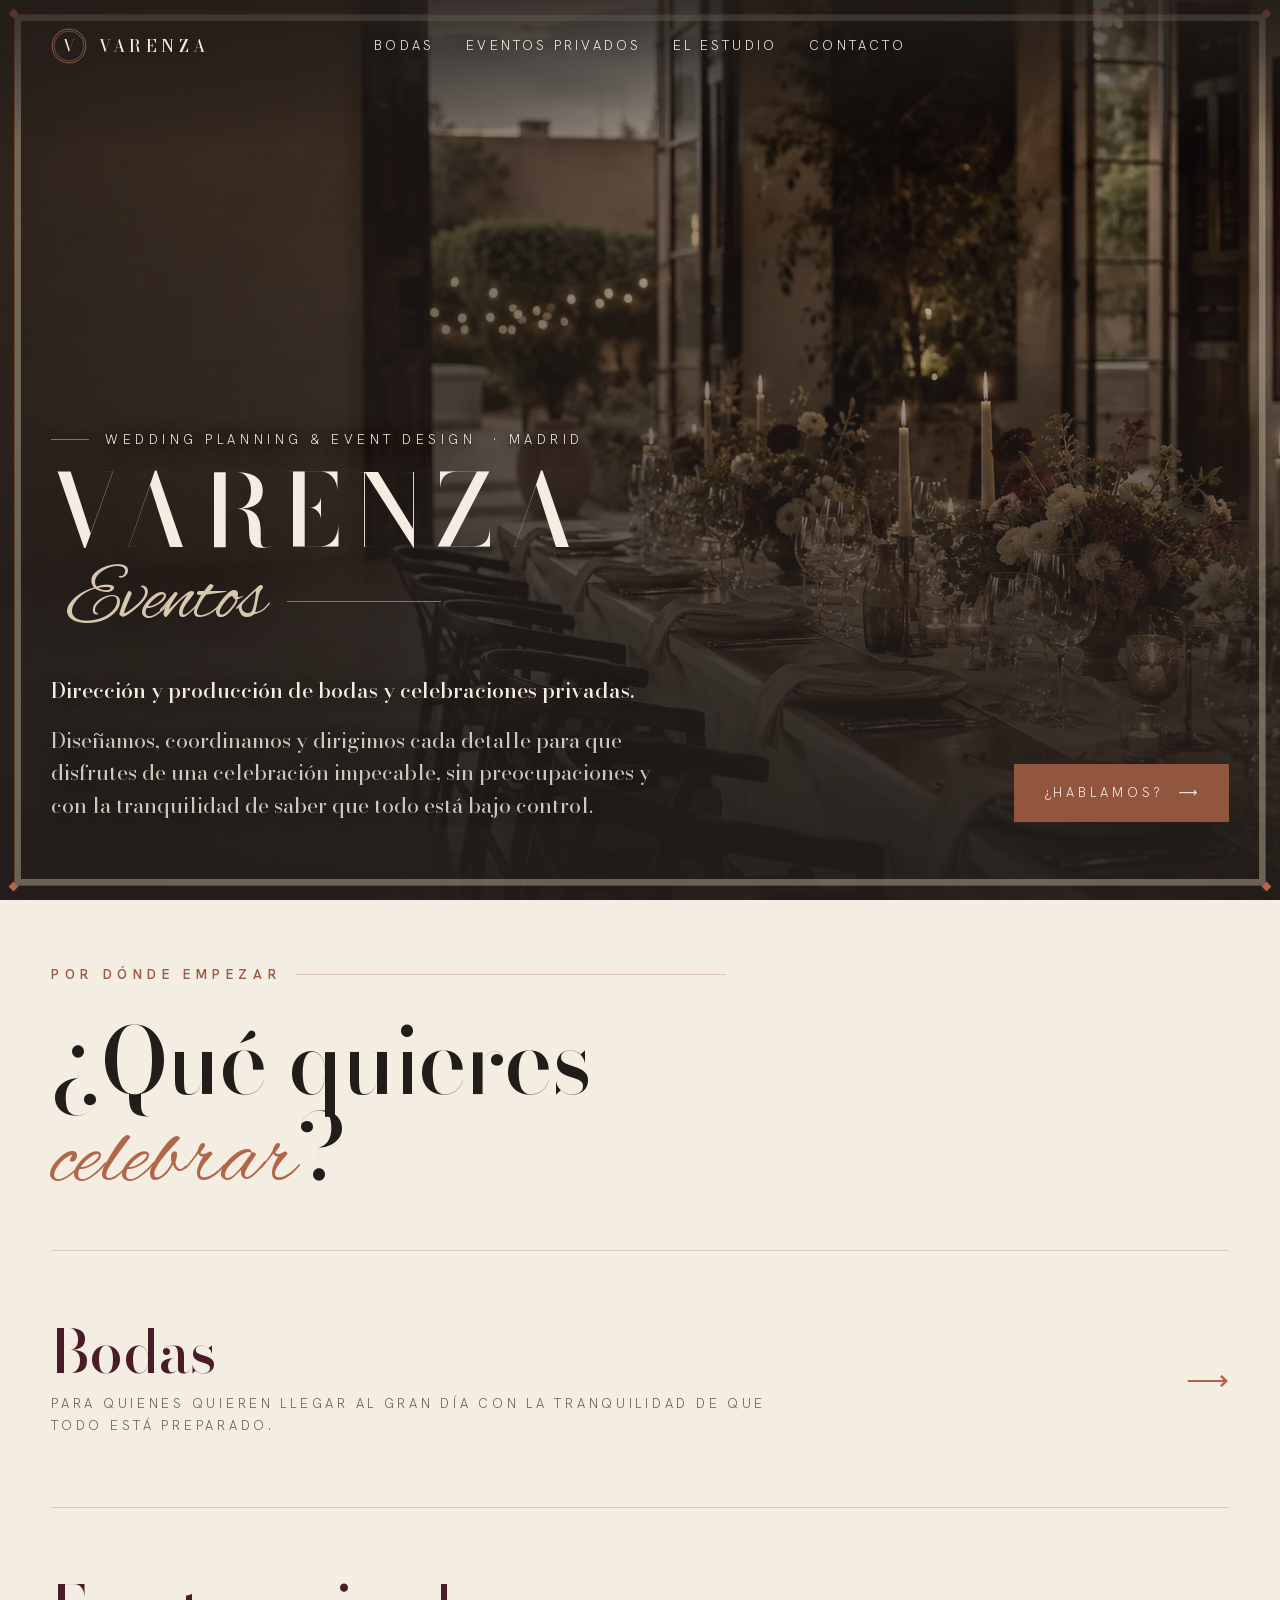
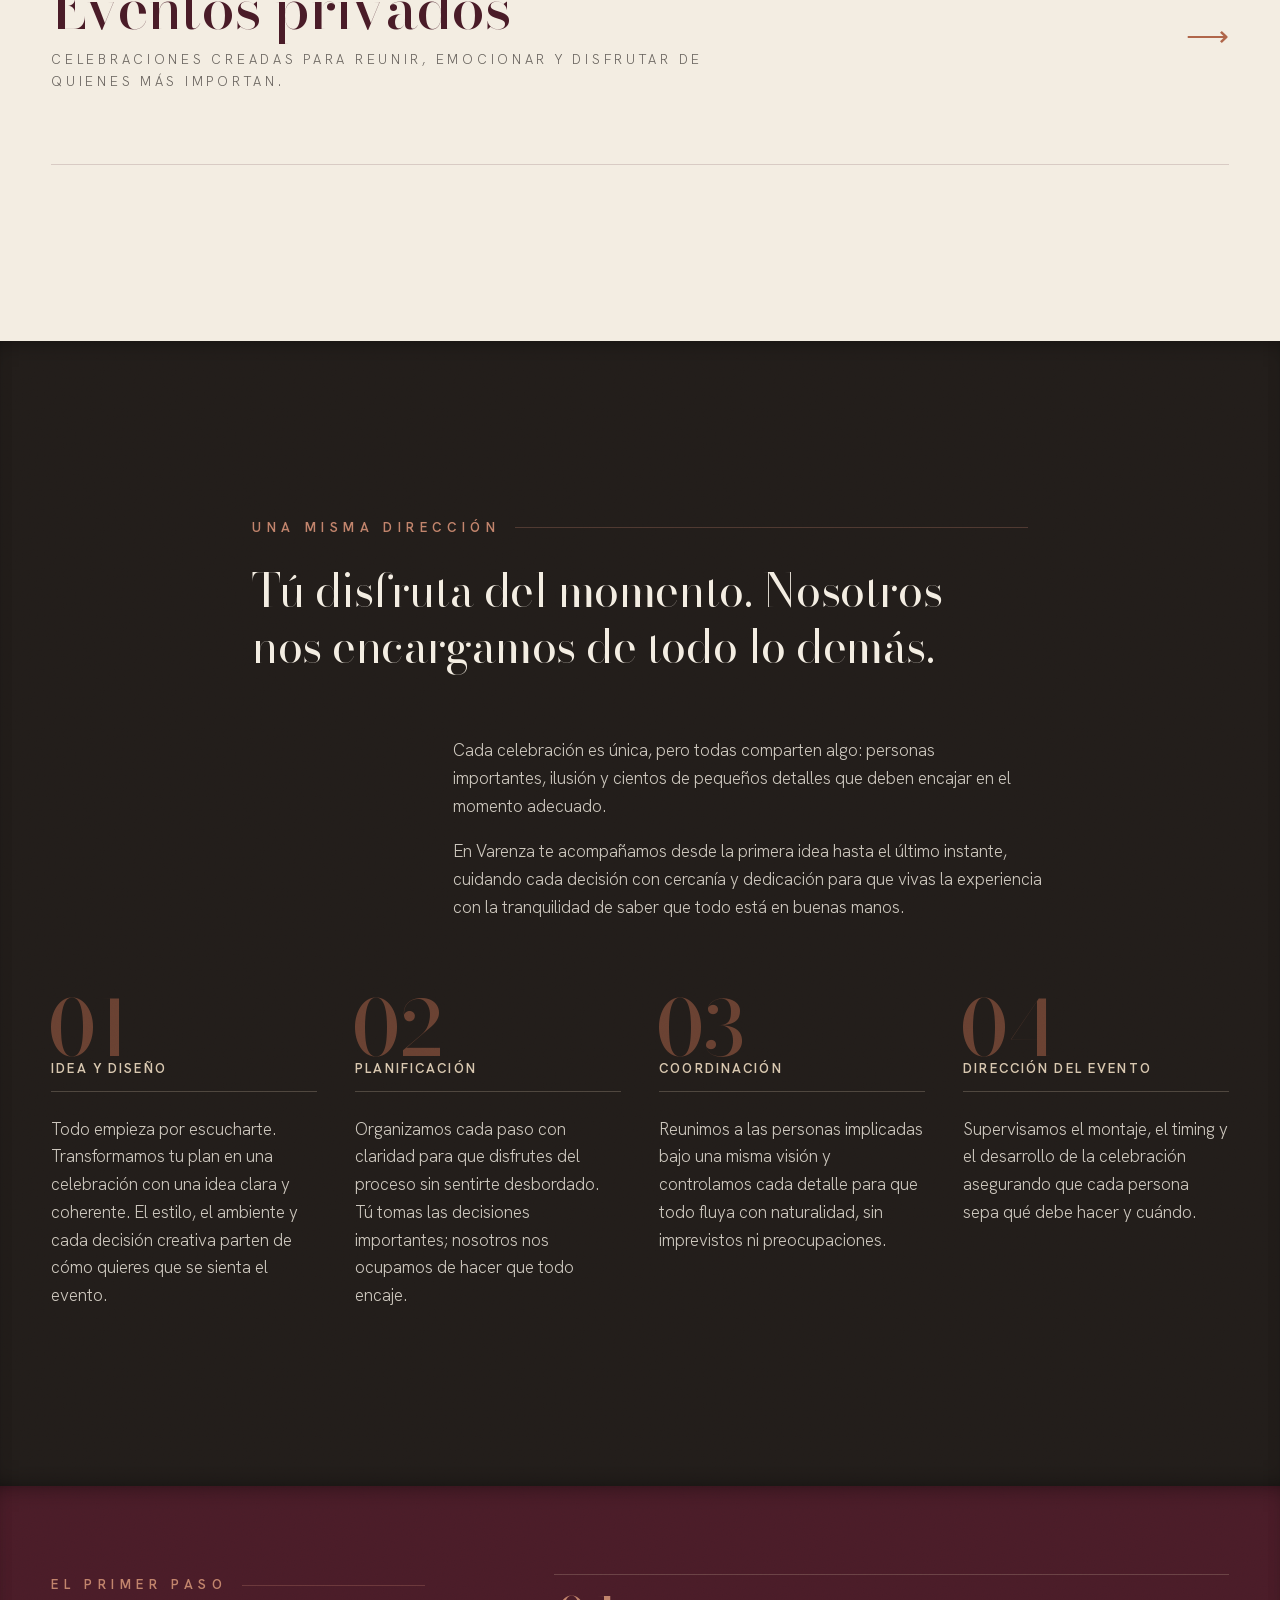
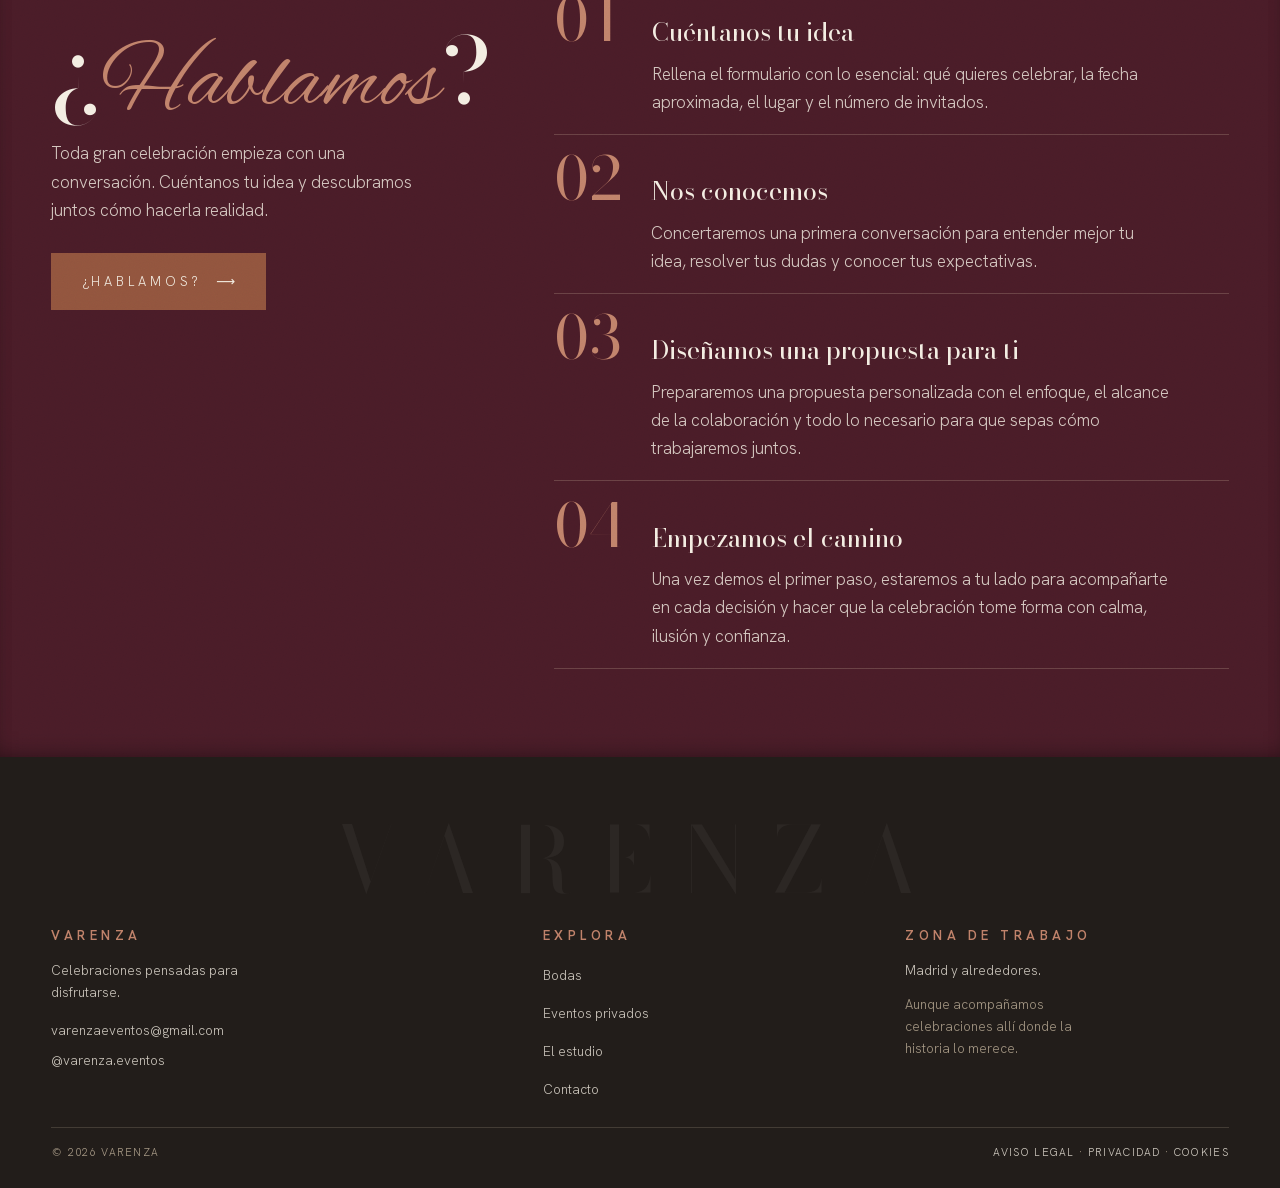
==== index.html @ 54f5b695 "Dominio varenzaeventos.es" ====
<!DOCTYPE html>
<html lang="es" class="no-js">
<head>
<meta charset="UTF-8">
<meta name="viewport" content="width=device-width, initial-scale=1">
<title>Wedding planner en Madrid | Bodas y eventos privados | Varenza</title>
<meta name="description" content="Dirección y producción de bodas y eventos privados en Madrid. Varenza coordina decisiones, proveedores y tiempos para que puedas vivir tu celebración sin estar pendiente de organizarla.">
<link rel="canonical" href="https://varenzaeventos.es/">
<meta name="theme-color" content="#4A1C28">
<meta property="og:type" content="website">
<meta property="og:locale" content="es_ES">
<meta property="og:site_name" content="Varenza">
<meta property="og:url" content="https://varenzaeventos.es/">
<meta property="og:title" content="Wedding planner en Madrid | Bodas y eventos privados | Varenza">
<meta property="og:description" content="Dirección y producción de bodas y eventos privados en Madrid. Varenza coordina decisiones, proveedores y tiempos para que puedas vivir tu celebración sin estar pendiente de organizarla.">
<meta property="og:image" content="https://varenzaeventos.es/og-image.jpg">
<meta property="og:image:width" content="1200">
<meta property="og:image:height" content="630">
<meta property="og:image:alt" content="Varenza — dirección y producción de bodas y eventos privados en Madrid">
<meta name="twitter:card" content="summary_large_image">
<meta name="twitter:title" content="Wedding planner en Madrid | Bodas y eventos privados | Varenza">
<meta name="twitter:description" content="Dirección y producción de bodas y eventos privados en Madrid. Varenza coordina decisiones, proveedores y tiempos para que puedas vivir tu celebración sin estar pendiente de organizarla.">
<meta name="twitter:image" content="https://varenzaeventos.es/og-image.jpg">
<link rel="icon" type="image/svg+xml" href="data:image/svg+xml,%3Csvg xmlns='http://www.w3.org/2000/svg' viewBox='0 0 64 64'%3E%3Ccircle cx='32' cy='32' r='30' fill='%234A1C28'/%3E%3Ctext x='32' y='44' font-family='Bodoni Moda,serif' font-size='34' fill='%23F3EDE2' text-anchor='middle'%3EV%3C/text%3E%3C/svg%3E">
<link rel="apple-touch-icon" href="assets/apple-touch-icon.png">
<!-- Tipografías alojadas aquí mismo: ni preconnect ni peticiones a Google.
     Se precargan las dos que pintan el primer pantallazo; Alex Brush no, que
     solo aparece en palabras sueltas y puede esperar. -->
<link rel="preload" as="font" type="font/woff2" href="assets/fuentes/bodoni-moda.woff2" crossorigin>
<link rel="preload" as="font" type="font/woff2" href="assets/fuentes/hanken-grotesk.woff2" crossorigin>
<link rel="preload" as="image" type="image/webp" imagesrcset="assets/img/hero-home-800.webp 800w, assets/img/hero-home-1200.webp 1200w, assets/img/hero-home-1600.webp 1600w, assets/img/hero-home-1672.webp 1672w" imagesizes="100vw" fetchpriority="high">
<link rel="stylesheet" href="assets/fuentes.css">
<link rel="stylesheet" href="assets/varenza.css">
<script type="application/ld+json">
{"@context":"https://schema.org","@type":"ProfessionalService","@id":"https://varenzaeventos.es/#varenza",
"name":"Varenza","url":"https://varenzaeventos.es/","email":"varenzaeventos@gmail.com","image":"https://varenzaeventos.es/og-image.jpg",
"description":"Estudio independiente de dirección y producción de bodas y eventos privados en Madrid.",
"address":{"@type":"PostalAddress","addressLocality":"Madrid","addressRegion":"Madrid","addressCountry":"ES"},
"areaServed":[{"@type":"City","name":"Madrid"},{"@type":"AdministrativeArea","name":"Comunidad de Madrid"}],
"sameAs":["https://instagram.com/varenza.eventos"],
"hasOfferCatalog":{"@type":"OfferCatalog","name":"Servicios","itemListElement":[
 {"@type":"Offer","itemOffered":{"@type":"Service","name":"Organización y coordinación de bodas","url":"https://varenzaeventos.es/bodas-madrid.html"}},
 {"@type":"Offer","itemOffered":{"@type":"Service","name":"Organización de eventos privados","url":"https://varenzaeventos.es/eventos-privados-madrid.html"}}]}}
</script>
</head>
<body>
<div id="velo" class="grano" aria-hidden="true">
  <div class="caja">
    <svg viewBox="0 0 110 110" aria-hidden="true">
      <circle cx="55" cy="55" r="52"/>
      <circle cx="55" cy="55" r="46" style="animation-delay:.25s"/>
      <text x="55" y="70" text-anchor="middle">V</text>
    </svg>
    <p>Varenza &middot; Eventos &middot; Madrid</p>
  </div>
</div>
<a class="skip" href="#principal">Saltar al contenido</a>

<header class="topbar sin-cta">
  <a class="marca" href="index.html" aria-label="Varenza — inicio">
    <svg viewBox="0 0 64 64" aria-hidden="true"><circle cx="32" cy="32" r="30" fill="none" stroke="#B0664A" stroke-width="1.5"/><circle cx="32" cy="32" r="26.5" fill="none" stroke="#D8C7AF" stroke-width=".6"/><text x="32" y="43" font-family="Bodoni Moda,serif" font-size="29" fill="currentColor" text-anchor="middle">V</text></svg>
    <b>VARENZA</b>
  </a>
  <nav class="nav" id="nav-principal" aria-label="Principal">
    <a href="bodas-madrid.html">Bodas</a>
    <a href="eventos-privados-madrid.html">Eventos privados</a>
    <a href="el-estudio.html">El estudio</a>
    <a href="contacto.html">Contacto</a>
  </nav>
  <button class="menu-btn" type="button" aria-expanded="false" aria-controls="nav-principal">
    <span class="barras" aria-hidden="true"></span><span class="rot">Menú</span>
  </button>
  <span class="relleno" aria-hidden="true"></span>
</header>

<main id="principal">

  <section class="portada" aria-labelledby="t-h1">
    <div class="esquinas" aria-hidden="true"><i></i><i></i><i></i><i></i></div>
    <div class="fondo">
      <picture>
        <source type="image/webp" sizes="100vw" srcset="assets/img/hero-home-800.webp 800w,
                  assets/img/hero-home-1200.webp 1200w,
                  assets/img/hero-home-1600.webp 1600w,
                  assets/img/hero-home-1672.webp 1672w">
        <img src="assets/img/hero-home-1672.jpg" sizes="100vw" srcset="assets/img/hero-home-800.jpg 800w,
                  assets/img/hero-home-1200.jpg 1200w,
                  assets/img/hero-home-1600.jpg 1600w,
                  assets/img/hero-home-1672.jpg 1672w"
             width="1672" height="941"
             alt="Mesa larga de banquete vestida con velas encendidas, flores y cristalería, en una sala abierta a un jardín al atardecer" fetchpriority="high" decoding="async">
      </picture>
    </div>
    <div>
      <p class="kicker"><span lang="en">Wedding Planning &amp; Event Design</span> &middot; Madrid</p>
      <h1 class="hero-marca" id="t-h1">
        <span class="wm" aria-hidden="true">VARENZA</span>
        <span class="ev" aria-hidden="true"><span>Eventos</span></span>
        <span class="sr-only">Varenza — dirección y producción de bodas y eventos privados en Madrid</span>
      </h1>

      <div class="pie">
        <div>
          <p class="lema"><b>Dirección y producción de bodas y celebraciones privadas.</b></p>
          <p class="lema">Diseñamos, coordinamos y dirigimos cada detalle para que disfrutes de una celebración impecable, sin preocupaciones y con la tranquilidad de saber que todo está bajo control.</p>
        </div>
        <div class="acciones">
          <a class="boton solido" href="contacto.html" data-ev="cta-hero">¿Hablamos? <span aria-hidden="true">&#10230;</span></a>
        </div>
      </div>
    </div>
  </section>

  <section class="seccion" aria-labelledby="t-tipos">
    <div class="env"><div class="rej"><div class="c-izq">
      <p class="folio rv">Por dónde empezar</p>
      <h2 class="display-s rv" id="t-tipos">¿Qué quieres <span class="script">celebrar</span>?</h2>
    </div></div></div>
    <div class="env mt-bloque">
      <div class="indice">
        <a class="fila" href="bodas-madrid.html" data-ev="cta-bodas">
          <div class="lamina" aria-hidden="true"><picture>
            <source type="image/webp" sizes="(max-width:900px) 100vw, 42vw" srcset="assets/img/ceremonia-boda-800.webp 800w, assets/img/ceremonia-boda-1200.webp 1200w, assets/img/ceremonia-boda-1536.webp 1536w">
            <img loading="lazy" decoding="async" width="1536" height="1024" alt=""
                 sizes="(max-width:900px) 100vw, 42vw"
                 src="assets/img/ceremonia-boda-1200.jpg"
                 srcset="assets/img/ceremonia-boda-800.jpg 800w, assets/img/ceremonia-boda-1200.jpg 1200w, assets/img/ceremonia-boda-1536.jpg 1536w">
          </picture></div>
          <div class="env" style="padding:0"><div class="interior">
            <div class="txt-fila"><span class="nombre">Bodas</span>
            <span class="sub">Para quienes quieren llegar al gran día con la tranquilidad de que todo está preparado.</span></div>
            <span class="flecha" aria-hidden="true">&#10230;</span>
          </div></div>
        </a>
        <a class="fila" href="eventos-privados-madrid.html" data-ev="cta-eventos">
          <div class="lamina" aria-hidden="true"><picture>
            <source type="image/webp" sizes="(max-width:900px) 100vw, 42vw" srcset="assets/img/barra-eventos-560.webp 560w, assets/img/barra-eventos-800.webp 800w, assets/img/barra-eventos-1200.webp 1200w, assets/img/barra-eventos-1586.webp 1586w">
            <img loading="lazy" decoding="async" width="1586" height="992" alt=""
                 sizes="(max-width:900px) 100vw, 42vw"
                 src="assets/img/barra-eventos-1200.jpg"
                 srcset="assets/img/barra-eventos-560.jpg 560w, assets/img/barra-eventos-800.jpg 800w, assets/img/barra-eventos-1200.jpg 1200w, assets/img/barra-eventos-1586.jpg 1586w">
          </picture></div>
          <div class="env" style="padding:0"><div class="interior">
            <div class="txt-fila"><span class="nombre">Eventos privados</span>
            <span class="sub">Celebraciones creadas para reunir, emocionar y disfrutar de quienes más importan.</span></div>
            <span class="flecha" aria-hidden="true">&#10230;</span>
          </div></div>
        </a>
      </div>
    </div>
  </section>

  <section class="seccion oscuro grano" aria-labelledby="t-valor">
    <div class="env">
      <div class="rej">
        <div class="c-medio">
          <p class="folio rv">Una misma dirección</p>
          <h2 class="declaracion rv mt-4" id="t-valor">Tú disfruta del momento. Nosotros nos encargamos de todo lo demás.</h2>
        </div>
        <div class="c-off rv mt-5">
          <div class="prosa">
            <p>Cada celebración es única, pero todas comparten algo: personas importantes, ilusión y cientos de pequeños detalles que deben encajar en el momento adecuado.</p>
            <p>En Varenza te acompañamos desde la primera idea hasta el último instante, cuidando cada decisión con cercanía y dedicación para que vivas la experiencia con la tranquilidad de saber que todo está en buenas manos.</p>
          </div>
        </div>
      </div>
      <div class="mt-seccion-l"><ul class="areas rv numeradas">
        <li><h3>Idea y diseño</h3><p>Todo empieza por escucharte. Transformamos tu plan en una celebración con una idea clara y coherente. El estilo, el ambiente y cada decisión creativa parten de cómo quieres que se sienta el evento.</p></li>
        <li><h3>Planificación</h3><p>Organizamos cada paso con claridad para que disfrutes del proceso sin sentirte desbordado. Tú tomas las decisiones importantes; nosotros nos ocupamos de hacer que todo encaje.</p></li>
        <li><h3>Coordinación</h3><p>Reunimos a las personas implicadas bajo una misma visión y controlamos cada detalle para que todo fluya con naturalidad, sin imprevistos ni preocupaciones.</p></li>
        <li><h3>Dirección del evento</h3><p>Supervisamos el montaje, el timing y el desarrollo de la celebración asegurando que cada persona sepa qué debe hacer y cuándo.</p></li>
      </ul></div>
    </div>
  </section>

  <!-- Aquí iba «De la idea a la celebración / Así toma forma tu evento», con
       las cuatro fases. Se retiró de la home por decir tres veces lo mismo:
       eran los mismos cuatro pasos que «Una misma dirección» justo encima
       (idea, planificación, coordinación, dirección) solo que con verbos en
       vez de nombres; compartía el título «Cuéntanos tu idea» con «El primer
       paso» de abajo; y era un calco literal de la sección equivalente de
       el-estudio.html, donde sigue íntegra y donde le corresponde estar.
       Ocupaba el 21% del alto de la home. -->

  <section class="seccion compacta burdeos grano" aria-labelledby="t-paso">
    <div class="env">
      <div class="rej" style="align-items:start">
        <div class="c-titulo">
          <p class="folio rv">El primer paso</p>
          <h2 class="display-s rv" id="t-paso">¿<span class="script">Hablamos</span>?</h2>
          <div class="prosa rv mt-3"><p>Toda gran celebración empieza con una conversación. Cuéntanos tu idea y descubramos juntos cómo hacerla realidad.</p></div>
          <div class="acciones"><a class="boton solido" href="contacto.html" data-ev="cta-final">¿Hablamos? <span aria-hidden="true">&#10230;</span></a></div>
        </div>
        <div class="c-cuerpo"><ol class="proceso rv">
        <li><span><span class="t">Cuéntanos tu idea</span><span class="d">Rellena el formulario con lo esencial: qué quieres celebrar, la fecha aproximada, el lugar y el número de invitados.</span></span></li>
        <li><span><span class="t">Nos conocemos</span><span class="d">Concertaremos una primera conversación para entender mejor tu idea, resolver tus dudas y conocer tus expectativas.</span></span></li>
        <li><span><span class="t">Diseñamos una propuesta para ti</span><span class="d">Prepararemos una propuesta personalizada con el enfoque, el alcance de la colaboración y todo lo necesario para que sepas cómo trabajaremos juntos.</span></span></li>
        <li><span><span class="t">Empezamos el camino</span><span class="d">Una vez demos el primer paso, estaremos a tu lado para acompañarte en cada decisión y hacer que la celebración tome forma con calma, ilusión y confianza.</span></span></li>
      </ol></div>
      </div>
    </div>
  </section>

</main>

<footer class="pie-web">
  <p class="filigrana" aria-hidden="true">VARENZA</p>
  <div class="env">
    <div class="cols">
      <div>
        <h2>Varenza</h2>
        <p class="mt-3" style="color:var(--on-dark-2);max-width:32ch">Celebraciones pensadas para disfrutarse.</p>
        <p class="mt-3"><a href="mailto:varenzaeventos@gmail.com" data-ev="email" data-cfg="email">varenzaeventos@gmail.com</a></p>
        <p class="mt-1"><a href="https://instagram.com/varenza.eventos" target="_blank" rel="noopener noreferrer" data-ev="instagram" data-cfg="instagram">@varenza.eventos</a></p>
      </div>
      <div>
        <h2>Explora</h2>
        <ul>
          <li><a href="bodas-madrid.html">Bodas</a></li>
          <li><a href="eventos-privados-madrid.html">Eventos privados</a></li>
          <li><a href="el-estudio.html">El estudio</a></li>
          <li><a href="contacto.html">Contacto</a></li>
        </ul>
      </div>
      <div>
        <h2>Zona de trabajo</h2>
        <p class="mt-3" style="color:var(--on-dark-2);max-width:30ch">Madrid y alrededores.</p>
        <p class="mt-2" style="color:var(--on-dark-3);max-width:30ch">Aunque acompañamos celebraciones allí donde la historia lo merece.</p>
      </div>
    </div>
    <div class="fin">
      <span>© <span id="anio">2026</span> Varenza</span>
      <span><a href="aviso-legal.html">Aviso legal</a> · <a href="privacidad.html">Privacidad</a> · <a href="cookies.html">Cookies</a></span>
    </div>
  </div>
</footer>

<script src="assets/varenza.js" defer></script>
</body>
</html>
---- assets/fuentes.css ----
@font-face{font-family:"Bodoni Moda";font-style:normal;font-weight:400 500;font-display:swap;src:url("fuentes/bodoni-moda.woff2") format("woff2")}@font-face{font-family:"Alex Brush";font-style:normal;font-weight:400;font-display:swap;src:url("fuentes/alex-brush.woff2") format("woff2")}@font-face{font-family:"Hanken Grotesk";font-style:normal;font-weight:300 600;font-display:swap;src:url("fuentes/hanken-grotesk.woff2") format("woff2")}
---- assets/varenza.css ----
:root{--bur:#4A1C28;--ter:#B0664A;--are:#D8C7AF;--cre:#F3EDE2;--neg:#221D1A;--ter-ink:#9B5A41;--ter-boton:#92553E;--ter-lite:#C1836B;--on-dark-1:var(--cre);--on-dark-2:rgba(243,237,226,.82);--on-dark-3:rgba(216,199,175,.72);--on-light-1:var(--neg);--on-light-2:rgba(34,29,26,.78);--on-light-3:rgba(34,29,26,.68);--serif:"Bodoni Moda",Didot,"Times New Roman",serif;--script:"Alex Brush",cursive;--sans:"Hanken Grotesk",system-ui,-apple-system,sans-serif;--t--3:clamp(.62rem,.6rem + .1vw,.68rem);--t--2:clamp(.7rem,.68rem + .1vw,.78rem);--t--1:clamp(.75rem,.72rem + .14vw,.84rem);--t-0:clamp(.95rem,.91rem + .2vw,1.08rem);--t-1:clamp(1.1rem,1rem + .45vw,1.35rem);--t-2:clamp(1.2rem,1.05rem + .68vw,1.65rem);--t-3:clamp(1.35rem,1.15rem + .9vw,2rem);--t-4:clamp(1.7rem,1.3rem + 1.8vw,3rem);--d-1:clamp(1.8rem,3.56vw,3.2rem);--d-2:clamp(1.95rem,4.06vw,3.65rem);--d-3:clamp(2rem,4.67vw,4.2rem);--d-4:clamp(2.2rem,5.39vw,4.85rem);--d-5:clamp(2.2rem,6.17vw,5.55rem);--d-6:clamp(2.4rem,7.11vw,6.4rem);--d-7:clamp(2.4rem,7.78vw,7rem);--display-s:var(--d-6);--e-1:.5rem;--e-2:.75rem;--e-3:1rem;--e-4:1.5rem;--e-5:2rem;--e-6:3rem;--e-bloque:clamp(2rem,4vw,3.4rem);--e-seccion:clamp(2.4rem,5vw,4rem);--e-seccion-l:clamp(3rem,6vw,5rem);--pad:clamp(1.25rem,4vw,4.5rem);--gutter:clamp(1rem,2.2vw,2.4rem);--seccion:clamp(5rem,13vh + 5vw,11rem);--frame:14px;--ease-out:cubic-bezier(.16,1,.3,1);--ease-in:cubic-bezier(.7,0,.84,0);--t-fast:150ms;--t-base:220ms;--t-slow:320ms;--t-enter:460ms;--sh-1:0 1px 2px rgba(74,28,40,.05),0 3px 8px -3px rgba(74,28,40,.08);--sh-2:0 2px 4px rgba(74,28,40,.05),0 10px 20px -8px rgba(74,28,40,.10),0 22px 44px -22px rgba(74,28,40,.16);--sh-dark:0 6px 14px -8px rgba(0,0,0,.55),0 24px 48px -26px rgba(0,0,0,.75)}@view-transition{navigation:auto}::view-transition-old(root){animation:vt-out var(--t-slow) var(--ease-in) both}::view-transition-new(root){animation:vt-in var(--t-enter) var(--ease-out) both}@keyframes vt-out{to{opacity:0;transform:translateY(-8px)}}@keyframes vt-in{from{opacity:0;transform:translateY(12px)}}.marca{view-transition-name:marca}::view-transition-group(*){animation-duration:var(--t-enter)}*,*::before,*::after{margin:0;padding:0;box-sizing:border-box}html{font-optical-sizing:auto;scroll-behavior:smooth;-webkit-text-size-adjust:100%}body{background:var(--cre);color:var(--neg);font-family:var(--sans);font-weight:300;font-size:var(--t-0);line-height:1.65;-webkit-font-smoothing:antialiased;text-rendering:optimizeLegibility;overflow-x:clip}img{display:block;max-width:100%;height:auto}a{color:inherit;text-decoration:none}button{font:inherit;color:inherit;background:none;border:0}::selection{background:var(--ter);color:var(--cre)}:focus-visible{outline:2px solid var(--ter);outline-offset:3px}.sr-only{position:absolute;width:1px;height:1px;padding:0;margin:-1px;overflow:hidden;clip:rect(0,0,0,0);white-space:nowrap;border:0;letter-spacing:normal;line-height:normal;text-transform:none;font-size:1rem}.skip{position:fixed;left:50%;top:0;z-index:200;transform:translate(-50%,-140%);background:var(--cre);color:var(--bur);border:1px solid var(--ter);padding:.8rem 1.4rem;font-size:var(--t--1);letter-spacing:.24em;text-transform:uppercase;transition:transform var(--t-base) var(--ease-out)}.skip:focus-visible{transform:translate(-50%,14px)}.env{width:100%;max-width:1680px;margin-inline:auto;padding-inline:var(--pad)}.rej{display:grid;grid-template-columns:repeat(12,1fr);gap:var(--gutter)}.c-full{grid-column:1/-1}.c-izq{grid-column:1/8}.c-der{grid-column:8/-1}.c-medio{grid-column:3/11}.c-estrecho{grid-column:2/8}.c-off{grid-column:5/-1}.c-titulo{grid-column:1/5}.c-cuerpo{grid-column:6/-1}@media (max-width:900px){.rej{grid-template-columns:1fr}.c-izq,.c-der,.c-medio,.c-estrecho,.c-off,.c-titulo,.c-cuerpo{grid-column:1/-1;min-width:0}}.portada::after{content:"";position:absolute;inset:var(--frame);z-index:4;pointer-events:none;border:1px solid rgba(176,102,74,.5);box-shadow:inset 0 0 0 5px transparent,inset 0 0 0 6px rgba(216,199,175,.4)}.portada .esquinas{position:absolute;inset:var(--frame);z-index:5;pointer-events:none}.portada .esquinas i{position:absolute;width:7px;height:7px;background:var(--ter);transform:rotate(45deg)}.portada .esquinas i:nth-child(1){top:-4px;left:-4px}.portada .esquinas i:nth-child(2){top:-4px;right:-4px}.portada .esquinas i:nth-child(3){bottom:-4px;left:-4px}.portada .esquinas i:nth-child(4){bottom:-4px;right:-4px}@media (max-width:640px){.portada::after,.portada .esquinas{inset:8px}}.display-s{font-family:var(--serif);font-weight:500;font-size:var(--display-s);line-height:.95;letter-spacing:-.012em;text-wrap:balance}.script{font-family:var(--script);font-weight:400;line-height:.8;letter-spacing:.01em}h2,h3{font-family:var(--serif);font-weight:500;letter-spacing:-.006em;text-wrap:balance}h2{font-size:var(--t-4);line-height:1.06}h3{font-size:var(--t-3);line-height:1.15}.folio{display:flex;align-items:center;gap:.9rem;font-size:var(--t--1);letter-spacing:.42em;text-transform:uppercase;font-weight:600;color:var(--ter-ink)}.folio::after{content:"";height:1px;flex:1;background:currentColor;opacity:.28}.folio.solo::after{display:none}.oscuro .folio,.burdeos .folio{color:var(--ter-lite)}.entradilla{font-family:var(--serif);font-size:var(--t-3);line-height:1.4;font-weight:400;text-wrap:pretty}.prosa p{margin-top:1rem;max-width:60ch;text-wrap:pretty}.prosa p:first-child{margin-top:0}.oscuro .prosa p,.burdeos .prosa p{color:var(--on-dark-2)}.pendiente{color:var(--ter-ink);border-bottom:1px dotted var(--ter);font-style:italic}.oscuro .pendiente,.burdeos .pendiente{color:var(--ter-lite);border-bottom-color:var(--ter)}.topbar{position:fixed;top:var(--frame);inset-inline:var(--frame);z-index:55;display:flex;align-items:center;justify-content:space-between;gap:1.5rem;padding:.9rem calc(var(--pad) - var(--frame));color:var(--cre);text-shadow:0 1px 12px rgba(34,29,26,.45);transition:background var(--t-slow) var(--ease-out),box-shadow var(--t-slow) var(--ease-out),color var(--t-slow) var(--ease-out)}.topbar::before{content:"";position:fixed;top:0;left:0;right:0;height:clamp(120px,16vh,200px);z-index:-1;pointer-events:none;background:linear-gradient(180deg,rgba(34,29,26,.72) 0%,rgba(34,29,26,.38) 44%,rgba(34,29,26,0) 100%);transition:opacity var(--t-slow) var(--ease-out)}.topbar.solida::before,.topbar.abierta::before{opacity:0}.topbar.solida,.topbar.abierta{background:rgba(243,237,226,.88);-webkit-backdrop-filter:saturate(1.35) blur(14px);backdrop-filter:saturate(1.35) blur(14px);box-shadow:0 1px 0 rgba(74,28,40,.12),0 14px 34px -20px rgba(34,29,26,.55);color:var(--bur);text-shadow:none}@supports not (backdrop-filter:blur(1px)){.topbar.solida,.topbar.abierta{background:rgba(243,237,226,.97)}}@media (max-width:820px){.topbar{top:0;inset-inline:0;padding-inline:var(--pad)}}.topbar .marca{display:flex;align-items:center;gap:.75rem;flex:none}.topbar .marca svg{width:36px;height:36px}.topbar .marca b{font-family:var(--serif);font-weight:500;letter-spacing:.28em;font-size:1rem}.nav{display:flex;gap:2rem;margin-left:auto;align-items:center}.nav a{position:relative;font-size:var(--t--1);letter-spacing:.24em;text-transform:uppercase;white-space:nowrap}.nav a::after{content:"";position:absolute;left:0;bottom:-6px;width:100%;height:1px;background:var(--ter);transform:scaleX(0);transform-origin:left;transition:transform var(--t-base) var(--ease-out)}.nav a:hover::after,.nav a[aria-current="page"]::after{transform:scaleX(1)}.cta-nav::before{content:"";position:absolute;inset:0;background:var(--ter-boton);z-index:-1;transform:scaleX(0);transform-origin:left;transition:transform var(--t-slow) var(--ease-out)}.cta-nav:hover::before{transform:scaleX(1)}.cta-nav:hover{color:var(--cre);border-color:var(--ter)}@media (max-width:460px){.topbar{padding:.75rem var(--pad);gap:.75rem}.topbar .marca b{font-size:var(--t--1);letter-spacing:.2em}.topbar .marca svg{width:30px;height:30px}}.solo-movil{display:none}@media (max-width:460px){.ancho-completo{display:none}.solo-movil{display:inline}}.portada{position:relative;isolation:isolate;min-height:100svh;height:auto;overflow:hidden;display:grid;align-items:end;color:var(--cre);padding:calc(var(--frame) + 7rem) var(--pad) calc(var(--frame) + 4rem)}.portada>div:not(.fondo):not(.esquinas){position:relative;z-index:6;min-width:0}@media (max-width:640px){.portada{padding:calc(var(--frame) + 6rem) var(--pad) calc(var(--frame) + 3rem)}}.portada .fondo{position:absolute;inset:0;z-index:-2;overflow:hidden}.portada .fondo img{width:100%;height:100%;object-fit:cover;filter:sepia(.2) saturate(.82) contrast(.98);animation:kenburns var(--t-kenburns) var(--ease-out) both}@keyframes kenburns{from{transform:scale(1.1)}to{transform:scale(1)}}@media (max-width:760px){.portada.corta .fondo img{object-position:70% center}}@media (max-width:760px){.portada .fondo::before{content:"";position:absolute;inset:0;z-index:1;pointer-events:none;background:linear-gradient(180deg,rgba(34,29,26,.45) 0%,rgba(34,29,26,.34) 34%,rgba(34,29,26,.12) 58%,transparent 78%)}}.portada .fondo::after{content:"";position:absolute;inset:0;pointer-events:none;background:linear-gradient(90deg,rgba(34,29,26,.62) 0%,rgba(34,29,26,.52) 26%,rgba(34,29,26,.28) 48%,rgba(34,29,26,.06) 68%,transparent 82%),radial-gradient(125% 95% at 50% 30%,transparent 38%,rgba(34,29,26,.5) 100%),linear-gradient(180deg,rgba(34,29,26,.42) 0%,rgba(34,29,26,.18) 18%,rgba(34,29,26,.46) 44%,rgba(34,29,26,.72) 72%,rgba(34,29,26,.9) 100%)}.portada .kicker{display:flex;align-items:center;gap:1rem;flex-wrap:wrap;min-width:0;max-width:100%;font-size:var(--t--1);letter-spacing:.34em;text-transform:uppercase;color:var(--cre);margin-bottom:1.2rem;text-wrap:balance;text-shadow:0 1px 3px rgba(34,29,26,.95),0 2px 10px rgba(34,29,26,.9),0 4px 24px rgba(34,29,26,.75)}.portada .kicker::before{content:"";width:38px;height:1px;flex:none;background:var(--ter);box-shadow:0 0 8px rgba(34,29,26,.8)}@media (max-width:560px){.portada .kicker{letter-spacing:.2em;gap:.7rem}.portada .kicker::before{width:22px}}.portada h1,.portada .lema,.portada .promesa{text-shadow:0 1px 12px rgba(34,29,26,.7)}.portada h1{font-family:var(--serif);font-weight:500;font-size:var(--display-s);line-height:1.02;letter-spacing:-.012em;text-wrap:balance;max-width:20ch;min-width:0}.portada.corta h1{font-size:var(--d-5);line-height:.98;max-width:15ch}.portada.corta.media h1{font-size:var(--d-5)}.portada.corta{padding-bottom:calc(var(--frame) + 3.4rem)}.portada .prosa p{max-width:min(560px,58ch)}.portada .rubrica::after{content:"";height:1px;width:clamp(60px,10vw,150px);background:var(--ter)}.portada .pie{margin-top:2.6rem;display:grid;grid-template-columns:1fr auto;gap:2.4rem;align-items:end}@media (max-width:900px){.portada .pie{grid-template-columns:1fr}}.portada .lema{font-family:var(--serif);font-size:var(--t-1);line-height:1.5;max-width:40rem;color:var(--on-dark-2)}.portada .lema + .lema{margin-top:1.1rem}.portada .lema b{font-weight:500;color:var(--cre)}.portada .promesa{margin-top:1.4rem;display:flex;align-items:center;gap:.75rem;font-family:var(--serif);font-style:italic;font-size:var(--t-0);color:var(--are)}.portada .promesa::before{content:"";width:5px;height:5px;background:var(--ter);transform:rotate(45deg);flex:none}@media (max-width:560px){}.hero-marca{display:block;min-width:0}.hero-marca .wm{display:block;font-family:var(--serif);font-weight:500;font-size:var(--d-7);line-height:.84;letter-spacing:.1em;color:var(--cre);text-shadow:0 2px 44px rgba(34,29,26,.55);margin-left:-.02em}.hero-marca .ev{display:flex;align-items:center;gap:1.4rem;margin-top:.18em;margin-left:.16em}.hero-marca .ev span{font-family:var(--script);font-weight:400;font-size:var(--d-5);line-height:.8;color:var(--are);text-shadow:0 2px 30px rgba(34,29,26,.6)}.hero-marca .ev::after{content:"";height:1px;flex:1;max-width:clamp(60px,12vw,190px);background:var(--ter)}@media (max-width:560px){.hero-marca .wm{letter-spacing:.06em}.hero-marca .ev{gap:.9rem}}.portada.corta{min-height:100svh}.portada.corta h1{letter-spacing:-.01em}.acciones{display:flex;align-items:center;gap:1.8rem;flex-wrap:wrap;margin-top:1.8rem}.boton{position:relative;overflow:hidden;z-index:1;display:inline-flex;align-items:center;gap:.9rem;padding:1.05rem 1.9rem;border:1px solid var(--are);font-size:var(--t--1);letter-spacing:.3em;text-transform:uppercase;transition:border-color var(--t-base) var(--ease-out),color var(--t-base) var(--ease-out)}.boton::before{content:"";position:absolute;inset:0;background:var(--ter);z-index:-1;transform:scaleX(0);transform-origin:left;transition:transform var(--t-slow) var(--ease-out)}.boton:hover::before{transform:scaleX(1)}.boton:hover{border-color:var(--ter-boton);color:var(--cre)}.boton.tinta{border-color:var(--bur);color:var(--bur)}.boton:active{transform:translateY(1px)}.boton>[aria-hidden]:last-child{margin-inline-end:-.3em}.boton.solido{background:var(--ter-boton);border-color:var(--ter-boton);color:var(--cre);min-height:44px}.boton.solido::before{background:var(--bur)}.boton.solido:hover{border-color:var(--bur);color:var(--cre)}.enlace-fino{font-size:var(--t--1);letter-spacing:.3em;text-transform:uppercase;border-bottom:1px solid var(--ter);padding-bottom:4px;transition:color var(--t-fast) var(--ease-out)}.enlace-fino:hover{color:var(--ter-ink)}.oscuro .enlace-fino:hover,.portada .enlace-fino:hover{color:var(--cre)}.indice{border-top:1px solid rgba(74,28,40,.16)}.indice .fila{position:relative;isolation:isolate;display:block;border-bottom:1px solid rgba(74,28,40,.16)}.indice .fila .interior{display:grid;grid-template-columns:1fr auto;align-items:center;gap:2rem;padding:clamp(2.4rem,5.5vw,4.6rem) 0;transition:transform var(--t-base) var(--ease-out)}.indice .fila:hover .interior{transform:translateX(clamp(8px,1.4vw,22px))}.indice .fila .nombre{font-family:var(--serif);font-weight:500;font-size:var(--d-3);line-height:1;letter-spacing:-.012em;color:var(--bur);transition:color var(--t-base) var(--ease-out)}.indice .fila .sub{display:block;margin-top:.7rem;font-family:var(--sans);font-size:var(--t--1);letter-spacing:.28em;text-transform:uppercase;color:var(--on-light-3);transition:color var(--t-base) var(--ease-out)}.indice .fila .txt-fila{max-width:calc(100% - min(38vw,420px) + 3rem)}@media (max-width:760px){.indice .fila .txt-fila{max-width:none}}.indice .fila .flecha{font-family:var(--serif);font-size:var(--t-3);color:var(--ter);transition:transform var(--t-base) var(--ease-out)}.indice .fila:hover .flecha{transform:translateX(10px)}.indice .fila .lamina{position:absolute;right:0;top:50%;translate:0 -50%;width:min(38vw,420px);aspect-ratio:16/10;z-index:-1;opacity:0;clip-path:inset(0 0 0 100%);transition:opacity var(--t-slow) var(--ease-out),clip-path var(--t-enter) var(--ease-out)}.indice .fila .lamina img{width:100%;height:100%;object-fit:cover;filter:sepia(.2) saturate(.85)}.indice .fila .lamina::after{content:"";position:absolute;inset:0;background:linear-gradient(90deg,var(--cre) 0%,rgba(243,237,226,.35) 45%,transparent 100%)}@media (hover:hover){.indice .fila:hover .lamina{opacity:1;clip-path:inset(0 0 0 0%)}.indice .fila:hover .nombre,.indice .fila:hover .sub{color:var(--ter-ink)}}.seccion{padding-block:var(--seccion)}.portada + .seccion{padding-top:clamp(2.6rem,5vw,4.4rem)}.oscuro,.burdeos{position:relative;isolation:isolate;color:var(--cre);box-shadow:inset 0 14px 30px -24px rgba(0,0,0,.9),inset 0 -14px 30px -24px rgba(0,0,0,.9)}.oscuro{background:var(--neg)}.burdeos{background:var(--bur)}.oscuro h2,.oscuro h3,.oscuro .display,.oscuro .display-s,.burdeos h2,.burdeos h3,.burdeos .display,.burdeos .display-s{color:var(--cre)}.grano::after{content:"";position:absolute;inset:0;pointer-events:none;z-index:1;opacity:.055;mix-blend-mode:overlay;background-image:url("data:image/svg+xml,%3Csvg xmlns='http://www.w3.org/2000/svg' width='160' height='160'%3E%3Cfilter id='g'%3E%3CfeTurbulence type='fractalNoise' baseFrequency='0.85' numOctaves='3' stitchTiles='stitch'/%3E%3C/filter%3E%3Crect width='160' height='160' filter='url(%23g)'/%3E%3C/svg%3E")}.declaracion{font-family:var(--serif);font-weight:400;font-size:var(--d-1);line-height:1.24;letter-spacing:-.01em;text-wrap:balance}.declaracion em{font-family:var(--script);font-style:normal;font-size:1.35em;color:var(--ter-lite);line-height:.7}.compromisos{display:grid;grid-template-columns:repeat(4,1fr);gap:var(--gutter);list-style:none}.compromisos li{padding-top:1.3rem;border-top:1px solid rgba(216,199,175,.28)}.compromisos .t{font-family:var(--serif);font-size:var(--t-1);color:var(--cre);display:block}.compromisos .d{margin-top:.6rem;font-size:var(--t--1);line-height:1.6;color:var(--on-dark-2);display:block}@media (max-width:820px){.compromisos{grid-template-columns:repeat(2,1fr);gap:1.6rem}}@media (max-width:460px){.compromisos{grid-template-columns:1fr}}.proceso{list-style:none;counter-reset:paso;display:grid;gap:0}.proceso li{counter-increment:paso;display:grid;grid-template-columns:auto 1fr;gap:1.8rem;padding:1.6rem 0;border-top:1px solid rgba(74,28,40,.16);align-items:baseline}.proceso li:last-child{border-bottom:1px solid rgba(74,28,40,.16)}.proceso li::before{content:counter(paso,decimal-leading-zero);font-family:var(--serif);font-size:var(--d-3);line-height:.9;color:var(--ter-ink);font-variant-numeric:lining-nums tabular-nums}.oscuro .proceso li,.burdeos .proceso li{border-color:rgba(216,199,175,.22)}.oscuro .proceso li::before,.burdeos .proceso li::before{color:var(--ter-lite)}.proceso .t{font-family:var(--serif);font-size:var(--t-2);display:block}.proceso .d{margin-top:.4rem;font-size:var(--t-0);color:var(--on-light-2);display:block;max-width:52ch}.oscuro .proceso .d,.burdeos .proceso .d{color:var(--on-dark-2)}@media (max-width:560px){.proceso li{grid-template-columns:1fr;gap:.4rem}}.alcance{display:grid;grid-template-columns:repeat(4,1fr);gap:clamp(1.6rem,3vw,2.6rem);list-style:none}.alcance>li h3{font-size:var(--t-1);padding-bottom:.9rem;border-bottom:1px solid rgba(74,28,40,.18)}.oscuro .alcance>li h3{border-color:rgba(216,199,175,.24)}.alcance ul{list-style:none;margin-top:1rem;display:grid;gap:.6rem}.alcance ul li{font-size:var(--t-0);line-height:1.5;padding-left:1rem;position:relative;color:var(--on-light-2)}.oscuro .alcance ul li{color:var(--on-dark-2)}.alcance ul li::before{content:"";position:absolute;left:0;top:.62em;width:5px;height:5px;background:var(--ter);transform:rotate(45deg)}@media (max-width:900px){.alcance{grid-template-columns:repeat(2,1fr)}}@media (max-width:560px){.alcance{grid-template-columns:1fr}}.areas{display:grid;grid-template-columns:repeat(4,1fr);gap:clamp(1.6rem,3vw,2.6rem);list-style:none}.areas>li h3{font-family:var(--sans);font-size:var(--t--1);font-weight:600;letter-spacing:.16em;text-transform:uppercase;padding-bottom:.9rem;border-bottom:1px solid rgba(74,28,40,.18)}.oscuro .areas>li h3,.burdeos .areas>li h3{color:var(--are);border-color:rgba(216,199,175,.24)}.areas>li p{margin-top:1.5rem;font-size:var(--t-0);line-height:1.62;color:var(--on-light-2)}.oscuro .areas>li p,.burdeos .areas>li p{color:var(--on-dark-2)}@media (max-width:900px){.areas{grid-template-columns:repeat(2,1fr)}}@media (max-width:560px){.areas{grid-template-columns:1fr}}.portada .kicker .frase{font-family:var(--serif);font-style:italic;font-weight:400;font-size:var(--t-2);letter-spacing:.01em;text-transform:none;line-height:1.3;color:var(--cre);text-shadow:0 1px 3px rgba(34,29,26,.98),0 2px 12px rgba(34,29,26,.96),0 4px 30px rgba(34,29,26,.92),0 0 64px rgba(34,29,26,.8)}.folio + .display-s{margin-top:2rem}@media (max-width:760px){.folio + .display-s{margin-top:1.4rem}}.display-s .frase{display:inline-block}.display-s.largo{font-size:var(--d-3);line-height:1.04;max-width:22ch}.faq{list-style:none;max-width:78ch;margin-top:clamp(2rem,4vw,3rem)}.faq>li{border-top:1px solid rgba(216,199,175,.2)}.faq>li:last-child{border-bottom:1px solid rgba(216,199,175,.2)}.faq summary{display:flex;align-items:center;justify-content:space-between;gap:1.6rem;cursor:pointer;list-style:none;padding:clamp(1.1rem,2vw,1.45rem) 0;font-family:var(--serif);font-weight:500;line-height:1.25;font-size:var(--t-1);color:var(--cre);transition:color var(--t-base) var(--ease-out)}.faq summary::-webkit-details-marker{display:none}.faq summary h3{font:inherit;color:inherit;letter-spacing:normal;text-transform:none;margin:0;padding:0;border:0}.faq summary:hover{color:var(--ter-lite)}.faq summary:focus-visible{outline:2px solid var(--ter);outline-offset:4px}.faq .signo{position:relative;flex:none;width:15px;height:15px}.faq .signo::before,.faq .signo::after{content:"";position:absolute;background:var(--ter-lite)}.faq .signo::before{top:50%;left:0;right:0;height:1px;transform:translateY(-50%)}.faq .signo::after{left:50%;top:0;bottom:0;width:1px;transform:translateX(-50%);transition:transform var(--t-slow) var(--ease-out),opacity var(--t-slow) var(--ease-out)}.faq details[open] .signo::after{transform:translateX(-50%) scaleY(0);opacity:0}.faq details p{margin:0;padding:0 0 clamp(1.2rem,2.4vw,1.7rem);max-width:64ch;color:var(--on-dark-2)}@supports selector(::details-content){.faq{interpolate-size:allow-keywords}.faq details::details-content{block-size:0;overflow:clip;transition:block-size var(--t-enter) var(--ease-out),content-visibility var(--t-enter) allow-discrete}.faq details[open]::details-content{block-size:auto}}@media (prefers-reduced-motion:reduce){.faq summary,.faq .signo::after{transition:none}@supports selector(::details-content){.faq details::details-content{transition:none}}}.faq.indice{counter-reset:cel;max-width:none}.faq.indice>li{counter-increment:cel}.faq.indice summary{gap:1.4rem;padding-block:clamp(1.3rem,2.4vw,1.9rem);font-size:var(--t-2)}.faq.indice summary h3{display:flex;align-items:baseline}.faq.indice summary h3::before{content:counter(cel,decimal-leading-zero);font-size:.6em;color:var(--ter-lite);margin-right:1.3em;font-variant-numeric:lining-nums tabular-nums;letter-spacing:.05em;transition:color var(--t-base) var(--ease-out)}.faq.indice details[open] summary{color:var(--ter-lite)}.faq.indice .signo{width:38px;height:38px;border:1px solid rgba(216,199,175,.28);border-radius:50%;transition:border-color var(--t-base) var(--ease-out),background-color var(--t-base) var(--ease-out)}.faq.indice .signo::before{left:50%;top:50%;right:auto;width:12px;height:1px;transform:translate(-50%,-50%)}.faq.indice .signo::after{left:50%;top:50%;bottom:auto;width:1px;height:12px;transform:translate(-50%,-50%)}.faq.indice details[open] .signo::after{transform:translate(-50%,-50%) scaleY(0);opacity:0}.faq.indice summary:hover .signo,.faq.indice details[open] .signo{border-color:var(--ter-lite);background:rgba(193,131,107,.08)}.faq.indice details p{border-left:1px solid var(--ter);padding-left:1.5rem;margin-left:.15rem;font-size:var(--t-0);line-height:1.6;max-width:60ch}.script{color:var(--ter)}.oscuro .script,.burdeos .script,.portada .script{color:var(--ter-lite)}.tarjeta .script{color:var(--ter)}.mt-1{margin-top:var(--e-1)}.mt-2{margin-top:var(--e-2)}.mt-3{margin-top:var(--e-3)}.mt-4{margin-top:var(--e-4)}.mt-5{margin-top:var(--e-5)}.mt-bloque{margin-top:var(--e-bloque)}.mt-seccion{margin-top:var(--e-seccion)}.mt-seccion-l{margin-top:var(--e-seccion-l)}.portada h1.largo{font-size:var(--d-3);line-height:1.08;max-width:17ch}@media (max-width:760px){}.portada h1 b{font-weight:500;display:block}.areas.cifra-linea{counter-reset:area}.areas.cifra-linea>li{counter-increment:area}.areas.cifra-linea>li h3{text-indent:0}.areas.cifra-linea>li h3::before{content:counter(area,decimal-leading-zero);font-family:var(--serif);font-weight:400;font-size:1.5em;letter-spacing:0;color:var(--ter-lite);margin-right:.62em;vertical-align:-.06em}.areas.tres{grid-template-columns:repeat(3,1fr)}@media (max-width:900px){.areas.tres{grid-template-columns:repeat(2,1fr)}}@media (max-width:560px){.areas.tres{grid-template-columns:1fr}}.areas.numeradas{counter-reset:area;--cifra:clamp(3.6rem,6vw,6.4rem)}.areas.numeradas>li{counter-increment:area;position:relative;padding-top:calc(var(--cifra) * .82)}.areas.numeradas>li::before{content:counter(area,decimal-leading-zero);position:absolute;top:0;left:-.04em;z-index:0;font-family:var(--serif);font-weight:500;font-size:var(--cifra);line-height:.82;color:var(--ter);opacity:.5;pointer-events:none;user-select:none}.areas.numeradas>li h3,.areas.numeradas>li p{position:relative;z-index:1}@media (max-width:560px){.areas.numeradas{--cifra:3.4rem}}.areas-flip{list-style:none;display:grid;grid-template-columns:repeat(3,1fr);gap:clamp(1rem,2vw,1.6rem);counter-reset:carta}@media (max-width:900px){.areas-flip{grid-template-columns:repeat(2,1fr)}}@media (max-width:560px){.areas-flip{grid-template-columns:1fr}}.areas-flip .carta{counter-increment:carta;perspective:1400px;min-height:15.5rem;border-radius:3px}@media (max-width:560px){.areas-flip .carta{min-height:11rem}}.areas-flip .carta:focus-visible{outline:2px solid var(--ter-lite);outline-offset:4px}.areas-flip .carta:focus:not(:focus-visible){outline:none}.carta-giro{position:relative;width:100%;height:100%;min-height:inherit;transform-style:preserve-3d;transition:transform var(--t-enter) var(--ease-out)}.areas-flip .carta:hover .carta-giro,.areas-flip .carta:focus-within .carta-giro,.areas-flip .carta.volteada .carta-giro{transform:rotateY(180deg)}.cara{position:absolute;inset:0;min-height:inherit;backface-visibility:hidden;-webkit-backface-visibility:hidden;display:flex;flex-direction:column;padding:clamp(1.3rem,2.2vw,1.7rem);border:1px solid rgba(216,199,175,.16);border-radius:3px;box-shadow:var(--sh-dark)}.cara-frente{background:rgba(216,199,175,.045);justify-content:space-between}.cara-frente::before{content:counter(carta,decimal-leading-zero);font-family:var(--serif);font-weight:500;font-size:var(--d-2);line-height:.9;color:var(--ter-lite);font-variant-numeric:lining-nums tabular-nums}.cara-frente h3{font-family:var(--sans);font-size:var(--t-0);font-weight:600;letter-spacing:.14em;text-transform:uppercase;color:var(--cre);line-height:1.35}.cara-frente::after{content:"";position:absolute;right:1.1rem;bottom:1.1rem;width:22px;height:22px;border:1px solid var(--ter-lite);border-radius:50%;opacity:.5;background:linear-gradient(var(--ter-lite),var(--ter-lite)) center/9px 1px no-repeat,linear-gradient(var(--ter-lite),var(--ter-lite)) center/1px 9px no-repeat;transition:opacity var(--t-base) var(--ease-out),transform var(--t-slow) var(--ease-out)}.areas-flip .carta:hover .cara-frente::after{opacity:.9;transform:rotate(90deg)}.cara-dorso{transform:rotateY(180deg);background:var(--bur);border-color:rgba(216,199,175,.24);justify-content:center}.cara-dorso p{font-size:var(--t-0);color:var(--on-dark-2);line-height:1.5}@media (prefers-reduced-motion:reduce){.carta-giro{transform:none !important;transition:none}.cara{backface-visibility:visible;-webkit-backface-visibility:visible;transition:opacity var(--t-base) linear}.cara-dorso{transform:none;opacity:0}.areas-flip .carta:hover .cara-dorso,.areas-flip .carta:focus-within .cara-dorso,.areas-flip .carta.volteada .cara-dorso{opacity:1}.areas-flip .carta:hover .cara-frente,.areas-flip .carta:focus-within .cara-frente,.areas-flip .carta.volteada .cara-frente{opacity:0}}.caso-diapo{min-width:0}.caso-diapo + .caso-diapo{margin-top:clamp(3rem,6vw,5rem)}.casos-nav{display:flex;align-items:center;justify-content:space-between;gap:1.5rem;margin-top:clamp(1.6rem,3vw,2.4rem);border-top:1px solid rgba(74,28,40,.16);padding-top:1.4rem}.casos-cuenta{font-family:var(--serif);font-size:var(--t-1);color:var(--on-light-3);letter-spacing:.08em;font-variant-numeric:lining-nums tabular-nums}.casos-cuenta b{font-weight:500;color:var(--ter-ink)}.casos-botones{display:flex;gap:1rem;align-items:center}.casos-nav button{border-radius:50%;cursor:pointer;color:var(--ter-ink);display:grid;place-content:center;overflow:hidden;border:1px solid rgba(74,28,40,.22);background:none;transition:border-color var(--t-base) var(--ease-out),background-color var(--t-base) var(--ease-out),color var(--t-base) var(--ease-out),transform var(--t-base) var(--ease-out)}.casos-nav .fl{width:30px;height:13px;display:block;overflow:visible}.casos-nav .fl path{transition:transform var(--t-slow) var(--ease-out)}.c-prev .fl{transform:scaleX(-1)}.casos-nav .c-prev,.casos-nav .c-next{width:54px;height:54px}.casos-nav button:hover:not(:disabled){border-color:var(--ter-ink);background:var(--ter-ink);color:var(--cre)}.casos-nav .c-next:hover:not(:disabled) .fl path{transform:translateX(3px)}.casos-nav .c-prev:hover:not(:disabled) .fl path{transform:translateX(3px)}.casos-nav button:focus-visible{outline:2px solid var(--ter);outline-offset:3px}.casos-nav button:disabled{opacity:.28;cursor:default}@media (max-width:560px){.casos-nav .c-prev,.casos-nav .c-next{width:47px;height:47px}.casos-nav .fl{width:26px}}.caso-titulo{font-family:var(--serif);font-weight:500;font-size:var(--d-1);line-height:1.1;letter-spacing:-.01em;margin-bottom:.5rem}.caso-meta{font-size:var(--t--1);letter-spacing:.3em;text-transform:uppercase;color:var(--ter-ink);margin-bottom:1.8rem}.galeria-caso{display:flex;align-items:flex-start;gap:clamp(1rem,2vw,1.6rem);overflow-x:auto;overscroll-behavior-x:contain;scroll-snap-type:x mandatory;scroll-behavior:smooth;scrollbar-width:none;padding-bottom:.3rem}.galeria-caso::-webkit-scrollbar{display:none}.galeria-caso:focus-visible{outline:2px solid var(--ter);outline-offset:6px}.lamina-caso{margin:0;flex:0 0 auto;scroll-snap-align:start}.fila-salto{display:none}@media (prefers-reduced-motion:reduce){.galeria-caso{scroll-behavior:auto}}.lamina-caso .ampliar{display:block;padding:0;border:0;background:none;cursor:zoom-in;height:clamp(300px,44vh,460px)}.lamina-caso img{height:100%;width:auto;max-width:none;display:block;box-shadow:var(--sh-dark);filter:sepia(.12) saturate(.9);border-radius:2px;transition:transform var(--t-slow) var(--ease-out),box-shadow var(--t-slow) var(--ease-out)}@media (hover:hover){.lamina-caso .ampliar:hover img{transform:translateY(-5px)}}.lamina-caso .ampliar:focus-visible{outline:2px solid var(--ter);outline-offset:5px}@media (max-width:700px){.lamina-caso .ampliar{height:min(56vh,420px)}}.visor{border:0;padding:0;background:transparent;max-width:100vw;max-height:100vh}.visor::backdrop{background:rgba(34,29,26,.55);-webkit-backdrop-filter:blur(16px) saturate(1.15);backdrop-filter:blur(16px) saturate(1.15)}.visor .caja-visor{position:fixed;inset:0;display:grid;place-items:center;padding:clamp(1rem,4vw,3rem)}.visor img{max-width:min(92vw,1400px);max-height:88vh;width:auto;height:auto;display:block;box-shadow:var(--sh-dark);border-radius:2px}@media (prefers-reduced-motion:no-preference){.visor[open] img{animation:visor-crece var(--t-enter) var(--ease-out) both}.visor[open]::backdrop{animation:visor-vela var(--t-enter) var(--ease-out) both}}@keyframes visor-crece{from{opacity:0;transform:scale(.86)}to{opacity:1;transform:none}}@keyframes visor-vela{from{opacity:0}to{opacity:1}}.visor .v-cerrar,.visor .v-prev,.visor .v-next{position:fixed;z-index:2;border:1px solid rgba(216,199,175,.35);background:rgba(34,29,26,.55);color:var(--cre);cursor:pointer;width:48px;height:48px;border-radius:50%;font-size:1.2rem;line-height:1;display:grid;place-content:center;display:grid;place-content:center;transition:border-color var(--t-base) var(--ease-out),background-color var(--t-base) var(--ease-out)}.visor .v-cerrar:hover,.visor .v-prev:hover,.visor .v-next:hover{border-color:var(--ter-lite);background:rgba(74,28,40,.75)}.visor .v-cerrar{top:max(16px,env(safe-area-inset-top));right:max(16px,env(safe-area-inset-right))}.visor .v-prev{left:max(14px,env(safe-area-inset-left));top:50%;transform:translateY(-50%)}.visor .v-next{right:max(14px,env(safe-area-inset-right));top:50%;transform:translateY(-50%)}.visor .v-prev .fl{transform:scaleX(-1)}.visor .fl{width:26px;height:12px;display:block}.visor .v-cerrar:focus-visible,.visor .v-prev:focus-visible,.visor .v-next:focus-visible{outline:2px solid var(--ter-lite);outline-offset:3px}@media (max-width:700px){.visor .v-prev,.visor .v-next{top:auto;bottom:max(18px,env(safe-area-inset-bottom));transform:none}.visor .v-prev{left:18px}.visor .v-next{right:18px}}.casos{display:grid;grid-template-columns:repeat(2,1fr);gap:clamp(1.6rem,3vw,2.6rem)}.caso{padding-top:1.4rem;border-top:1px solid rgba(74,28,40,.18)}.caso-meta{font-family:var(--sans);font-size:var(--t--1);letter-spacing:.14em;text-transform:uppercase;color:var(--ter-ink)}.caso h3{font-family:var(--serif);font-size:var(--t-3);line-height:1.18;margin-top:.7rem}.caso-txt{margin-top:.9rem;font-size:var(--t-0);line-height:1.62;color:var(--on-light-2)}@media (max-width:760px){.casos{grid-template-columns:1fr}}.topbar.sin-cta{display:grid;grid-template-columns:1fr auto 1fr;justify-content:initial;position:fixed}.topbar.sin-cta .marca{justify-self:start}.topbar.sin-cta .nav{grid-column:2;justify-self:center;margin-left:0}.topbar.sin-cta>.relleno{grid-column:3}.confirma{display:grid;place-items:center;min-height:78svh}.confirma-caja{max-width:52ch;margin-inline:auto;text-align:center}.confirma-caja .isotipo svg{width:56px;height:56px;color:var(--are)}.confirma-caja .isotipo{display:block;margin-bottom:2rem}.confirma-caja .prosa{margin-inline:auto}.confirma-caja .firma{margin-top:2rem;font-family:var(--sans);font-size:var(--t--1);letter-spacing:.28em;text-transform:uppercase;color:var(--on-dark-2)}.confirma-caja .acciones{margin-top:2.6rem}.menu-btn{display:none;align-items:center;gap:.55rem;cursor:pointer;background:none;border:0;padding:.5rem .2rem;color:inherit;font-family:var(--sans);font-size:var(--t--1);letter-spacing:.2em;text-transform:uppercase}.menu-btn .barras{position:relative;width:20px;height:10px;flex:none}@media (max-width:420px){.menu-btn .rot{position:absolute;width:1px;height:1px;overflow:hidden;clip-path:inset(50%);white-space:nowrap}}.menu-btn .barras::before,.menu-btn .barras::after{content:"";position:absolute;left:0;width:100%;height:1px;background:currentColor;transition:transform var(--t-base) var(--ease-out),opacity var(--t-fast) linear}.menu-btn .barras::before{top:0}.menu-btn .barras::after{bottom:0}.topbar.abierta .menu-btn .barras::before{transform:translateY(4.5px) rotate(45deg)}.topbar.abierta .menu-btn .barras::after{transform:translateY(-4.5px) rotate(-45deg)}@media (max-width:1000px){.menu-btn{display:inline-flex}.topbar.sin-cta{grid-template-columns:1fr auto}.topbar.sin-cta .nav{position:absolute;top:100%;left:0;right:0;grid-column:1/-1;justify-self:stretch;flex-direction:column;align-items:stretch;gap:0;padding:.6rem 1.6rem 1.2rem;background:rgba(243,237,226,.97);-webkit-backdrop-filter:saturate(1.35) blur(14px);backdrop-filter:saturate(1.35) blur(14px);box-shadow:0 18px 40px -22px rgba(34,29,26,.6);opacity:0;visibility:hidden;transform:translateY(-8px);transition:opacity var(--t-base) var(--ease-out),transform var(--t-base) var(--ease-out),visibility 0s linear var(--t-base)}.topbar.sin-cta .nav a{color:var(--bur);text-shadow:none;padding:.9rem 0;border-bottom:1px solid rgba(74,28,40,.12)}.topbar.sin-cta .nav a:last-child{border-bottom:0}.topbar.sin-cta .nav a::after{display:none}.topbar.abierta .nav{opacity:1;visibility:visible;transform:none;transition-delay:0s,0s,0s}}.no-js .menu-btn{display:none}@media (max-width:1000px){.no-js .topbar.sin-cta .nav{position:static;opacity:1;visibility:visible;transform:none;flex-direction:row;flex-wrap:wrap;gap:.4rem 1.2rem;padding:0;background:none;box-shadow:none;backdrop-filter:none}.no-js .topbar.sin-cta .nav a{border-bottom:0;padding:.2rem 0;color:inherit;text-shadow:inherit}}.datos{display:grid;grid-template-columns:repeat(4,1fr);gap:var(--gutter)}.datos .dato{padding-top:1.4rem;border-top:1px solid rgba(216,199,175,.28)}.datos .v em{font-style:italic;font-size:.42em;color:var(--ter-lite)}.datos .k{margin-top:.7rem;font-size:var(--t--1);letter-spacing:.24em;text-transform:uppercase;color:var(--on-dark-2)}@media (max-width:820px){.datos{grid-template-columns:repeat(2,1fr);gap:1.8rem}}.pasos{list-style:none;display:grid;gap:clamp(1.6rem,3vw,2.6rem);grid-template-columns:repeat(auto-fit,minmax(220px,1fr))}.paso .filete{display:flex;align-items:center;gap:.7rem;margin-bottom:1.2rem}.paso .filete::after{content:"";height:1px;flex:1;background:rgba(74,28,40,.2)}.oscuro .paso .filete::after,.burdeos .paso .filete::after{background:rgba(216,199,175,.24)}.paso .filete i{width:6px;height:6px;background:var(--ter);transform:rotate(45deg);flex:none}.paso h3{font-size:var(--t-1)}.paso p{margin-top:.7rem;font-size:var(--t-0);line-height:1.6;color:var(--on-light-2)}.oscuro .paso p,.burdeos .paso p{color:var(--on-dark-2)}.incluye{list-style:none;display:grid;gap:.8rem;margin-top:1.6rem}.incluye li{display:flex;gap:.9rem;align-items:baseline;font-size:var(--t-0)}.incluye li::before{content:"";width:6px;height:6px;background:var(--ter);transform:rotate(45deg);flex:none;position:relative;top:-1px}.lamina-marco{position:relative;z-index:1}.lamina-marco::before{content:"";position:absolute;inset:12px -12px -12px 12px;border:1px solid rgba(176,102,74,.6);z-index:-1}.lamina-marco img{box-shadow:var(--sh-dark);filter:sepia(.18) saturate(.86)}.otros{display:grid;grid-template-columns:repeat(3,1fr);gap:var(--gutter)}@media (max-width:820px){.otros{grid-template-columns:1fr}}.otros a{display:block;padding:1.6rem 0;border-top:1px solid rgba(74,28,40,.18);transition:border-color var(--t-base) var(--ease-out)}.otros a:hover{border-color:var(--ter)}.otros .n{font-family:var(--serif);font-size:var(--t-1);color:var(--bur);transition:transform var(--t-base) var(--ease-out);display:block}.otros a:hover .n{transform:translateX(8px)}.otros .s{display:block;margin-top:.4rem;font-size:var(--t--1);letter-spacing:.24em;text-transform:uppercase;color:var(--on-light-3)}.tarjeta{max-width:940px;margin-inline:auto;padding:clamp(2rem,5vw,4.2rem);background:var(--cre);color:var(--neg);box-shadow:var(--sh-dark);position:relative}.tarjeta::before{content:"";position:absolute;inset:14px;border:1px solid rgba(176,102,74,.4);pointer-events:none}.burdeos .tarjeta h1,.burdeos .tarjeta h2,.burdeos .tarjeta .display,.burdeos .tarjeta .display-s,.oscuro .tarjeta h1,.oscuro .tarjeta h2,.oscuro .tarjeta .display,.oscuro .tarjeta .display-s,.tarjeta h1,.tarjeta h2{color:var(--bur)}.burdeos .tarjeta .prosa p,.oscuro .tarjeta .prosa p{color:var(--on-light-2)}.tarjeta h1.display-s{font-size:var(--d-1);line-height:1.06;max-width:18ch}.tarjeta .script{font-size:1.25em}.tarjeta .folio{color:var(--ter-ink)}.campos{display:grid;grid-template-columns:1fr 1fr;gap:1.6rem;margin-top:2.4rem}.campo{display:grid;gap:.5rem}.campo.ancho{grid-column:1/-1}.campo label{font-size:var(--t--1);letter-spacing:.3em;text-transform:uppercase;font-weight:600;color:var(--ter-ink)}.campo input,.campo select,.campo textarea{font-family:var(--sans);font-weight:300;font-size:var(--t-0);color:var(--neg);background:transparent;border:0;border-bottom:1px solid rgba(74,28,40,.4);padding:.6rem 0;border-radius:0;outline:none;transition:border-color var(--t-fast) var(--ease-out)}.campo textarea{min-height:8rem;resize:vertical}.campo input:focus,.campo select:focus,.campo textarea:focus{border-color:var(--ter)}.campo input::placeholder,.campo textarea::placeholder{color:rgba(34,29,26,.34)}.campo select option{color:var(--neg);background:var(--cre)}@media (max-width:720px){.campos{grid-template-columns:1fr}}.consent{display:flex;flex-direction:row;align-items:flex-start;gap:.75rem;grid-column:1/-1}.consent input[type=checkbox]{appearance:none;flex:none;width:16px;height:16px;margin-top:.25rem;cursor:pointer;border:1px solid rgba(74,28,40,.5);background:transparent;display:grid;place-content:center;transition:border-color var(--t-fast) var(--ease-out)}.consent input[type=checkbox]::after{content:"";width:8px;height:8px;background:var(--ter);transform:rotate(45deg) scale(0);transition:transform var(--t-fast) var(--ease-out)}.consent input[type=checkbox]:checked{border-color:var(--ter)}.consent input[type=checkbox]:checked::after{transform:rotate(45deg) scale(1)}.consent label{font-size:var(--t--2);letter-spacing:.02em;text-transform:none;font-weight:400;color:var(--on-light-2);line-height:1.5;cursor:pointer}.consent label a{color:var(--ter-ink);border-bottom:1px solid var(--ter)}@media (max-width:760px){.consent label a{display:inline-block;padding-block:.4rem;margin-block:-.38rem}}.nota-pie{margin-top:1.4rem;font-size:var(--t--2);color:var(--on-light-3);max-width:60ch;line-height:1.5}.trampa{position:absolute;left:-9999px;width:1px;height:1px;overflow:hidden}.campo .opt{text-transform:none;letter-spacing:0;font-weight:400;color:var(--on-light-3)}.campo .ayuda{font-size:var(--t--2);color:var(--on-light-3);line-height:1.4}.campo .error,.error{font-size:var(--t--2);color:#8C2F2F;line-height:1.4;display:flex;align-items:baseline;gap:.4rem}[hidden]{display:none !important}.error::before{content:"!";font-weight:600;flex:none;width:14px;height:14px;border:1px solid currentColor;border-radius:50%;display:grid;place-content:center;line-height:1;font-size:.6rem}.campo [aria-invalid="true"]{border-bottom-color:#8C2F2F;border-bottom-width:2px}.estado{margin-top:1rem;font-size:var(--t--1);line-height:1.5;max-width:60ch}.estado[data-tipo="error"]{color:#8C2F2F}.estado[data-tipo="ok"]{color:var(--ter-ink)}.boton[aria-busy="true"]{opacity:.75;pointer-events:none}.boton[aria-busy="true"] .flecha{animation:latir var(--t-latir) ease-in-out infinite}@keyframes latir{50%{opacity:.3}}.pie-web{background:var(--neg);color:var(--are);padding:clamp(2.6rem,4.5vw,4rem) 0 1.6rem;position:relative;isolation:isolate}.pie-web .filigrana{font-family:var(--serif);letter-spacing:.3em;font-size:var(--d-6);color:rgba(243,237,226,.05);text-align:center;line-height:1;user-select:none;pointer-events:none;white-space:nowrap}.pie-web .cols{display:grid;grid-template-columns:1.4fr 1fr 1fr;gap:2.4rem;margin-top:1.4rem}@media (max-width:820px){.pie-web .cols{grid-template-columns:1fr;gap:1.6rem}}.pie-web .cols ul{display:grid;grid-template-columns:1fr 1fr;gap:.2rem 1rem}@media (min-width:821px){.pie-web .cols ul{grid-template-columns:1fr;gap:.6rem}}.pie-web .cols h2{font-family:var(--sans);font-size:var(--t--1);font-weight:600;letter-spacing:.34em;text-transform:uppercase;color:var(--ter-lite);line-height:1.2}.pie-web ul{list-style:none;margin-top:1rem;display:grid;gap:.6rem}.pie-web a{font-size:var(--t--1);color:var(--on-dark-2);transition:color var(--t-fast) var(--ease-out)}.pie-web .cols p{font-size:var(--t--1)}.pie-web a:hover{color:var(--cre)}.pie-web .fin{margin-top:1.6rem;padding-top:1rem;border-top:1px solid rgba(216,199,175,.18);display:flex;justify-content:space-between;gap:1rem;flex-wrap:wrap;font-size:var(--t--3);letter-spacing:.12em;text-transform:uppercase;color:var(--on-dark-3)}.pie-web .fin a{font-size:inherit}.migas{font-size:var(--t--1);letter-spacing:.2em;text-transform:uppercase;color:var(--on-dark-3);margin-bottom:1.2rem}.portada .migas{color:var(--cre);text-shadow:0 1px 3px rgba(34,29,26,.95),0 2px 16px rgba(34,29,26,.85)}.portada .migas a{color:var(--cre)}.portada .migas .sep{color:var(--are)}.migas a{border-bottom:1px solid transparent;transition:border-color var(--t-fast) var(--ease-out)}.migas a:hover{border-bottom-color:var(--ter)}.migas .sep{color:var(--ter-lite);margin-inline:.5rem}@supports (animation-timeline:view()){@media (prefers-reduced-motion:no-preference){.rv{animation:revelar linear both;animation-timeline:view();animation-range:entry 0% entry 100%}@keyframes revelar{from{opacity:0;transform:translateY(26px)}to{opacity:1;transform:none}}.areas-flip.rv,.faq.rv,.areas.rv,.proceso.rv,.galeria-caso.rv{animation:none}.areas-flip.rv>li,.faq.rv>li,.areas.rv>li,.proceso.rv>li,.galeria-caso.rv>figure{animation:revelar linear both;animation-timeline:view();animation-range:entry 0% entry 100%}.galeria-caso.rv>figure:nth-child(2){animation-range:entry 8% entry 100%}.galeria-caso.rv>figure:nth-child(4){animation-range:entry 8% entry 100%}.galeria-caso.rv>figure:nth-child(5){animation-range:entry 16% entry 100%}.areas-flip.rv>li:nth-child(3n+2){animation-range:entry 8% entry 100%}.areas-flip.rv>li:nth-child(3n){animation-range:entry 16% entry 100%}.areas.rv>li:nth-child(4n+2){animation-range:entry 6% entry 100%}.areas.rv>li:nth-child(4n+3){animation-range:entry 12% entry 100%}.areas.rv>li:nth-child(4n){animation-range:entry 18% entry 100%}}}@media (prefers-reduced-motion:no-preference){html{scroll-behavior:smooth}.rv-js .rv-obs{opacity:0;transform:translateY(26px);transition:opacity .65s var(--ease-out),transform .65s var(--ease-out);transition-delay:calc(var(--rvi,0) * 90ms)}.rv-js .rv-obs.visto{opacity:1;transform:none}.img-espera{opacity:0}.img-espera.img-lista{opacity:1;transition:opacity .6s var(--ease-out)}}.lamina-marco picture{display:block;background:rgba(34,29,26,.08)}@media (prefers-reduced-motion:reduce){html{scroll-behavior:auto}*,*::before,*::after{animation-duration:.01ms!important;animation-iteration-count:1!important;transition-duration:.01ms!important;scroll-behavior:auto!important}.portada .fondo img{animation:none;transform:none}.rv{opacity:1;transform:none}}.compacta{padding-block:clamp(3.4rem,7vh + 2vw,6rem)}.compacta .proceso li{padding:1.1rem 0}.compacta .proceso .d{font-size:var(--t-0)}.fases{list-style:none;display:grid;grid-template-columns:repeat(2,1fr);gap:clamp(1.6rem,3vw,2.8rem)}.fases li{padding-top:1.2rem;border-top:1px solid rgba(74,28,40,.2)}.oscuro .fases li,.burdeos .fases li{border-color:rgba(216,199,175,.24)}.fases .t{display:flex;align-items:baseline;gap:.7rem;font-family:var(--serif);font-size:var(--t-3)}.fases .t i{width:6px;height:6px;background:var(--ter);transform:rotate(45deg);flex:none}.fases .d{display:block;margin-top:.7rem;font-size:var(--t-0);line-height:1.6;color:var(--on-light-2);max-width:46ch}.oscuro .fases .d,.burdeos .fases .d{color:var(--on-dark-2)}@media (max-width:640px){.fases{grid-template-columns:1fr}}@media (max-width:900px){.campo input,.campo select,.campo textarea{font-size:16px}}@media (max-width:900px){.menu-btn{min-width:44px;min-height:44px;justify-content:center;padding:.6rem;margin-right:-.6rem}.topbar .marca{padding-block:.5rem}.migas{position:relative}.migas a{display:inline-block;padding-block:.85rem}.pie-web .cols a,.pie-web .fin a{display:inline-block;padding-block:.75rem}.enlace-fino{display:inline-block;padding-block:.85rem}.campo.consent label a,.prosa a{position:relative}.campo.consent label a::after,.prosa a::after{content:"";position:absolute;left:0;right:0;top:50%;height:44px;transform:translateY(-50%)}}@media (max-width:760px){.indice .fila{padding-block:1.6rem}.indice .fila .lamina{position:static;translate:none;width:auto;opacity:1;clip-path:none;z-index:auto;aspect-ratio:16/10;margin-bottom:1.4rem;overflow:hidden}.indice .fila .lamina::after{display:none}.indice .fila .interior{padding-block:0 0}.indice .fila:hover .interior{transform:none}}#velo{position:fixed;inset:0;z-index:100;display:grid;place-items:center;background:var(--bur);transition:opacity var(--t-slow) var(--ease-out),visibility 0s linear var(--t-slow)}#velo.fuera{opacity:0;visibility:hidden;pointer-events:none}#velo .caja{text-align:center;color:var(--cre);position:relative;z-index:1}#velo svg{width:104px;height:104px;margin-inline:auto;display:block}#velo circle{fill:none;stroke:var(--are);stroke-width:1;stroke-dasharray:400;stroke-dashoffset:400;animation:velo-traza var(--t-velo-traza) var(--ease-out) forwards}#velo text{font-family:var(--serif);font-size:44px;fill:var(--cre);opacity:0;animation:velo-aparece var(--t-velo) .45s var(--ease-out) forwards}#velo p{margin-top:1.1rem;font-size:.6rem;letter-spacing:.55em;text-transform:uppercase;color:var(--are);opacity:0;animation:velo-aparece var(--t-velo) .7s var(--ease-out) forwards}@keyframes velo-traza{to{stroke-dashoffset:0}}@keyframes velo-aparece{to{opacity:1}}.no-js #velo{display:none}@media (prefers-reduced-motion:reduce){#velo circle{stroke-dashoffset:0;animation:none}#velo text,#velo p{opacity:1;animation:none}}@media (max-width:560px){#velo svg{width:84px;height:84px}#velo p{letter-spacing:.4em}}
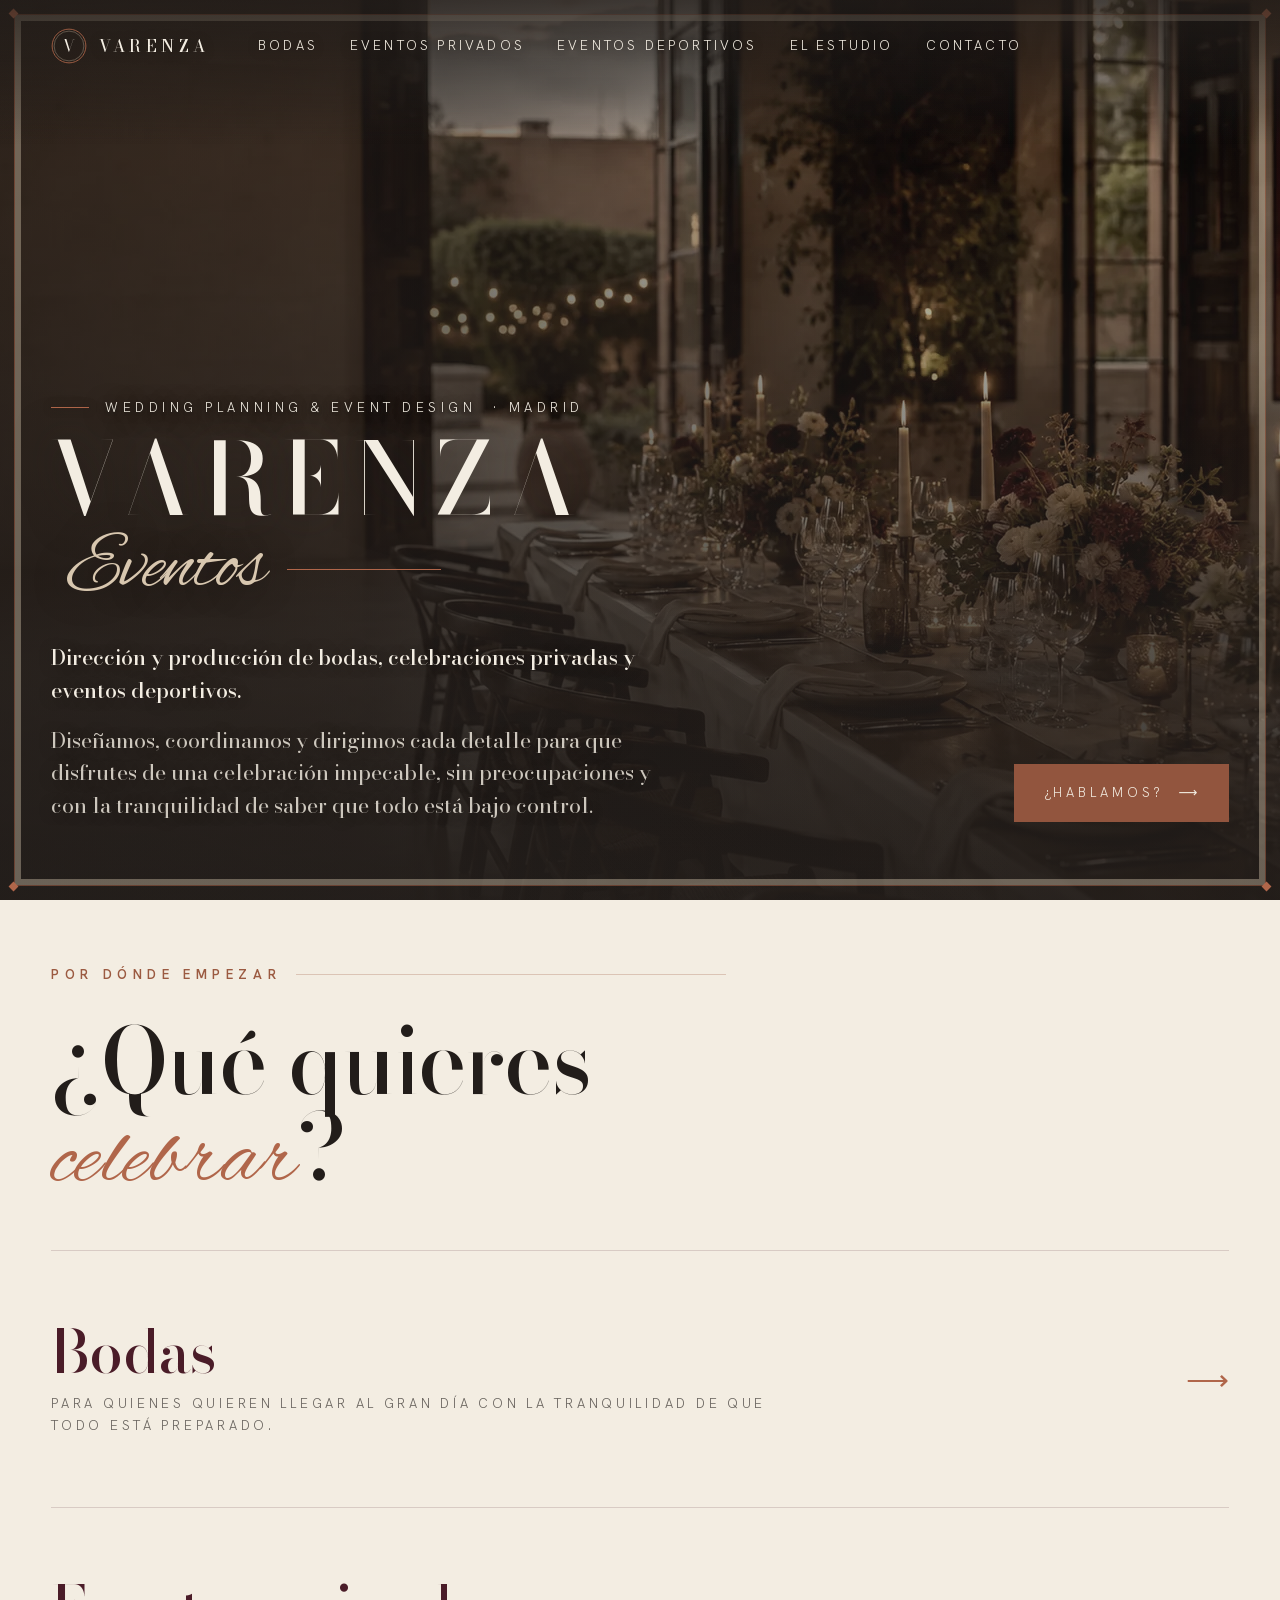
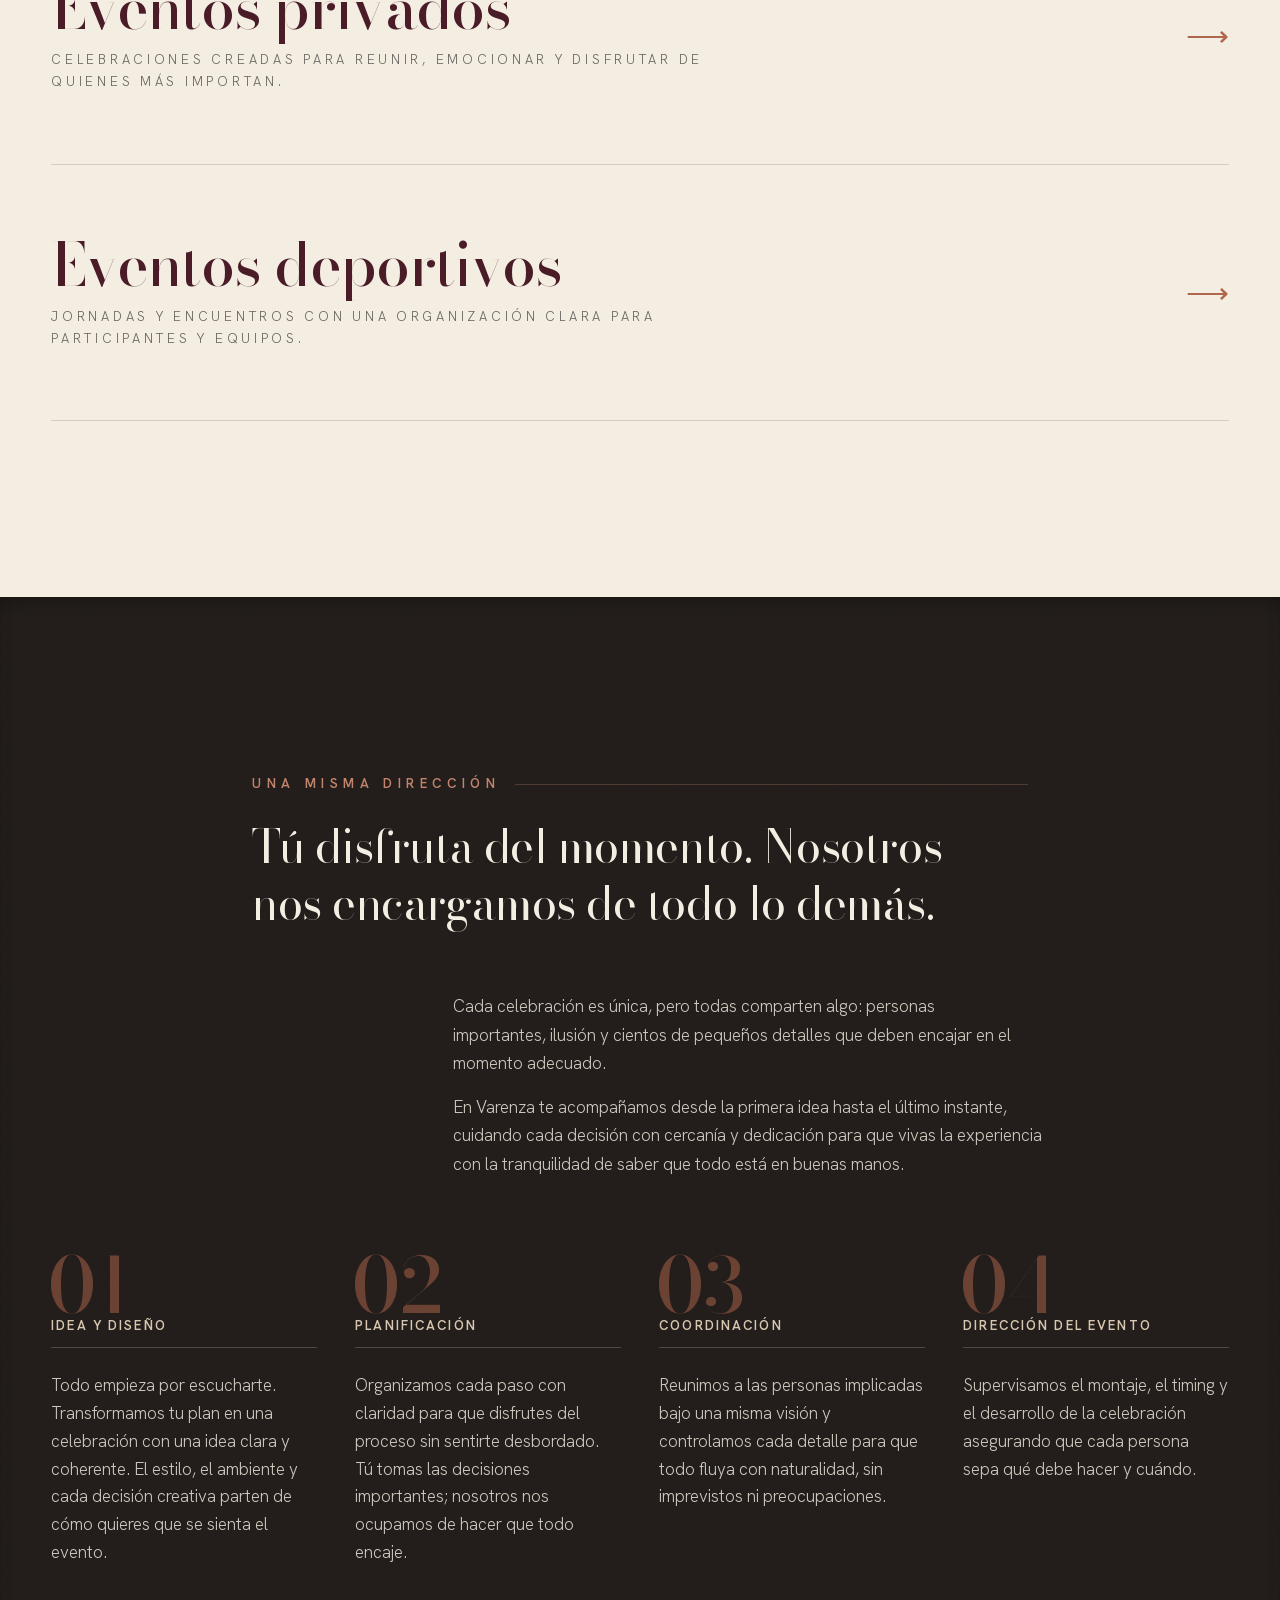
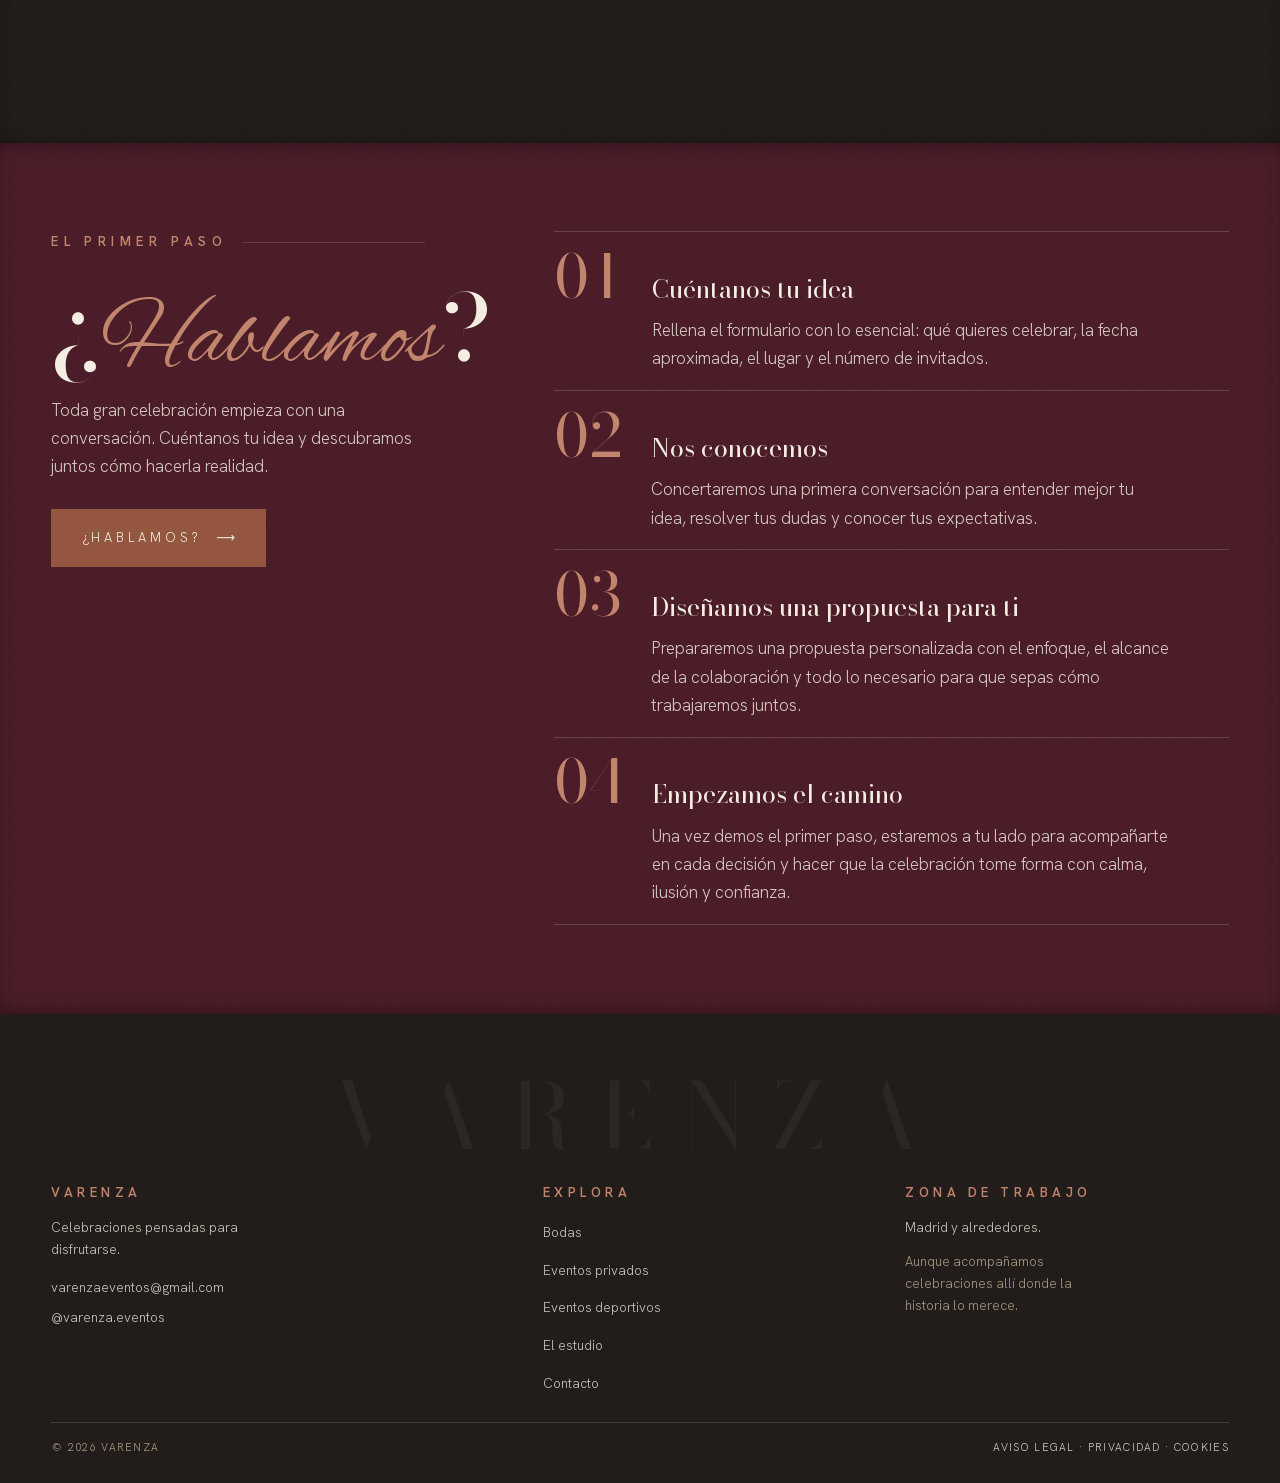
==== commit 2ca7ae09: "Actualización de la web" ====
--- a/index.html
+++ b/index.html
@@ -4,7 +4,7 @@
 <meta charset="UTF-8">
 <meta name="viewport" content="width=device-width, initial-scale=1">
 <title>Wedding planner en Madrid | Bodas y eventos privados | Varenza</title>
-<meta name="description" content="Dirección y producción de bodas y eventos privados en Madrid. Varenza coordina decisiones, proveedores y tiempos para que puedas vivir tu celebración sin estar pendiente de organizarla.">
+<meta name="description" content="Dirección y producción de bodas, eventos privados y deportivos en Madrid. Varenza coordina decisiones, proveedores y tiempos para que puedas vivir tu celebración sin estar pendiente de organizarla.">
 <link rel="canonical" href="https://varenzaeventos.es/">
 <meta name="theme-color" content="#4A1C28">
 <meta property="og:type" content="website">
@@ -12,14 +12,14 @@
 <meta property="og:site_name" content="Varenza">
 <meta property="og:url" content="https://varenzaeventos.es/">
 <meta property="og:title" content="Wedding planner en Madrid | Bodas y eventos privados | Varenza">
-<meta property="og:description" content="Dirección y producción de bodas y eventos privados en Madrid. Varenza coordina decisiones, proveedores y tiempos para que puedas vivir tu celebración sin estar pendiente de organizarla.">
+<meta property="og:description" content="Dirección y producción de bodas, eventos privados y deportivos en Madrid. Varenza coordina decisiones, proveedores y tiempos para que puedas vivir tu celebración sin estar pendiente de organizarla.">
 <meta property="og:image" content="https://varenzaeventos.es/og-image.jpg">
 <meta property="og:image:width" content="1200">
 <meta property="og:image:height" content="630">
 <meta property="og:image:alt" content="Varenza — dirección y producción de bodas y eventos privados en Madrid">
 <meta name="twitter:card" content="summary_large_image">
 <meta name="twitter:title" content="Wedding planner en Madrid | Bodas y eventos privados | Varenza">
-<meta name="twitter:description" content="Dirección y producción de bodas y eventos privados en Madrid. Varenza coordina decisiones, proveedores y tiempos para que puedas vivir tu celebración sin estar pendiente de organizarla.">
+<meta name="twitter:description" content="Dirección y producción de bodas, eventos privados y deportivos en Madrid. Varenza coordina decisiones, proveedores y tiempos para que puedas vivir tu celebración sin estar pendiente de organizarla.">
 <meta name="twitter:image" content="https://varenzaeventos.es/og-image.jpg">
 <link rel="icon" type="image/svg+xml" href="data:image/svg+xml,%3Csvg xmlns='http://www.w3.org/2000/svg' viewBox='0 0 64 64'%3E%3Ccircle cx='32' cy='32' r='30' fill='%234A1C28'/%3E%3Ctext x='32' y='44' font-family='Bodoni Moda,serif' font-size='34' fill='%23F3EDE2' text-anchor='middle'%3EV%3C/text%3E%3C/svg%3E">
 <link rel="apple-touch-icon" href="assets/apple-touch-icon.png">
@@ -34,13 +34,14 @@
 <script type="application/ld+json">
 {"@context":"https://schema.org","@type":"ProfessionalService","@id":"https://varenzaeventos.es/#varenza",
 "name":"Varenza","url":"https://varenzaeventos.es/","email":"varenzaeventos@gmail.com","image":"https://varenzaeventos.es/og-image.jpg",
-"description":"Estudio independiente de dirección y producción de bodas y eventos privados en Madrid.",
+"description":"Estudio independiente de dirección y producción de bodas, eventos privados y deportivos en Madrid.",
 "address":{"@type":"PostalAddress","addressLocality":"Madrid","addressRegion":"Madrid","addressCountry":"ES"},
 "areaServed":[{"@type":"City","name":"Madrid"},{"@type":"AdministrativeArea","name":"Comunidad de Madrid"}],
 "sameAs":["https://instagram.com/varenza.eventos"],
 "hasOfferCatalog":{"@type":"OfferCatalog","name":"Servicios","itemListElement":[
  {"@type":"Offer","itemOffered":{"@type":"Service","name":"Organización y coordinación de bodas","url":"https://varenzaeventos.es/bodas-madrid.html"}},
- {"@type":"Offer","itemOffered":{"@type":"Service","name":"Organización de eventos privados","url":"https://varenzaeventos.es/eventos-privados-madrid.html"}}]}}
+ {"@type":"Offer","itemOffered":{"@type":"Service","name":"Organización de eventos privados","url":"https://varenzaeventos.es/eventos-privados-madrid.html"}},
+ {"@type":"Offer","itemOffered":{"@type":"Service","name":"Organización de eventos deportivos","url":"https://varenzaeventos.es/eventos-deportivos-madrid.html"}}]}}
 </script>
 </head>
 <body>
@@ -64,6 +65,7 @@
   <nav class="nav" id="nav-principal" aria-label="Principal">
     <a href="bodas-madrid.html">Bodas</a>
     <a href="eventos-privados-madrid.html">Eventos privados</a>
+    <a href="eventos-deportivos-madrid.html">Eventos deportivos</a>
     <a href="el-estudio.html">El estudio</a>
     <a href="contacto.html">Contacto</a>
   </nav>
@@ -101,7 +103,7 @@
 
       <div class="pie">
         <div>
-          <p class="lema"><b>Dirección y producción de bodas y celebraciones privadas.</b></p>
+          <p class="lema"><b>Dirección y producción de bodas, celebraciones privadas y eventos deportivos.</b></p>
           <p class="lema">Diseñamos, coordinamos y dirigimos cada detalle para que disfrutes de una celebración impecable, sin preocupaciones y con la tranquilidad de saber que todo está bajo control.</p>
         </div>
         <div class="acciones">
@@ -146,6 +148,16 @@
             <span class="flecha" aria-hidden="true">&#10230;</span>
           </div></div>
         </a>
+        <a class="fila" href="eventos-deportivos-madrid.html" data-ev="cta-deportes">
+          <!-- Sin lámina: no hay aún fotografía deportiva propia o autorizada.
+               La lámina solo se revela al pasar el cursor, así que la fila se ve
+               igual que las demás en reposo y en móvil. -->
+          <div class="env" style="padding:0"><div class="interior">
+            <div class="txt-fila"><span class="nombre">Eventos deportivos</span>
+            <span class="sub">Jornadas y encuentros con una organización clara para participantes y equipos.</span></div>
+            <span class="flecha" aria-hidden="true">&#10230;</span>
+          </div></div>
+        </a>
       </div>
     </div>
   </section>
@@ -218,6 +230,7 @@
         <ul>
           <li><a href="bodas-madrid.html">Bodas</a></li>
           <li><a href="eventos-privados-madrid.html">Eventos privados</a></li>
+          <li><a href="eventos-deportivos-madrid.html">Eventos deportivos</a></li>
           <li><a href="el-estudio.html">El estudio</a></li>
           <li><a href="contacto.html">Contacto</a></li>
         </ul>
--- a/assets/varenza.css
+++ b/assets/varenza.css
@@ -1 +1 @@
-:root{--bur:#4A1C28;--ter:#B0664A;--are:#D8C7AF;--cre:#F3EDE2;--neg:#221D1A;--ter-ink:#9B5A41;--ter-boton:#92553E;--ter-lite:#C1836B;--on-dark-1:var(--cre);--on-dark-2:rgba(243,237,226,.82);--on-dark-3:rgba(216,199,175,.72);--on-light-1:var(--neg);--on-light-2:rgba(34,29,26,.78);--on-light-3:rgba(34,29,26,.68);--serif:"Bodoni Moda",Didot,"Times New Roman",serif;--script:"Alex Brush",cursive;--sans:"Hanken Grotesk",system-ui,-apple-system,sans-serif;--t--3:clamp(.62rem,.6rem + .1vw,.68rem);--t--2:clamp(.7rem,.68rem + .1vw,.78rem);--t--1:clamp(.75rem,.72rem + .14vw,.84rem);--t-0:clamp(.95rem,.91rem + .2vw,1.08rem);--t-1:clamp(1.1rem,1rem + .45vw,1.35rem);--t-2:clamp(1.2rem,1.05rem + .68vw,1.65rem);--t-3:clamp(1.35rem,1.15rem + .9vw,2rem);--t-4:clamp(1.7rem,1.3rem + 1.8vw,3rem);--d-1:clamp(1.8rem,3.56vw,3.2rem);--d-2:clamp(1.95rem,4.06vw,3.65rem);--d-3:clamp(2rem,4.67vw,4.2rem);--d-4:clamp(2.2rem,5.39vw,4.85rem);--d-5:clamp(2.2rem,6.17vw,5.55rem);--d-6:clamp(2.4rem,7.11vw,6.4rem);--d-7:clamp(2.4rem,7.78vw,7rem);--display-s:var(--d-6);--e-1:.5rem;--e-2:.75rem;--e-3:1rem;--e-4:1.5rem;--e-5:2rem;--e-6:3rem;--e-bloque:clamp(2rem,4vw,3.4rem);--e-seccion:clamp(2.4rem,5vw,4rem);--e-seccion-l:clamp(3rem,6vw,5rem);--pad:clamp(1.25rem,4vw,4.5rem);--gutter:clamp(1rem,2.2vw,2.4rem);--seccion:clamp(5rem,13vh + 5vw,11rem);--frame:14px;--ease-out:cubic-bezier(.16,1,.3,1);--ease-in:cubic-bezier(.7,0,.84,0);--t-fast:150ms;--t-base:220ms;--t-slow:320ms;--t-enter:460ms;--sh-1:0 1px 2px rgba(74,28,40,.05),0 3px 8px -3px rgba(74,28,40,.08);--sh-2:0 2px 4px rgba(74,28,40,.05),0 10px 20px -8px rgba(74,28,40,.10),0 22px 44px -22px rgba(74,28,40,.16);--sh-dark:0 6px 14px -8px rgba(0,0,0,.55),0 24px 48px -26px rgba(0,0,0,.75)}@view-transition{navigation:auto}::view-transition-old(root){animation:vt-out var(--t-slow) var(--ease-in) both}::view-transition-new(root){animation:vt-in var(--t-enter) var(--ease-out) both}@keyframes vt-out{to{opacity:0;transform:translateY(-8px)}}@keyframes vt-in{from{opacity:0;transform:translateY(12px)}}.marca{view-transition-name:marca}::view-transition-group(*){animation-duration:var(--t-enter)}*,*::before,*::after{margin:0;padding:0;box-sizing:border-box}html{font-optical-sizing:auto;scroll-behavior:smooth;-webkit-text-size-adjust:100%}body{background:var(--cre);color:var(--neg);font-family:var(--sans);font-weight:300;font-size:var(--t-0);line-height:1.65;-webkit-font-smoothing:antialiased;text-rendering:optimizeLegibility;overflow-x:clip}img{display:block;max-width:100%;height:auto}a{color:inherit;text-decoration:none}button{font:inherit;color:inherit;background:none;border:0}::selection{background:var(--ter);color:var(--cre)}:focus-visible{outline:2px solid var(--ter);outline-offset:3px}.sr-only{position:absolute;width:1px;height:1px;padding:0;margin:-1px;overflow:hidden;clip:rect(0,0,0,0);white-space:nowrap;border:0;letter-spacing:normal;line-height:normal;text-transform:none;font-size:1rem}.skip{position:fixed;left:50%;top:0;z-index:200;transform:translate(-50%,-140%);background:var(--cre);color:var(--bur);border:1px solid var(--ter);padding:.8rem 1.4rem;font-size:var(--t--1);letter-spacing:.24em;text-transform:uppercase;transition:transform var(--t-base) var(--ease-out)}.skip:focus-visible{transform:translate(-50%,14px)}.env{width:100%;max-width:1680px;margin-inline:auto;padding-inline:var(--pad)}.rej{display:grid;grid-template-columns:repeat(12,1fr);gap:var(--gutter)}.c-full{grid-column:1/-1}.c-izq{grid-column:1/8}.c-der{grid-column:8/-1}.c-medio{grid-column:3/11}.c-estrecho{grid-column:2/8}.c-off{grid-column:5/-1}.c-titulo{grid-column:1/5}.c-cuerpo{grid-column:6/-1}@media (max-width:900px){.rej{grid-template-columns:1fr}.c-izq,.c-der,.c-medio,.c-estrecho,.c-off,.c-titulo,.c-cuerpo{grid-column:1/-1;min-width:0}}.portada::after{content:"";position:absolute;inset:var(--frame);z-index:4;pointer-events:none;border:1px solid rgba(176,102,74,.5);box-shadow:inset 0 0 0 5px transparent,inset 0 0 0 6px rgba(216,199,175,.4)}.portada .esquinas{position:absolute;inset:var(--frame);z-index:5;pointer-events:none}.portada .esquinas i{position:absolute;width:7px;height:7px;background:var(--ter);transform:rotate(45deg)}.portada .esquinas i:nth-child(1){top:-4px;left:-4px}.portada .esquinas i:nth-child(2){top:-4px;right:-4px}.portada .esquinas i:nth-child(3){bottom:-4px;left:-4px}.portada .esquinas i:nth-child(4){bottom:-4px;right:-4px}@media (max-width:640px){.portada::after,.portada .esquinas{inset:8px}}.display-s{font-family:var(--serif);font-weight:500;font-size:var(--display-s);line-height:.95;letter-spacing:-.012em;text-wrap:balance}.script{font-family:var(--script);font-weight:400;line-height:.8;letter-spacing:.01em}h2,h3{font-family:var(--serif);font-weight:500;letter-spacing:-.006em;text-wrap:balance}h2{font-size:var(--t-4);line-height:1.06}h3{font-size:var(--t-3);line-height:1.15}.folio{display:flex;align-items:center;gap:.9rem;font-size:var(--t--1);letter-spacing:.42em;text-transform:uppercase;font-weight:600;color:var(--ter-ink)}.folio::after{content:"";height:1px;flex:1;background:currentColor;opacity:.28}.folio.solo::after{display:none}.oscuro .folio,.burdeos .folio{color:var(--ter-lite)}.entradilla{font-family:var(--serif);font-size:var(--t-3);line-height:1.4;font-weight:400;text-wrap:pretty}.prosa p{margin-top:1rem;max-width:60ch;text-wrap:pretty}.prosa p:first-child{margin-top:0}.oscuro .prosa p,.burdeos .prosa p{color:var(--on-dark-2)}.pendiente{color:var(--ter-ink);border-bottom:1px dotted var(--ter);font-style:italic}.oscuro .pendiente,.burdeos .pendiente{color:var(--ter-lite);border-bottom-color:var(--ter)}.topbar{position:fixed;top:var(--frame);inset-inline:var(--frame);z-index:55;display:flex;align-items:center;justify-content:space-between;gap:1.5rem;padding:.9rem calc(var(--pad) - var(--frame));color:var(--cre);text-shadow:0 1px 12px rgba(34,29,26,.45);transition:background var(--t-slow) var(--ease-out),box-shadow var(--t-slow) var(--ease-out),color var(--t-slow) var(--ease-out)}.topbar::before{content:"";position:fixed;top:0;left:0;right:0;height:clamp(120px,16vh,200px);z-index:-1;pointer-events:none;background:linear-gradient(180deg,rgba(34,29,26,.72) 0%,rgba(34,29,26,.38) 44%,rgba(34,29,26,0) 100%);transition:opacity var(--t-slow) var(--ease-out)}.topbar.solida::before,.topbar.abierta::before{opacity:0}.topbar.solida,.topbar.abierta{background:rgba(243,237,226,.88);-webkit-backdrop-filter:saturate(1.35) blur(14px);backdrop-filter:saturate(1.35) blur(14px);box-shadow:0 1px 0 rgba(74,28,40,.12),0 14px 34px -20px rgba(34,29,26,.55);color:var(--bur);text-shadow:none}@supports not (backdrop-filter:blur(1px)){.topbar.solida,.topbar.abierta{background:rgba(243,237,226,.97)}}@media (max-width:820px){.topbar{top:0;inset-inline:0;padding-inline:var(--pad)}}.topbar .marca{display:flex;align-items:center;gap:.75rem;flex:none}.topbar .marca svg{width:36px;height:36px}.topbar .marca b{font-family:var(--serif);font-weight:500;letter-spacing:.28em;font-size:1rem}.nav{display:flex;gap:2rem;margin-left:auto;align-items:center}.nav a{position:relative;font-size:var(--t--1);letter-spacing:.24em;text-transform:uppercase;white-space:nowrap}.nav a::after{content:"";position:absolute;left:0;bottom:-6px;width:100%;height:1px;background:var(--ter);transform:scaleX(0);transform-origin:left;transition:transform var(--t-base) var(--ease-out)}.nav a:hover::after,.nav a[aria-current="page"]::after{transform:scaleX(1)}.cta-nav::before{content:"";position:absolute;inset:0;background:var(--ter-boton);z-index:-1;transform:scaleX(0);transform-origin:left;transition:transform var(--t-slow) var(--ease-out)}.cta-nav:hover::before{transform:scaleX(1)}.cta-nav:hover{color:var(--cre);border-color:var(--ter)}@media (max-width:460px){.topbar{padding:.75rem var(--pad);gap:.75rem}.topbar .marca b{font-size:var(--t--1);letter-spacing:.2em}.topbar .marca svg{width:30px;height:30px}}.solo-movil{display:none}@media (max-width:460px){.ancho-completo{display:none}.solo-movil{display:inline}}.portada{position:relative;isolation:isolate;min-height:100svh;height:auto;overflow:hidden;display:grid;align-items:end;color:var(--cre);padding:calc(var(--frame) + 7rem) var(--pad) calc(var(--frame) + 4rem)}.portada>div:not(.fondo):not(.esquinas){position:relative;z-index:6;min-width:0}@media (max-width:640px){.portada{padding:calc(var(--frame) + 6rem) var(--pad) calc(var(--frame) + 3rem)}}.portada .fondo{position:absolute;inset:0;z-index:-2;overflow:hidden}.portada .fondo img{width:100%;height:100%;object-fit:cover;filter:sepia(.2) saturate(.82) contrast(.98);animation:kenburns var(--t-kenburns) var(--ease-out) both}@keyframes kenburns{from{transform:scale(1.1)}to{transform:scale(1)}}@media (max-width:760px){.portada.corta .fondo img{object-position:70% center}}@media (max-width:760px){.portada .fondo::before{content:"";position:absolute;inset:0;z-index:1;pointer-events:none;background:linear-gradient(180deg,rgba(34,29,26,.45) 0%,rgba(34,29,26,.34) 34%,rgba(34,29,26,.12) 58%,transparent 78%)}}.portada .fondo::after{content:"";position:absolute;inset:0;pointer-events:none;background:linear-gradient(90deg,rgba(34,29,26,.62) 0%,rgba(34,29,26,.52) 26%,rgba(34,29,26,.28) 48%,rgba(34,29,26,.06) 68%,transparent 82%),radial-gradient(125% 95% at 50% 30%,transparent 38%,rgba(34,29,26,.5) 100%),linear-gradient(180deg,rgba(34,29,26,.42) 0%,rgba(34,29,26,.18) 18%,rgba(34,29,26,.46) 44%,rgba(34,29,26,.72) 72%,rgba(34,29,26,.9) 100%)}.portada .kicker{display:flex;align-items:center;gap:1rem;flex-wrap:wrap;min-width:0;max-width:100%;font-size:var(--t--1);letter-spacing:.34em;text-transform:uppercase;color:var(--cre);margin-bottom:1.2rem;text-wrap:balance;text-shadow:0 1px 3px rgba(34,29,26,.95),0 2px 10px rgba(34,29,26,.9),0 4px 24px rgba(34,29,26,.75)}.portada .kicker::before{content:"";width:38px;height:1px;flex:none;background:var(--ter);box-shadow:0 0 8px rgba(34,29,26,.8)}@media (max-width:560px){.portada .kicker{letter-spacing:.2em;gap:.7rem}.portada .kicker::before{width:22px}}.portada h1,.portada .lema,.portada .promesa{text-shadow:0 1px 12px rgba(34,29,26,.7)}.portada h1{font-family:var(--serif);font-weight:500;font-size:var(--display-s);line-height:1.02;letter-spacing:-.012em;text-wrap:balance;max-width:20ch;min-width:0}.portada.corta h1{font-size:var(--d-5);line-height:.98;max-width:15ch}.portada.corta.media h1{font-size:var(--d-5)}.portada.corta{padding-bottom:calc(var(--frame) + 3.4rem)}.portada .prosa p{max-width:min(560px,58ch)}.portada .rubrica::after{content:"";height:1px;width:clamp(60px,10vw,150px);background:var(--ter)}.portada .pie{margin-top:2.6rem;display:grid;grid-template-columns:1fr auto;gap:2.4rem;align-items:end}@media (max-width:900px){.portada .pie{grid-template-columns:1fr}}.portada .lema{font-family:var(--serif);font-size:var(--t-1);line-height:1.5;max-width:40rem;color:var(--on-dark-2)}.portada .lema + .lema{margin-top:1.1rem}.portada .lema b{font-weight:500;color:var(--cre)}.portada .promesa{margin-top:1.4rem;display:flex;align-items:center;gap:.75rem;font-family:var(--serif);font-style:italic;font-size:var(--t-0);color:var(--are)}.portada .promesa::before{content:"";width:5px;height:5px;background:var(--ter);transform:rotate(45deg);flex:none}@media (max-width:560px){}.hero-marca{display:block;min-width:0}.hero-marca .wm{display:block;font-family:var(--serif);font-weight:500;font-size:var(--d-7);line-height:.84;letter-spacing:.1em;color:var(--cre);text-shadow:0 2px 44px rgba(34,29,26,.55);margin-left:-.02em}.hero-marca .ev{display:flex;align-items:center;gap:1.4rem;margin-top:.18em;margin-left:.16em}.hero-marca .ev span{font-family:var(--script);font-weight:400;font-size:var(--d-5);line-height:.8;color:var(--are);text-shadow:0 2px 30px rgba(34,29,26,.6)}.hero-marca .ev::after{content:"";height:1px;flex:1;max-width:clamp(60px,12vw,190px);background:var(--ter)}@media (max-width:560px){.hero-marca .wm{letter-spacing:.06em}.hero-marca .ev{gap:.9rem}}.portada.corta{min-height:100svh}.portada.corta h1{letter-spacing:-.01em}.acciones{display:flex;align-items:center;gap:1.8rem;flex-wrap:wrap;margin-top:1.8rem}.boton{position:relative;overflow:hidden;z-index:1;display:inline-flex;align-items:center;gap:.9rem;padding:1.05rem 1.9rem;border:1px solid var(--are);font-size:var(--t--1);letter-spacing:.3em;text-transform:uppercase;transition:border-color var(--t-base) var(--ease-out),color var(--t-base) var(--ease-out)}.boton::before{content:"";position:absolute;inset:0;background:var(--ter);z-index:-1;transform:scaleX(0);transform-origin:left;transition:transform var(--t-slow) var(--ease-out)}.boton:hover::before{transform:scaleX(1)}.boton:hover{border-color:var(--ter-boton);color:var(--cre)}.boton.tinta{border-color:var(--bur);color:var(--bur)}.boton:active{transform:translateY(1px)}.boton>[aria-hidden]:last-child{margin-inline-end:-.3em}.boton.solido{background:var(--ter-boton);border-color:var(--ter-boton);color:var(--cre);min-height:44px}.boton.solido::before{background:var(--bur)}.boton.solido:hover{border-color:var(--bur);color:var(--cre)}.enlace-fino{font-size:var(--t--1);letter-spacing:.3em;text-transform:uppercase;border-bottom:1px solid var(--ter);padding-bottom:4px;transition:color var(--t-fast) var(--ease-out)}.enlace-fino:hover{color:var(--ter-ink)}.oscuro .enlace-fino:hover,.portada .enlace-fino:hover{color:var(--cre)}.indice{border-top:1px solid rgba(74,28,40,.16)}.indice .fila{position:relative;isolation:isolate;display:block;border-bottom:1px solid rgba(74,28,40,.16)}.indice .fila .interior{display:grid;grid-template-columns:1fr auto;align-items:center;gap:2rem;padding:clamp(2.4rem,5.5vw,4.6rem) 0;transition:transform var(--t-base) var(--ease-out)}.indice .fila:hover .interior{transform:translateX(clamp(8px,1.4vw,22px))}.indice .fila .nombre{font-family:var(--serif);font-weight:500;font-size:var(--d-3);line-height:1;letter-spacing:-.012em;color:var(--bur);transition:color var(--t-base) var(--ease-out)}.indice .fila .sub{display:block;margin-top:.7rem;font-family:var(--sans);font-size:var(--t--1);letter-spacing:.28em;text-transform:uppercase;color:var(--on-light-3);transition:color var(--t-base) var(--ease-out)}.indice .fila .txt-fila{max-width:calc(100% - min(38vw,420px) + 3rem)}@media (max-width:760px){.indice .fila .txt-fila{max-width:none}}.indice .fila .flecha{font-family:var(--serif);font-size:var(--t-3);color:var(--ter);transition:transform var(--t-base) var(--ease-out)}.indice .fila:hover .flecha{transform:translateX(10px)}.indice .fila .lamina{position:absolute;right:0;top:50%;translate:0 -50%;width:min(38vw,420px);aspect-ratio:16/10;z-index:-1;opacity:0;clip-path:inset(0 0 0 100%);transition:opacity var(--t-slow) var(--ease-out),clip-path var(--t-enter) var(--ease-out)}.indice .fila .lamina img{width:100%;height:100%;object-fit:cover;filter:sepia(.2) saturate(.85)}.indice .fila .lamina::after{content:"";position:absolute;inset:0;background:linear-gradient(90deg,var(--cre) 0%,rgba(243,237,226,.35) 45%,transparent 100%)}@media (hover:hover){.indice .fila:hover .lamina{opacity:1;clip-path:inset(0 0 0 0%)}.indice .fila:hover .nombre,.indice .fila:hover .sub{color:var(--ter-ink)}}.seccion{padding-block:var(--seccion)}.portada + .seccion{padding-top:clamp(2.6rem,5vw,4.4rem)}.oscuro,.burdeos{position:relative;isolation:isolate;color:var(--cre);box-shadow:inset 0 14px 30px -24px rgba(0,0,0,.9),inset 0 -14px 30px -24px rgba(0,0,0,.9)}.oscuro{background:var(--neg)}.burdeos{background:var(--bur)}.oscuro h2,.oscuro h3,.oscuro .display,.oscuro .display-s,.burdeos h2,.burdeos h3,.burdeos .display,.burdeos .display-s{color:var(--cre)}.grano::after{content:"";position:absolute;inset:0;pointer-events:none;z-index:1;opacity:.055;mix-blend-mode:overlay;background-image:url("data:image/svg+xml,%3Csvg xmlns='http://www.w3.org/2000/svg' width='160' height='160'%3E%3Cfilter id='g'%3E%3CfeTurbulence type='fractalNoise' baseFrequency='0.85' numOctaves='3' stitchTiles='stitch'/%3E%3C/filter%3E%3Crect width='160' height='160' filter='url(%23g)'/%3E%3C/svg%3E")}.declaracion{font-family:var(--serif);font-weight:400;font-size:var(--d-1);line-height:1.24;letter-spacing:-.01em;text-wrap:balance}.declaracion em{font-family:var(--script);font-style:normal;font-size:1.35em;color:var(--ter-lite);line-height:.7}.compromisos{display:grid;grid-template-columns:repeat(4,1fr);gap:var(--gutter);list-style:none}.compromisos li{padding-top:1.3rem;border-top:1px solid rgba(216,199,175,.28)}.compromisos .t{font-family:var(--serif);font-size:var(--t-1);color:var(--cre);display:block}.compromisos .d{margin-top:.6rem;font-size:var(--t--1);line-height:1.6;color:var(--on-dark-2);display:block}@media (max-width:820px){.compromisos{grid-template-columns:repeat(2,1fr);gap:1.6rem}}@media (max-width:460px){.compromisos{grid-template-columns:1fr}}.proceso{list-style:none;counter-reset:paso;display:grid;gap:0}.proceso li{counter-increment:paso;display:grid;grid-template-columns:auto 1fr;gap:1.8rem;padding:1.6rem 0;border-top:1px solid rgba(74,28,40,.16);align-items:baseline}.proceso li:last-child{border-bottom:1px solid rgba(74,28,40,.16)}.proceso li::before{content:counter(paso,decimal-leading-zero);font-family:var(--serif);font-size:var(--d-3);line-height:.9;color:var(--ter-ink);font-variant-numeric:lining-nums tabular-nums}.oscuro .proceso li,.burdeos .proceso li{border-color:rgba(216,199,175,.22)}.oscuro .proceso li::before,.burdeos .proceso li::before{color:var(--ter-lite)}.proceso .t{font-family:var(--serif);font-size:var(--t-2);display:block}.proceso .d{margin-top:.4rem;font-size:var(--t-0);color:var(--on-light-2);display:block;max-width:52ch}.oscuro .proceso .d,.burdeos .proceso .d{color:var(--on-dark-2)}@media (max-width:560px){.proceso li{grid-template-columns:1fr;gap:.4rem}}.alcance{display:grid;grid-template-columns:repeat(4,1fr);gap:clamp(1.6rem,3vw,2.6rem);list-style:none}.alcance>li h3{font-size:var(--t-1);padding-bottom:.9rem;border-bottom:1px solid rgba(74,28,40,.18)}.oscuro .alcance>li h3{border-color:rgba(216,199,175,.24)}.alcance ul{list-style:none;margin-top:1rem;display:grid;gap:.6rem}.alcance ul li{font-size:var(--t-0);line-height:1.5;padding-left:1rem;position:relative;color:var(--on-light-2)}.oscuro .alcance ul li{color:var(--on-dark-2)}.alcance ul li::before{content:"";position:absolute;left:0;top:.62em;width:5px;height:5px;background:var(--ter);transform:rotate(45deg)}@media (max-width:900px){.alcance{grid-template-columns:repeat(2,1fr)}}@media (max-width:560px){.alcance{grid-template-columns:1fr}}.areas{display:grid;grid-template-columns:repeat(4,1fr);gap:clamp(1.6rem,3vw,2.6rem);list-style:none}.areas>li h3{font-family:var(--sans);font-size:var(--t--1);font-weight:600;letter-spacing:.16em;text-transform:uppercase;padding-bottom:.9rem;border-bottom:1px solid rgba(74,28,40,.18)}.oscuro .areas>li h3,.burdeos .areas>li h3{color:var(--are);border-color:rgba(216,199,175,.24)}.areas>li p{margin-top:1.5rem;font-size:var(--t-0);line-height:1.62;color:var(--on-light-2)}.oscuro .areas>li p,.burdeos .areas>li p{color:var(--on-dark-2)}@media (max-width:900px){.areas{grid-template-columns:repeat(2,1fr)}}@media (max-width:560px){.areas{grid-template-columns:1fr}}.portada .kicker .frase{font-family:var(--serif);font-style:italic;font-weight:400;font-size:var(--t-2);letter-spacing:.01em;text-transform:none;line-height:1.3;color:var(--cre);text-shadow:0 1px 3px rgba(34,29,26,.98),0 2px 12px rgba(34,29,26,.96),0 4px 30px rgba(34,29,26,.92),0 0 64px rgba(34,29,26,.8)}.folio + .display-s{margin-top:2rem}@media (max-width:760px){.folio + .display-s{margin-top:1.4rem}}.display-s .frase{display:inline-block}.display-s.largo{font-size:var(--d-3);line-height:1.04;max-width:22ch}.faq{list-style:none;max-width:78ch;margin-top:clamp(2rem,4vw,3rem)}.faq>li{border-top:1px solid rgba(216,199,175,.2)}.faq>li:last-child{border-bottom:1px solid rgba(216,199,175,.2)}.faq summary{display:flex;align-items:center;justify-content:space-between;gap:1.6rem;cursor:pointer;list-style:none;padding:clamp(1.1rem,2vw,1.45rem) 0;font-family:var(--serif);font-weight:500;line-height:1.25;font-size:var(--t-1);color:var(--cre);transition:color var(--t-base) var(--ease-out)}.faq summary::-webkit-details-marker{display:none}.faq summary h3{font:inherit;color:inherit;letter-spacing:normal;text-transform:none;margin:0;padding:0;border:0}.faq summary:hover{color:var(--ter-lite)}.faq summary:focus-visible{outline:2px solid var(--ter);outline-offset:4px}.faq .signo{position:relative;flex:none;width:15px;height:15px}.faq .signo::before,.faq .signo::after{content:"";position:absolute;background:var(--ter-lite)}.faq .signo::before{top:50%;left:0;right:0;height:1px;transform:translateY(-50%)}.faq .signo::after{left:50%;top:0;bottom:0;width:1px;transform:translateX(-50%);transition:transform var(--t-slow) var(--ease-out),opacity var(--t-slow) var(--ease-out)}.faq details[open] .signo::after{transform:translateX(-50%) scaleY(0);opacity:0}.faq details p{margin:0;padding:0 0 clamp(1.2rem,2.4vw,1.7rem);max-width:64ch;color:var(--on-dark-2)}@supports selector(::details-content){.faq{interpolate-size:allow-keywords}.faq details::details-content{block-size:0;overflow:clip;transition:block-size var(--t-enter) var(--ease-out),content-visibility var(--t-enter) allow-discrete}.faq details[open]::details-content{block-size:auto}}@media (prefers-reduced-motion:reduce){.faq summary,.faq .signo::after{transition:none}@supports selector(::details-content){.faq details::details-content{transition:none}}}.faq.indice{counter-reset:cel;max-width:none}.faq.indice>li{counter-increment:cel}.faq.indice summary{gap:1.4rem;padding-block:clamp(1.3rem,2.4vw,1.9rem);font-size:var(--t-2)}.faq.indice summary h3{display:flex;align-items:baseline}.faq.indice summary h3::before{content:counter(cel,decimal-leading-zero);font-size:.6em;color:var(--ter-lite);margin-right:1.3em;font-variant-numeric:lining-nums tabular-nums;letter-spacing:.05em;transition:color var(--t-base) var(--ease-out)}.faq.indice details[open] summary{color:var(--ter-lite)}.faq.indice .signo{width:38px;height:38px;border:1px solid rgba(216,199,175,.28);border-radius:50%;transition:border-color var(--t-base) var(--ease-out),background-color var(--t-base) var(--ease-out)}.faq.indice .signo::before{left:50%;top:50%;right:auto;width:12px;height:1px;transform:translate(-50%,-50%)}.faq.indice .signo::after{left:50%;top:50%;bottom:auto;width:1px;height:12px;transform:translate(-50%,-50%)}.faq.indice details[open] .signo::after{transform:translate(-50%,-50%) scaleY(0);opacity:0}.faq.indice summary:hover .signo,.faq.indice details[open] .signo{border-color:var(--ter-lite);background:rgba(193,131,107,.08)}.faq.indice details p{border-left:1px solid var(--ter);padding-left:1.5rem;margin-left:.15rem;font-size:var(--t-0);line-height:1.6;max-width:60ch}.script{color:var(--ter)}.oscuro .script,.burdeos .script,.portada .script{color:var(--ter-lite)}.tarjeta .script{color:var(--ter)}.mt-1{margin-top:var(--e-1)}.mt-2{margin-top:var(--e-2)}.mt-3{margin-top:var(--e-3)}.mt-4{margin-top:var(--e-4)}.mt-5{margin-top:var(--e-5)}.mt-bloque{margin-top:var(--e-bloque)}.mt-seccion{margin-top:var(--e-seccion)}.mt-seccion-l{margin-top:var(--e-seccion-l)}.portada h1.largo{font-size:var(--d-3);line-height:1.08;max-width:17ch}@media (max-width:760px){}.portada h1 b{font-weight:500;display:block}.areas.cifra-linea{counter-reset:area}.areas.cifra-linea>li{counter-increment:area}.areas.cifra-linea>li h3{text-indent:0}.areas.cifra-linea>li h3::before{content:counter(area,decimal-leading-zero);font-family:var(--serif);font-weight:400;font-size:1.5em;letter-spacing:0;color:var(--ter-lite);margin-right:.62em;vertical-align:-.06em}.areas.tres{grid-template-columns:repeat(3,1fr)}@media (max-width:900px){.areas.tres{grid-template-columns:repeat(2,1fr)}}@media (max-width:560px){.areas.tres{grid-template-columns:1fr}}.areas.numeradas{counter-reset:area;--cifra:clamp(3.6rem,6vw,6.4rem)}.areas.numeradas>li{counter-increment:area;position:relative;padding-top:calc(var(--cifra) * .82)}.areas.numeradas>li::before{content:counter(area,decimal-leading-zero);position:absolute;top:0;left:-.04em;z-index:0;font-family:var(--serif);font-weight:500;font-size:var(--cifra);line-height:.82;color:var(--ter);opacity:.5;pointer-events:none;user-select:none}.areas.numeradas>li h3,.areas.numeradas>li p{position:relative;z-index:1}@media (max-width:560px){.areas.numeradas{--cifra:3.4rem}}.areas-flip{list-style:none;display:grid;grid-template-columns:repeat(3,1fr);gap:clamp(1rem,2vw,1.6rem);counter-reset:carta}@media (max-width:900px){.areas-flip{grid-template-columns:repeat(2,1fr)}}@media (max-width:560px){.areas-flip{grid-template-columns:1fr}}.areas-flip .carta{counter-increment:carta;perspective:1400px;min-height:15.5rem;border-radius:3px}@media (max-width:560px){.areas-flip .carta{min-height:11rem}}.areas-flip .carta:focus-visible{outline:2px solid var(--ter-lite);outline-offset:4px}.areas-flip .carta:focus:not(:focus-visible){outline:none}.carta-giro{position:relative;width:100%;height:100%;min-height:inherit;transform-style:preserve-3d;transition:transform var(--t-enter) var(--ease-out)}.areas-flip .carta:hover .carta-giro,.areas-flip .carta:focus-within .carta-giro,.areas-flip .carta.volteada .carta-giro{transform:rotateY(180deg)}.cara{position:absolute;inset:0;min-height:inherit;backface-visibility:hidden;-webkit-backface-visibility:hidden;display:flex;flex-direction:column;padding:clamp(1.3rem,2.2vw,1.7rem);border:1px solid rgba(216,199,175,.16);border-radius:3px;box-shadow:var(--sh-dark)}.cara-frente{background:rgba(216,199,175,.045);justify-content:space-between}.cara-frente::before{content:counter(carta,decimal-leading-zero);font-family:var(--serif);font-weight:500;font-size:var(--d-2);line-height:.9;color:var(--ter-lite);font-variant-numeric:lining-nums tabular-nums}.cara-frente h3{font-family:var(--sans);font-size:var(--t-0);font-weight:600;letter-spacing:.14em;text-transform:uppercase;color:var(--cre);line-height:1.35}.cara-frente::after{content:"";position:absolute;right:1.1rem;bottom:1.1rem;width:22px;height:22px;border:1px solid var(--ter-lite);border-radius:50%;opacity:.5;background:linear-gradient(var(--ter-lite),var(--ter-lite)) center/9px 1px no-repeat,linear-gradient(var(--ter-lite),var(--ter-lite)) center/1px 9px no-repeat;transition:opacity var(--t-base) var(--ease-out),transform var(--t-slow) var(--ease-out)}.areas-flip .carta:hover .cara-frente::after{opacity:.9;transform:rotate(90deg)}.cara-dorso{transform:rotateY(180deg);background:var(--bur);border-color:rgba(216,199,175,.24);justify-content:center}.cara-dorso p{font-size:var(--t-0);color:var(--on-dark-2);line-height:1.5}@media (prefers-reduced-motion:reduce){.carta-giro{transform:none !important;transition:none}.cara{backface-visibility:visible;-webkit-backface-visibility:visible;transition:opacity var(--t-base) linear}.cara-dorso{transform:none;opacity:0}.areas-flip .carta:hover .cara-dorso,.areas-flip .carta:focus-within .cara-dorso,.areas-flip .carta.volteada .cara-dorso{opacity:1}.areas-flip .carta:hover .cara-frente,.areas-flip .carta:focus-within .cara-frente,.areas-flip .carta.volteada .cara-frente{opacity:0}}.caso-diapo{min-width:0}.caso-diapo + .caso-diapo{margin-top:clamp(3rem,6vw,5rem)}.casos-nav{display:flex;align-items:center;justify-content:space-between;gap:1.5rem;margin-top:clamp(1.6rem,3vw,2.4rem);border-top:1px solid rgba(74,28,40,.16);padding-top:1.4rem}.casos-cuenta{font-family:var(--serif);font-size:var(--t-1);color:var(--on-light-3);letter-spacing:.08em;font-variant-numeric:lining-nums tabular-nums}.casos-cuenta b{font-weight:500;color:var(--ter-ink)}.casos-botones{display:flex;gap:1rem;align-items:center}.casos-nav button{border-radius:50%;cursor:pointer;color:var(--ter-ink);display:grid;place-content:center;overflow:hidden;border:1px solid rgba(74,28,40,.22);background:none;transition:border-color var(--t-base) var(--ease-out),background-color var(--t-base) var(--ease-out),color var(--t-base) var(--ease-out),transform var(--t-base) var(--ease-out)}.casos-nav .fl{width:30px;height:13px;display:block;overflow:visible}.casos-nav .fl path{transition:transform var(--t-slow) var(--ease-out)}.c-prev .fl{transform:scaleX(-1)}.casos-nav .c-prev,.casos-nav .c-next{width:54px;height:54px}.casos-nav button:hover:not(:disabled){border-color:var(--ter-ink);background:var(--ter-ink);color:var(--cre)}.casos-nav .c-next:hover:not(:disabled) .fl path{transform:translateX(3px)}.casos-nav .c-prev:hover:not(:disabled) .fl path{transform:translateX(3px)}.casos-nav button:focus-visible{outline:2px solid var(--ter);outline-offset:3px}.casos-nav button:disabled{opacity:.28;cursor:default}@media (max-width:560px){.casos-nav .c-prev,.casos-nav .c-next{width:47px;height:47px}.casos-nav .fl{width:26px}}.caso-titulo{font-family:var(--serif);font-weight:500;font-size:var(--d-1);line-height:1.1;letter-spacing:-.01em;margin-bottom:.5rem}.caso-meta{font-size:var(--t--1);letter-spacing:.3em;text-transform:uppercase;color:var(--ter-ink);margin-bottom:1.8rem}.galeria-caso{display:flex;align-items:flex-start;gap:clamp(1rem,2vw,1.6rem);overflow-x:auto;overscroll-behavior-x:contain;scroll-snap-type:x mandatory;scroll-behavior:smooth;scrollbar-width:none;padding-bottom:.3rem}.galeria-caso::-webkit-scrollbar{display:none}.galeria-caso:focus-visible{outline:2px solid var(--ter);outline-offset:6px}.lamina-caso{margin:0;flex:0 0 auto;scroll-snap-align:start}.fila-salto{display:none}@media (prefers-reduced-motion:reduce){.galeria-caso{scroll-behavior:auto}}.lamina-caso .ampliar{display:block;padding:0;border:0;background:none;cursor:zoom-in;height:clamp(300px,44vh,460px)}.lamina-caso img{height:100%;width:auto;max-width:none;display:block;box-shadow:var(--sh-dark);filter:sepia(.12) saturate(.9);border-radius:2px;transition:transform var(--t-slow) var(--ease-out),box-shadow var(--t-slow) var(--ease-out)}@media (hover:hover){.lamina-caso .ampliar:hover img{transform:translateY(-5px)}}.lamina-caso .ampliar:focus-visible{outline:2px solid var(--ter);outline-offset:5px}@media (max-width:700px){.lamina-caso .ampliar{height:min(56vh,420px)}}.visor{border:0;padding:0;background:transparent;max-width:100vw;max-height:100vh}.visor::backdrop{background:rgba(34,29,26,.55);-webkit-backdrop-filter:blur(16px) saturate(1.15);backdrop-filter:blur(16px) saturate(1.15)}.visor .caja-visor{position:fixed;inset:0;display:grid;place-items:center;padding:clamp(1rem,4vw,3rem)}.visor img{max-width:min(92vw,1400px);max-height:88vh;width:auto;height:auto;display:block;box-shadow:var(--sh-dark);border-radius:2px}@media (prefers-reduced-motion:no-preference){.visor[open] img{animation:visor-crece var(--t-enter) var(--ease-out) both}.visor[open]::backdrop{animation:visor-vela var(--t-enter) var(--ease-out) both}}@keyframes visor-crece{from{opacity:0;transform:scale(.86)}to{opacity:1;transform:none}}@keyframes visor-vela{from{opacity:0}to{opacity:1}}.visor .v-cerrar,.visor .v-prev,.visor .v-next{position:fixed;z-index:2;border:1px solid rgba(216,199,175,.35);background:rgba(34,29,26,.55);color:var(--cre);cursor:pointer;width:48px;height:48px;border-radius:50%;font-size:1.2rem;line-height:1;display:grid;place-content:center;display:grid;place-content:center;transition:border-color var(--t-base) var(--ease-out),background-color var(--t-base) var(--ease-out)}.visor .v-cerrar:hover,.visor .v-prev:hover,.visor .v-next:hover{border-color:var(--ter-lite);background:rgba(74,28,40,.75)}.visor .v-cerrar{top:max(16px,env(safe-area-inset-top));right:max(16px,env(safe-area-inset-right))}.visor .v-prev{left:max(14px,env(safe-area-inset-left));top:50%;transform:translateY(-50%)}.visor .v-next{right:max(14px,env(safe-area-inset-right));top:50%;transform:translateY(-50%)}.visor .v-prev .fl{transform:scaleX(-1)}.visor .fl{width:26px;height:12px;display:block}.visor .v-cerrar:focus-visible,.visor .v-prev:focus-visible,.visor .v-next:focus-visible{outline:2px solid var(--ter-lite);outline-offset:3px}@media (max-width:700px){.visor .v-prev,.visor .v-next{top:auto;bottom:max(18px,env(safe-area-inset-bottom));transform:none}.visor .v-prev{left:18px}.visor .v-next{right:18px}}.casos{display:grid;grid-template-columns:repeat(2,1fr);gap:clamp(1.6rem,3vw,2.6rem)}.caso{padding-top:1.4rem;border-top:1px solid rgba(74,28,40,.18)}.caso-meta{font-family:var(--sans);font-size:var(--t--1);letter-spacing:.14em;text-transform:uppercase;color:var(--ter-ink)}.caso h3{font-family:var(--serif);font-size:var(--t-3);line-height:1.18;margin-top:.7rem}.caso-txt{margin-top:.9rem;font-size:var(--t-0);line-height:1.62;color:var(--on-light-2)}@media (max-width:760px){.casos{grid-template-columns:1fr}}.topbar.sin-cta{display:grid;grid-template-columns:1fr auto 1fr;justify-content:initial;position:fixed}.topbar.sin-cta .marca{justify-self:start}.topbar.sin-cta .nav{grid-column:2;justify-self:center;margin-left:0}.topbar.sin-cta>.relleno{grid-column:3}.confirma{display:grid;place-items:center;min-height:78svh}.confirma-caja{max-width:52ch;margin-inline:auto;text-align:center}.confirma-caja .isotipo svg{width:56px;height:56px;color:var(--are)}.confirma-caja .isotipo{display:block;margin-bottom:2rem}.confirma-caja .prosa{margin-inline:auto}.confirma-caja .firma{margin-top:2rem;font-family:var(--sans);font-size:var(--t--1);letter-spacing:.28em;text-transform:uppercase;color:var(--on-dark-2)}.confirma-caja .acciones{margin-top:2.6rem}.menu-btn{display:none;align-items:center;gap:.55rem;cursor:pointer;background:none;border:0;padding:.5rem .2rem;color:inherit;font-family:var(--sans);font-size:var(--t--1);letter-spacing:.2em;text-transform:uppercase}.menu-btn .barras{position:relative;width:20px;height:10px;flex:none}@media (max-width:420px){.menu-btn .rot{position:absolute;width:1px;height:1px;overflow:hidden;clip-path:inset(50%);white-space:nowrap}}.menu-btn .barras::before,.menu-btn .barras::after{content:"";position:absolute;left:0;width:100%;height:1px;background:currentColor;transition:transform var(--t-base) var(--ease-out),opacity var(--t-fast) linear}.menu-btn .barras::before{top:0}.menu-btn .barras::after{bottom:0}.topbar.abierta .menu-btn .barras::before{transform:translateY(4.5px) rotate(45deg)}.topbar.abierta .menu-btn .barras::after{transform:translateY(-4.5px) rotate(-45deg)}@media (max-width:1000px){.menu-btn{display:inline-flex}.topbar.sin-cta{grid-template-columns:1fr auto}.topbar.sin-cta .nav{position:absolute;top:100%;left:0;right:0;grid-column:1/-1;justify-self:stretch;flex-direction:column;align-items:stretch;gap:0;padding:.6rem 1.6rem 1.2rem;background:rgba(243,237,226,.97);-webkit-backdrop-filter:saturate(1.35) blur(14px);backdrop-filter:saturate(1.35) blur(14px);box-shadow:0 18px 40px -22px rgba(34,29,26,.6);opacity:0;visibility:hidden;transform:translateY(-8px);transition:opacity var(--t-base) var(--ease-out),transform var(--t-base) var(--ease-out),visibility 0s linear var(--t-base)}.topbar.sin-cta .nav a{color:var(--bur);text-shadow:none;padding:.9rem 0;border-bottom:1px solid rgba(74,28,40,.12)}.topbar.sin-cta .nav a:last-child{border-bottom:0}.topbar.sin-cta .nav a::after{display:none}.topbar.abierta .nav{opacity:1;visibility:visible;transform:none;transition-delay:0s,0s,0s}}.no-js .menu-btn{display:none}@media (max-width:1000px){.no-js .topbar.sin-cta .nav{position:static;opacity:1;visibility:visible;transform:none;flex-direction:row;flex-wrap:wrap;gap:.4rem 1.2rem;padding:0;background:none;box-shadow:none;backdrop-filter:none}.no-js .topbar.sin-cta .nav a{border-bottom:0;padding:.2rem 0;color:inherit;text-shadow:inherit}}.datos{display:grid;grid-template-columns:repeat(4,1fr);gap:var(--gutter)}.datos .dato{padding-top:1.4rem;border-top:1px solid rgba(216,199,175,.28)}.datos .v em{font-style:italic;font-size:.42em;color:var(--ter-lite)}.datos .k{margin-top:.7rem;font-size:var(--t--1);letter-spacing:.24em;text-transform:uppercase;color:var(--on-dark-2)}@media (max-width:820px){.datos{grid-template-columns:repeat(2,1fr);gap:1.8rem}}.pasos{list-style:none;display:grid;gap:clamp(1.6rem,3vw,2.6rem);grid-template-columns:repeat(auto-fit,minmax(220px,1fr))}.paso .filete{display:flex;align-items:center;gap:.7rem;margin-bottom:1.2rem}.paso .filete::after{content:"";height:1px;flex:1;background:rgba(74,28,40,.2)}.oscuro .paso .filete::after,.burdeos .paso .filete::after{background:rgba(216,199,175,.24)}.paso .filete i{width:6px;height:6px;background:var(--ter);transform:rotate(45deg);flex:none}.paso h3{font-size:var(--t-1)}.paso p{margin-top:.7rem;font-size:var(--t-0);line-height:1.6;color:var(--on-light-2)}.oscuro .paso p,.burdeos .paso p{color:var(--on-dark-2)}.incluye{list-style:none;display:grid;gap:.8rem;margin-top:1.6rem}.incluye li{display:flex;gap:.9rem;align-items:baseline;font-size:var(--t-0)}.incluye li::before{content:"";width:6px;height:6px;background:var(--ter);transform:rotate(45deg);flex:none;position:relative;top:-1px}.lamina-marco{position:relative;z-index:1}.lamina-marco::before{content:"";position:absolute;inset:12px -12px -12px 12px;border:1px solid rgba(176,102,74,.6);z-index:-1}.lamina-marco img{box-shadow:var(--sh-dark);filter:sepia(.18) saturate(.86)}.otros{display:grid;grid-template-columns:repeat(3,1fr);gap:var(--gutter)}@media (max-width:820px){.otros{grid-template-columns:1fr}}.otros a{display:block;padding:1.6rem 0;border-top:1px solid rgba(74,28,40,.18);transition:border-color var(--t-base) var(--ease-out)}.otros a:hover{border-color:var(--ter)}.otros .n{font-family:var(--serif);font-size:var(--t-1);color:var(--bur);transition:transform var(--t-base) var(--ease-out);display:block}.otros a:hover .n{transform:translateX(8px)}.otros .s{display:block;margin-top:.4rem;font-size:var(--t--1);letter-spacing:.24em;text-transform:uppercase;color:var(--on-light-3)}.tarjeta{max-width:940px;margin-inline:auto;padding:clamp(2rem,5vw,4.2rem);background:var(--cre);color:var(--neg);box-shadow:var(--sh-dark);position:relative}.tarjeta::before{content:"";position:absolute;inset:14px;border:1px solid rgba(176,102,74,.4);pointer-events:none}.burdeos .tarjeta h1,.burdeos .tarjeta h2,.burdeos .tarjeta .display,.burdeos .tarjeta .display-s,.oscuro .tarjeta h1,.oscuro .tarjeta h2,.oscuro .tarjeta .display,.oscuro .tarjeta .display-s,.tarjeta h1,.tarjeta h2{color:var(--bur)}.burdeos .tarjeta .prosa p,.oscuro .tarjeta .prosa p{color:var(--on-light-2)}.tarjeta h1.display-s{font-size:var(--d-1);line-height:1.06;max-width:18ch}.tarjeta .script{font-size:1.25em}.tarjeta .folio{color:var(--ter-ink)}.campos{display:grid;grid-template-columns:1fr 1fr;gap:1.6rem;margin-top:2.4rem}.campo{display:grid;gap:.5rem}.campo.ancho{grid-column:1/-1}.campo label{font-size:var(--t--1);letter-spacing:.3em;text-transform:uppercase;font-weight:600;color:var(--ter-ink)}.campo input,.campo select,.campo textarea{font-family:var(--sans);font-weight:300;font-size:var(--t-0);color:var(--neg);background:transparent;border:0;border-bottom:1px solid rgba(74,28,40,.4);padding:.6rem 0;border-radius:0;outline:none;transition:border-color var(--t-fast) var(--ease-out)}.campo textarea{min-height:8rem;resize:vertical}.campo input:focus,.campo select:focus,.campo textarea:focus{border-color:var(--ter)}.campo input::placeholder,.campo textarea::placeholder{color:rgba(34,29,26,.34)}.campo select option{color:var(--neg);background:var(--cre)}@media (max-width:720px){.campos{grid-template-columns:1fr}}.consent{display:flex;flex-direction:row;align-items:flex-start;gap:.75rem;grid-column:1/-1}.consent input[type=checkbox]{appearance:none;flex:none;width:16px;height:16px;margin-top:.25rem;cursor:pointer;border:1px solid rgba(74,28,40,.5);background:transparent;display:grid;place-content:center;transition:border-color var(--t-fast) var(--ease-out)}.consent input[type=checkbox]::after{content:"";width:8px;height:8px;background:var(--ter);transform:rotate(45deg) scale(0);transition:transform var(--t-fast) var(--ease-out)}.consent input[type=checkbox]:checked{border-color:var(--ter)}.consent input[type=checkbox]:checked::after{transform:rotate(45deg) scale(1)}.consent label{font-size:var(--t--2);letter-spacing:.02em;text-transform:none;font-weight:400;color:var(--on-light-2);line-height:1.5;cursor:pointer}.consent label a{color:var(--ter-ink);border-bottom:1px solid var(--ter)}@media (max-width:760px){.consent label a{display:inline-block;padding-block:.4rem;margin-block:-.38rem}}.nota-pie{margin-top:1.4rem;font-size:var(--t--2);color:var(--on-light-3);max-width:60ch;line-height:1.5}.trampa{position:absolute;left:-9999px;width:1px;height:1px;overflow:hidden}.campo .opt{text-transform:none;letter-spacing:0;font-weight:400;color:var(--on-light-3)}.campo .ayuda{font-size:var(--t--2);color:var(--on-light-3);line-height:1.4}.campo .error,.error{font-size:var(--t--2);color:#8C2F2F;line-height:1.4;display:flex;align-items:baseline;gap:.4rem}[hidden]{display:none !important}.error::before{content:"!";font-weight:600;flex:none;width:14px;height:14px;border:1px solid currentColor;border-radius:50%;display:grid;place-content:center;line-height:1;font-size:.6rem}.campo [aria-invalid="true"]{border-bottom-color:#8C2F2F;border-bottom-width:2px}.estado{margin-top:1rem;font-size:var(--t--1);line-height:1.5;max-width:60ch}.estado[data-tipo="error"]{color:#8C2F2F}.estado[data-tipo="ok"]{color:var(--ter-ink)}.boton[aria-busy="true"]{opacity:.75;pointer-events:none}.boton[aria-busy="true"] .flecha{animation:latir var(--t-latir) ease-in-out infinite}@keyframes latir{50%{opacity:.3}}.pie-web{background:var(--neg);color:var(--are);padding:clamp(2.6rem,4.5vw,4rem) 0 1.6rem;position:relative;isolation:isolate}.pie-web .filigrana{font-family:var(--serif);letter-spacing:.3em;font-size:var(--d-6);color:rgba(243,237,226,.05);text-align:center;line-height:1;user-select:none;pointer-events:none;white-space:nowrap}.pie-web .cols{display:grid;grid-template-columns:1.4fr 1fr 1fr;gap:2.4rem;margin-top:1.4rem}@media (max-width:820px){.pie-web .cols{grid-template-columns:1fr;gap:1.6rem}}.pie-web .cols ul{display:grid;grid-template-columns:1fr 1fr;gap:.2rem 1rem}@media (min-width:821px){.pie-web .cols ul{grid-template-columns:1fr;gap:.6rem}}.pie-web .cols h2{font-family:var(--sans);font-size:var(--t--1);font-weight:600;letter-spacing:.34em;text-transform:uppercase;color:var(--ter-lite);line-height:1.2}.pie-web ul{list-style:none;margin-top:1rem;display:grid;gap:.6rem}.pie-web a{font-size:var(--t--1);color:var(--on-dark-2);transition:color var(--t-fast) var(--ease-out)}.pie-web .cols p{font-size:var(--t--1)}.pie-web a:hover{color:var(--cre)}.pie-web .fin{margin-top:1.6rem;padding-top:1rem;border-top:1px solid rgba(216,199,175,.18);display:flex;justify-content:space-between;gap:1rem;flex-wrap:wrap;font-size:var(--t--3);letter-spacing:.12em;text-transform:uppercase;color:var(--on-dark-3)}.pie-web .fin a{font-size:inherit}.migas{font-size:var(--t--1);letter-spacing:.2em;text-transform:uppercase;color:var(--on-dark-3);margin-bottom:1.2rem}.portada .migas{color:var(--cre);text-shadow:0 1px 3px rgba(34,29,26,.95),0 2px 16px rgba(34,29,26,.85)}.portada .migas a{color:var(--cre)}.portada .migas .sep{color:var(--are)}.migas a{border-bottom:1px solid transparent;transition:border-color var(--t-fast) var(--ease-out)}.migas a:hover{border-bottom-color:var(--ter)}.migas .sep{color:var(--ter-lite);margin-inline:.5rem}@supports (animation-timeline:view()){@media (prefers-reduced-motion:no-preference){.rv{animation:revelar linear both;animation-timeline:view();animation-range:entry 0% entry 100%}@keyframes revelar{from{opacity:0;transform:translateY(26px)}to{opacity:1;transform:none}}.areas-flip.rv,.faq.rv,.areas.rv,.proceso.rv,.galeria-caso.rv{animation:none}.areas-flip.rv>li,.faq.rv>li,.areas.rv>li,.proceso.rv>li,.galeria-caso.rv>figure{animation:revelar linear both;animation-timeline:view();animation-range:entry 0% entry 100%}.galeria-caso.rv>figure:nth-child(2){animation-range:entry 8% entry 100%}.galeria-caso.rv>figure:nth-child(4){animation-range:entry 8% entry 100%}.galeria-caso.rv>figure:nth-child(5){animation-range:entry 16% entry 100%}.areas-flip.rv>li:nth-child(3n+2){animation-range:entry 8% entry 100%}.areas-flip.rv>li:nth-child(3n){animation-range:entry 16% entry 100%}.areas.rv>li:nth-child(4n+2){animation-range:entry 6% entry 100%}.areas.rv>li:nth-child(4n+3){animation-range:entry 12% entry 100%}.areas.rv>li:nth-child(4n){animation-range:entry 18% entry 100%}}}@media (prefers-reduced-motion:no-preference){html{scroll-behavior:smooth}.rv-js .rv-obs{opacity:0;transform:translateY(26px);transition:opacity .65s var(--ease-out),transform .65s var(--ease-out);transition-delay:calc(var(--rvi,0) * 90ms)}.rv-js .rv-obs.visto{opacity:1;transform:none}.img-espera{opacity:0}.img-espera.img-lista{opacity:1;transition:opacity .6s var(--ease-out)}}.lamina-marco picture{display:block;background:rgba(34,29,26,.08)}@media (prefers-reduced-motion:reduce){html{scroll-behavior:auto}*,*::before,*::after{animation-duration:.01ms!important;animation-iteration-count:1!important;transition-duration:.01ms!important;scroll-behavior:auto!important}.portada .fondo img{animation:none;transform:none}.rv{opacity:1;transform:none}}.compacta{padding-block:clamp(3.4rem,7vh + 2vw,6rem)}.compacta .proceso li{padding:1.1rem 0}.compacta .proceso .d{font-size:var(--t-0)}.fases{list-style:none;display:grid;grid-template-columns:repeat(2,1fr);gap:clamp(1.6rem,3vw,2.8rem)}.fases li{padding-top:1.2rem;border-top:1px solid rgba(74,28,40,.2)}.oscuro .fases li,.burdeos .fases li{border-color:rgba(216,199,175,.24)}.fases .t{display:flex;align-items:baseline;gap:.7rem;font-family:var(--serif);font-size:var(--t-3)}.fases .t i{width:6px;height:6px;background:var(--ter);transform:rotate(45deg);flex:none}.fases .d{display:block;margin-top:.7rem;font-size:var(--t-0);line-height:1.6;color:var(--on-light-2);max-width:46ch}.oscuro .fases .d,.burdeos .fases .d{color:var(--on-dark-2)}@media (max-width:640px){.fases{grid-template-columns:1fr}}@media (max-width:900px){.campo input,.campo select,.campo textarea{font-size:16px}}@media (max-width:900px){.menu-btn{min-width:44px;min-height:44px;justify-content:center;padding:.6rem;margin-right:-.6rem}.topbar .marca{padding-block:.5rem}.migas{position:relative}.migas a{display:inline-block;padding-block:.85rem}.pie-web .cols a,.pie-web .fin a{display:inline-block;padding-block:.75rem}.enlace-fino{display:inline-block;padding-block:.85rem}.campo.consent label a,.prosa a{position:relative}.campo.consent label a::after,.prosa a::after{content:"";position:absolute;left:0;right:0;top:50%;height:44px;transform:translateY(-50%)}}@media (max-width:760px){.indice .fila{padding-block:1.6rem}.indice .fila .lamina{position:static;translate:none;width:auto;opacity:1;clip-path:none;z-index:auto;aspect-ratio:16/10;margin-bottom:1.4rem;overflow:hidden}.indice .fila .lamina::after{display:none}.indice .fila .interior{padding-block:0 0}.indice .fila:hover .interior{transform:none}}#velo{position:fixed;inset:0;z-index:100;display:grid;place-items:center;background:var(--bur);transition:opacity var(--t-slow) var(--ease-out),visibility 0s linear var(--t-slow)}#velo.fuera{opacity:0;visibility:hidden;pointer-events:none}#velo .caja{text-align:center;color:var(--cre);position:relative;z-index:1}#velo svg{width:104px;height:104px;margin-inline:auto;display:block}#velo circle{fill:none;stroke:var(--are);stroke-width:1;stroke-dasharray:400;stroke-dashoffset:400;animation:velo-traza var(--t-velo-traza) var(--ease-out) forwards}#velo text{font-family:var(--serif);font-size:44px;fill:var(--cre);opacity:0;animation:velo-aparece var(--t-velo) .45s var(--ease-out) forwards}#velo p{margin-top:1.1rem;font-size:.6rem;letter-spacing:.55em;text-transform:uppercase;color:var(--are);opacity:0;animation:velo-aparece var(--t-velo) .7s var(--ease-out) forwards}@keyframes velo-traza{to{stroke-dashoffset:0}}@keyframes velo-aparece{to{opacity:1}}.no-js #velo{display:none}@media (prefers-reduced-motion:reduce){#velo circle{stroke-dashoffset:0;animation:none}#velo text,#velo p{opacity:1;animation:none}}@media (max-width:560px){#velo svg{width:84px;height:84px}#velo p{letter-spacing:.4em}}+:root{--bur:#4A1C28;--ter:#B0664A;--are:#D8C7AF;--cre:#F3EDE2;--neg:#221D1A;--ter-ink:#9B5A41;--ter-boton:#92553E;--ter-lite:#C1836B;--on-dark-1:var(--cre);--on-dark-2:rgba(243,237,226,.82);--on-dark-3:rgba(216,199,175,.72);--on-light-1:var(--neg);--on-light-2:rgba(34,29,26,.78);--on-light-3:rgba(34,29,26,.68);--serif:"Bodoni Moda",Didot,"Times New Roman",serif;--script:"Alex Brush",cursive;--sans:"Hanken Grotesk",system-ui,-apple-system,sans-serif;--t--3:clamp(.62rem,.6rem + .1vw,.68rem);--t--2:clamp(.7rem,.68rem + .1vw,.78rem);--t--1:clamp(.75rem,.72rem + .14vw,.84rem);--t-0:clamp(.95rem,.91rem + .2vw,1.08rem);--t-1:clamp(1.1rem,1rem + .45vw,1.35rem);--t-2:clamp(1.2rem,1.05rem + .68vw,1.65rem);--t-3:clamp(1.35rem,1.15rem + .9vw,2rem);--t-4:clamp(1.7rem,1.3rem + 1.8vw,3rem);--d-1:clamp(1.8rem,3.56vw,3.2rem);--d-2:clamp(1.95rem,4.06vw,3.65rem);--d-3:clamp(2rem,4.67vw,4.2rem);--d-4:clamp(2.2rem,5.39vw,4.85rem);--d-5:clamp(2.2rem,6.17vw,5.55rem);--d-6:clamp(2.4rem,7.11vw,6.4rem);--d-7:clamp(2.4rem,7.78vw,7rem);--display-s:var(--d-6);--e-1:.5rem;--e-2:.75rem;--e-3:1rem;--e-4:1.5rem;--e-5:2rem;--e-6:3rem;--e-bloque:clamp(2rem,4vw,3.4rem);--e-seccion:clamp(2.4rem,5vw,4rem);--e-seccion-l:clamp(3rem,6vw,5rem);--pad:clamp(1.25rem,4vw,4.5rem);--gutter:clamp(1rem,2.2vw,2.4rem);--seccion:clamp(5rem,13vh + 5vw,11rem);--frame:14px;--ease-out:cubic-bezier(.16,1,.3,1);--ease-in:cubic-bezier(.7,0,.84,0);--t-fast:150ms;--t-base:220ms;--t-slow:320ms;--t-enter:460ms;--t-velo-traza:1.4s;--t-velo:.6s;--sh-1:0 1px 2px rgba(74,28,40,.05),0 3px 8px -3px rgba(74,28,40,.08);--sh-2:0 2px 4px rgba(74,28,40,.05),0 10px 20px -8px rgba(74,28,40,.10),0 22px 44px -22px rgba(74,28,40,.16);--sh-dark:0 6px 14px -8px rgba(0,0,0,.55),0 24px 48px -26px rgba(0,0,0,.75)}@view-transition{navigation:auto}::view-transition-old(root){animation:vt-out var(--t-slow) var(--ease-in) both}::view-transition-new(root){animation:vt-in var(--t-enter) var(--ease-out) both}@keyframes vt-out{to{opacity:0;transform:translateY(-8px)}}@keyframes vt-in{from{opacity:0;transform:translateY(12px)}}.marca{view-transition-name:marca}::view-transition-group(*){animation-duration:var(--t-enter)}*,*::before,*::after{margin:0;padding:0;box-sizing:border-box}html{font-optical-sizing:auto;scroll-behavior:smooth;-webkit-text-size-adjust:100%}body{background:var(--cre);color:var(--neg);font-family:var(--sans);font-weight:300;font-size:var(--t-0);line-height:1.65;-webkit-font-smoothing:antialiased;text-rendering:optimizeLegibility;overflow-x:clip}img{display:block;max-width:100%;height:auto}a{color:inherit;text-decoration:none}button{font:inherit;color:inherit;background:none;border:0}::selection{background:var(--ter);color:var(--cre)}:focus-visible{outline:2px solid var(--ter);outline-offset:3px}.sr-only{position:absolute;width:1px;height:1px;padding:0;margin:-1px;overflow:hidden;clip:rect(0,0,0,0);white-space:nowrap;border:0;letter-spacing:normal;line-height:normal;text-transform:none;font-size:1rem}.skip{position:fixed;left:50%;top:0;z-index:200;transform:translate(-50%,-140%);background:var(--cre);color:var(--bur);border:1px solid var(--ter);padding:.8rem 1.4rem;font-size:var(--t--1);letter-spacing:.24em;text-transform:uppercase;transition:transform var(--t-base) var(--ease-out)}.skip:focus-visible{transform:translate(-50%,14px)}.env{width:100%;max-width:1680px;margin-inline:auto;padding-inline:var(--pad)}.rej{display:grid;grid-template-columns:repeat(12,1fr);gap:var(--gutter)}.c-full{grid-column:1/-1}.c-izq{grid-column:1/8}.c-der{grid-column:8/-1}.c-medio{grid-column:3/11}.c-estrecho{grid-column:2/8}.c-off{grid-column:5/-1}.c-titulo{grid-column:1/5}.c-cuerpo{grid-column:6/-1}@media (max-width:900px){.rej{grid-template-columns:1fr}.c-izq,.c-der,.c-medio,.c-estrecho,.c-off,.c-titulo,.c-cuerpo{grid-column:1/-1;min-width:0}}.portada::after{content:"";position:absolute;inset:var(--frame);z-index:4;pointer-events:none;border:1px solid rgba(176,102,74,.5);box-shadow:inset 0 0 0 5px transparent,inset 0 0 0 6px rgba(216,199,175,.4)}.portada .esquinas{position:absolute;inset:var(--frame);z-index:5;pointer-events:none}.portada .esquinas i{position:absolute;width:7px;height:7px;background:var(--ter);transform:rotate(45deg)}.portada .esquinas i:nth-child(1){top:-4px;left:-4px}.portada .esquinas i:nth-child(2){top:-4px;right:-4px}.portada .esquinas i:nth-child(3){bottom:-4px;left:-4px}.portada .esquinas i:nth-child(4){bottom:-4px;right:-4px}@media (max-width:640px){.portada::after,.portada .esquinas{inset:8px}}.display-s{font-family:var(--serif);font-weight:500;font-size:var(--display-s);line-height:.95;letter-spacing:-.012em;text-wrap:balance}.script{font-family:var(--script);font-weight:400;line-height:.8;letter-spacing:.01em}h2,h3{font-family:var(--serif);font-weight:500;letter-spacing:-.006em;text-wrap:balance}h2{font-size:var(--t-4);line-height:1.06}h3{font-size:var(--t-3);line-height:1.15}.folio{display:flex;align-items:center;gap:.9rem;font-size:var(--t--1);letter-spacing:.42em;text-transform:uppercase;font-weight:600;color:var(--ter-ink)}.folio::after{content:"";height:1px;flex:1;background:currentColor;opacity:.28}.folio.solo::after{display:none}.oscuro .folio,.burdeos .folio{color:var(--ter-lite)}.entradilla{font-family:var(--serif);font-size:var(--t-3);line-height:1.4;font-weight:400;text-wrap:pretty}.prosa p{margin-top:1rem;max-width:60ch;text-wrap:pretty}.prosa p:first-child{margin-top:0}.oscuro .prosa p,.burdeos .prosa p{color:var(--on-dark-2)}.pendiente{color:var(--ter-ink);border-bottom:1px dotted var(--ter);font-style:italic}.oscuro .pendiente,.burdeos .pendiente{color:var(--ter-lite);border-bottom-color:var(--ter)}.topbar{position:fixed;top:var(--frame);inset-inline:var(--frame);z-index:55;display:flex;align-items:center;justify-content:space-between;gap:1.5rem;padding:.9rem calc(var(--pad) - var(--frame));color:var(--cre);text-shadow:0 1px 12px rgba(34,29,26,.45);transition:background var(--t-slow) var(--ease-out),box-shadow var(--t-slow) var(--ease-out),color var(--t-slow) var(--ease-out)}.topbar::before{content:"";position:fixed;top:0;left:0;right:0;height:clamp(120px,16vh,200px);z-index:-1;pointer-events:none;background:linear-gradient(180deg,rgba(34,29,26,.72) 0%,rgba(34,29,26,.38) 44%,rgba(34,29,26,0) 100%);transition:opacity var(--t-slow) var(--ease-out)}.topbar.solida::before,.topbar.abierta::before{opacity:0}.topbar.solida,.topbar.abierta{background:rgba(243,237,226,.88);-webkit-backdrop-filter:saturate(1.35) blur(14px);backdrop-filter:saturate(1.35) blur(14px);box-shadow:0 1px 0 rgba(74,28,40,.12),0 14px 34px -20px rgba(34,29,26,.55);color:var(--bur);text-shadow:none}@supports not (backdrop-filter:blur(1px)){.topbar.solida,.topbar.abierta{background:rgba(243,237,226,.97)}}@media (max-width:820px){.topbar{top:0;inset-inline:0;padding-inline:var(--pad)}}.topbar .marca{display:flex;align-items:center;gap:.75rem;flex:none}.topbar .marca svg{width:36px;height:36px}.topbar .marca b{font-family:var(--serif);font-weight:500;letter-spacing:.28em;font-size:1rem}.nav{display:flex;gap:2rem;margin-left:auto;align-items:center}.nav a{position:relative;font-size:var(--t--1);letter-spacing:.24em;text-transform:uppercase;white-space:nowrap}.nav a::after{content:"";position:absolute;left:0;bottom:-6px;width:100%;height:1px;background:var(--ter);transform:scaleX(0);transform-origin:left;transition:transform var(--t-base) var(--ease-out)}.nav a:hover::after,.nav a[aria-current="page"]::after{transform:scaleX(1)}.cta-nav::before{content:"";position:absolute;inset:0;background:var(--ter-boton);z-index:-1;transform:scaleX(0);transform-origin:left;transition:transform var(--t-slow) var(--ease-out)}.cta-nav:hover::before{transform:scaleX(1)}.cta-nav:hover{color:var(--cre);border-color:var(--ter)}@media (max-width:460px){.topbar{padding:.75rem var(--pad);gap:.75rem}.topbar .marca b{font-size:var(--t--1);letter-spacing:.2em}.topbar .marca svg{width:30px;height:30px}}.solo-movil{display:none}@media (max-width:460px){.ancho-completo{display:none}.solo-movil{display:inline}}.portada{position:relative;isolation:isolate;min-height:100svh;height:auto;overflow:hidden;display:grid;align-items:end;color:var(--cre);padding:calc(var(--frame) + 7rem) var(--pad) calc(var(--frame) + 4rem)}.portada>div:not(.fondo):not(.esquinas){position:relative;z-index:6;min-width:0}@media (max-width:640px){.portada{padding:calc(var(--frame) + 6rem) var(--pad) calc(var(--frame) + 3rem)}}.portada .fondo{position:absolute;inset:0;z-index:-2;overflow:hidden}.portada .fondo img{width:100%;height:100%;object-fit:cover;filter:sepia(.2) saturate(.82) contrast(.98);animation:kenburns var(--t-kenburns) var(--ease-out) both}@keyframes kenburns{from{transform:scale(1.1)}to{transform:scale(1)}}@media (max-width:760px){.portada.corta .fondo img{object-position:70% center}}@media (max-width:760px){.portada .fondo::before{content:"";position:absolute;inset:0;z-index:1;pointer-events:none;background:linear-gradient(180deg,rgba(34,29,26,.45) 0%,rgba(34,29,26,.34) 34%,rgba(34,29,26,.12) 58%,transparent 78%)}}.portada .fondo::after{content:"";position:absolute;inset:0;pointer-events:none;background:linear-gradient(90deg,rgba(34,29,26,.62) 0%,rgba(34,29,26,.52) 26%,rgba(34,29,26,.28) 48%,rgba(34,29,26,.06) 68%,transparent 82%),radial-gradient(125% 95% at 50% 30%,transparent 38%,rgba(34,29,26,.5) 100%),linear-gradient(180deg,rgba(34,29,26,.42) 0%,rgba(34,29,26,.18) 18%,rgba(34,29,26,.46) 44%,rgba(34,29,26,.72) 72%,rgba(34,29,26,.9) 100%)}.portada .kicker{display:flex;align-items:center;gap:1rem;flex-wrap:wrap;min-width:0;max-width:100%;font-size:var(--t--1);letter-spacing:.34em;text-transform:uppercase;color:var(--cre);margin-bottom:1.2rem;text-wrap:balance;text-shadow:0 1px 3px rgba(34,29,26,.95),0 2px 10px rgba(34,29,26,.9),0 4px 24px rgba(34,29,26,.75)}.portada .kicker::before{content:"";width:38px;height:1px;flex:none;background:var(--ter);box-shadow:0 0 8px rgba(34,29,26,.8)}@media (max-width:560px){.portada .kicker{letter-spacing:.2em;gap:.7rem}.portada .kicker::before{width:22px}}.portada h1,.portada .lema,.portada .promesa{text-shadow:0 1px 12px rgba(34,29,26,.7)}.portada h1{font-family:var(--serif);font-weight:500;font-size:var(--display-s);line-height:1.02;letter-spacing:-.012em;text-wrap:balance;max-width:20ch;min-width:0}.portada.corta h1{font-size:var(--d-5);line-height:.98;max-width:15ch}.portada.corta.media h1{font-size:var(--d-5)}.portada.corta{padding-bottom:calc(var(--frame) + 3.4rem)}.portada .prosa p{max-width:min(560px,58ch)}.portada .rubrica::after{content:"";height:1px;width:clamp(60px,10vw,150px);background:var(--ter)}.portada .pie{margin-top:2.6rem;display:grid;grid-template-columns:1fr auto;gap:2.4rem;align-items:end}@media (max-width:900px){.portada .pie{grid-template-columns:1fr}}.portada .lema{font-family:var(--serif);font-size:var(--t-1);line-height:1.5;max-width:40rem;color:var(--on-dark-2)}.portada .lema + .lema{margin-top:1.1rem}.portada .lema b{font-weight:500;color:var(--cre)}@media (max-width:640px){.portada .lema + .lema{display:none}.portada .pie{margin-top:2.2rem;gap:1.6rem}.portada .acciones{width:100%}.portada .acciones .boton{display:flex;width:100%;justify-content:center}}.portada .promesa{margin-top:1.4rem;display:flex;align-items:center;gap:.75rem;font-family:var(--serif);font-style:italic;font-size:var(--t-0);color:var(--are)}.portada .promesa::before{content:"";width:5px;height:5px;background:var(--ter);transform:rotate(45deg);flex:none}@media (max-width:560px){}.hero-marca{display:block;min-width:0}.hero-marca .wm{display:block;font-family:var(--serif);font-weight:500;font-size:var(--d-7);line-height:.84;letter-spacing:.1em;color:var(--cre);text-shadow:0 2px 44px rgba(34,29,26,.55);margin-left:-.02em}.hero-marca .ev{display:flex;align-items:center;gap:1.4rem;margin-top:.18em;margin-left:.16em}.hero-marca .ev span{font-family:var(--script);font-weight:400;font-size:var(--d-5);line-height:.8;color:var(--are);text-shadow:0 2px 30px rgba(34,29,26,.6)}.hero-marca .ev::after{content:"";height:1px;flex:1;max-width:clamp(60px,12vw,190px);background:var(--ter)}@media (max-width:560px){.hero-marca .wm{letter-spacing:.06em}.hero-marca .ev{gap:.9rem}}.portada.corta{min-height:100svh}.portada.corta h1{letter-spacing:-.01em}.acciones{display:flex;align-items:center;gap:1.8rem;flex-wrap:wrap;margin-top:1.8rem}.boton{position:relative;overflow:hidden;z-index:1;display:inline-flex;align-items:center;gap:.9rem;padding:1.05rem 1.9rem;border:1px solid var(--are);font-size:var(--t--1);letter-spacing:.3em;text-transform:uppercase;transition:border-color var(--t-base) var(--ease-out),color var(--t-base) var(--ease-out)}.boton::before{content:"";position:absolute;inset:0;background:var(--ter);z-index:-1;transform:scaleX(0);transform-origin:left;transition:transform var(--t-slow) var(--ease-out)}.boton:hover::before{transform:scaleX(1)}.boton:hover{border-color:var(--ter-boton);color:var(--cre)}.boton.tinta{border-color:var(--bur);color:var(--bur)}.boton:active{transform:translateY(1px)}.boton>[aria-hidden]:last-child{margin-inline-end:-.3em}.boton.solido{background:var(--ter-boton);border-color:var(--ter-boton);color:var(--cre);min-height:44px}.boton.solido::before{background:var(--bur)}.boton.solido:hover{border-color:var(--bur);color:var(--cre)}.enlace-fino{font-size:var(--t--1);letter-spacing:.3em;text-transform:uppercase;border-bottom:1px solid var(--ter);padding-bottom:4px;transition:color var(--t-fast) var(--ease-out)}.enlace-fino:hover{color:var(--ter-ink)}.oscuro .enlace-fino:hover,.portada .enlace-fino:hover{color:var(--cre)}.indice{border-top:1px solid rgba(74,28,40,.16)}.indice .fila{position:relative;isolation:isolate;display:block;border-bottom:1px solid rgba(74,28,40,.16)}.indice .fila .interior{display:grid;grid-template-columns:1fr auto;align-items:center;gap:2rem;padding:clamp(2.4rem,5.5vw,4.6rem) 0;transition:transform var(--t-base) var(--ease-out)}.indice .fila:hover .interior{transform:translateX(clamp(8px,1.4vw,22px))}.indice .fila .nombre{font-family:var(--serif);font-weight:500;font-size:var(--d-3);line-height:1;letter-spacing:-.012em;color:var(--bur);transition:color var(--t-base) var(--ease-out)}.indice .fila .sub{display:block;margin-top:.7rem;font-family:var(--sans);font-size:var(--t--1);letter-spacing:.28em;text-transform:uppercase;color:var(--on-light-3);transition:color var(--t-base) var(--ease-out)}.indice .fila .txt-fila{max-width:calc(100% - min(38vw,420px) + 3rem)}@media (max-width:760px){.indice .fila .txt-fila{max-width:none}}.indice .fila .flecha{font-family:var(--serif);font-size:var(--t-3);color:var(--ter);transition:transform var(--t-base) var(--ease-out)}.indice .fila:hover .flecha{transform:translateX(10px)}.indice .fila .lamina{position:absolute;right:0;top:50%;translate:0 -50%;width:min(38vw,420px);aspect-ratio:16/10;z-index:-1;opacity:0;clip-path:inset(0 0 0 100%);transition:opacity var(--t-slow) var(--ease-out),clip-path var(--t-enter) var(--ease-out)}.indice .fila .lamina img{width:100%;height:100%;object-fit:cover;filter:sepia(.2) saturate(.85)}.indice .fila .lamina::after{content:"";position:absolute;inset:0;background:linear-gradient(90deg,var(--cre) 0%,rgba(243,237,226,.35) 45%,transparent 100%)}@media (hover:hover){.indice .fila:hover .lamina{opacity:1;clip-path:inset(0 0 0 0%)}.indice .fila:hover .nombre,.indice .fila:hover .sub{color:var(--ter-ink)}}.seccion{padding-block:var(--seccion)}.portada + .seccion{padding-top:clamp(2.6rem,5vw,4.4rem)}.oscuro,.burdeos{position:relative;isolation:isolate;color:var(--cre);box-shadow:inset 0 14px 30px -24px rgba(0,0,0,.9),inset 0 -14px 30px -24px rgba(0,0,0,.9)}.oscuro{background:var(--neg)}.burdeos{background:var(--bur)}.oscuro h2,.oscuro h3,.oscuro .display,.oscuro .display-s,.burdeos h2,.burdeos h3,.burdeos .display,.burdeos .display-s{color:var(--cre)}.grano::after{content:"";position:absolute;inset:0;pointer-events:none;z-index:1;opacity:.055;mix-blend-mode:overlay;background-image:url("data:image/svg+xml,%3Csvg xmlns='http://www.w3.org/2000/svg' width='160' height='160'%3E%3Cfilter id='g'%3E%3CfeTurbulence type='fractalNoise' baseFrequency='0.85' numOctaves='3' stitchTiles='stitch'/%3E%3C/filter%3E%3Crect width='160' height='160' filter='url(%23g)'/%3E%3C/svg%3E")}.declaracion{font-family:var(--serif);font-weight:400;font-size:var(--d-1);line-height:1.24;letter-spacing:-.01em;text-wrap:balance}.declaracion em{font-family:var(--script);font-style:normal;font-size:1.35em;color:var(--ter-lite);line-height:.7}.compromisos{display:grid;grid-template-columns:repeat(4,1fr);gap:var(--gutter);list-style:none}.compromisos li{padding-top:1.3rem;border-top:1px solid rgba(216,199,175,.28)}.compromisos .t{font-family:var(--serif);font-size:var(--t-1);color:var(--cre);display:block}.compromisos .d{margin-top:.6rem;font-size:var(--t--1);line-height:1.6;color:var(--on-dark-2);display:block}@media (max-width:820px){.compromisos{grid-template-columns:repeat(2,1fr);gap:1.6rem}}@media (max-width:460px){.compromisos{grid-template-columns:1fr}}.proceso{list-style:none;counter-reset:paso;display:grid;gap:0}.proceso li{counter-increment:paso;display:grid;grid-template-columns:auto 1fr;gap:1.8rem;padding:1.6rem 0;border-top:1px solid rgba(74,28,40,.16);align-items:baseline}.proceso li:last-child{border-bottom:1px solid rgba(74,28,40,.16)}.proceso li::before{content:counter(paso,decimal-leading-zero);font-family:var(--serif);font-size:var(--d-3);line-height:.9;color:var(--ter-ink);font-variant-numeric:lining-nums tabular-nums}.oscuro .proceso li,.burdeos .proceso li{border-color:rgba(216,199,175,.22)}.oscuro .proceso li::before,.burdeos .proceso li::before{color:var(--ter-lite)}.proceso .t{font-family:var(--serif);font-size:var(--t-2);display:block}.proceso .d{margin-top:.4rem;font-size:var(--t-0);color:var(--on-light-2);display:block;max-width:52ch}.oscuro .proceso .d,.burdeos .proceso .d{color:var(--on-dark-2)}@media (max-width:560px){.proceso li{grid-template-columns:1fr;gap:.4rem}}.alcance{display:grid;grid-template-columns:repeat(4,1fr);gap:clamp(1.6rem,3vw,2.6rem);list-style:none}.alcance>li h3{font-size:var(--t-1);padding-bottom:.9rem;border-bottom:1px solid rgba(74,28,40,.18)}.oscuro .alcance>li h3{border-color:rgba(216,199,175,.24)}.alcance ul{list-style:none;margin-top:1rem;display:grid;gap:.6rem}.alcance ul li{font-size:var(--t-0);line-height:1.5;padding-left:1rem;position:relative;color:var(--on-light-2)}.oscuro .alcance ul li{color:var(--on-dark-2)}.alcance ul li::before{content:"";position:absolute;left:0;top:.62em;width:5px;height:5px;background:var(--ter);transform:rotate(45deg)}@media (max-width:900px){.alcance{grid-template-columns:repeat(2,1fr)}}@media (max-width:560px){.alcance{grid-template-columns:1fr}}.areas{display:grid;grid-template-columns:repeat(4,1fr);gap:clamp(1.6rem,3vw,2.6rem);list-style:none}.areas>li h3{font-family:var(--sans);font-size:var(--t--1);font-weight:600;letter-spacing:.16em;text-transform:uppercase;padding-bottom:.9rem;border-bottom:1px solid rgba(74,28,40,.18)}.oscuro .areas>li h3,.burdeos .areas>li h3{color:var(--are);border-color:rgba(216,199,175,.24)}.areas>li p{margin-top:1.5rem;font-size:var(--t-0);line-height:1.62;color:var(--on-light-2)}.oscuro .areas>li p,.burdeos .areas>li p{color:var(--on-dark-2)}@media (max-width:900px){.areas{grid-template-columns:repeat(2,1fr)}}@media (max-width:560px){.areas{grid-template-columns:1fr}}.portada .kicker .frase{font-family:var(--serif);font-style:italic;font-weight:400;font-size:var(--t-2);letter-spacing:.01em;text-transform:none;line-height:1.3;color:var(--cre);text-shadow:0 1px 3px rgba(34,29,26,.98),0 2px 12px rgba(34,29,26,.96),0 4px 30px rgba(34,29,26,.92),0 0 64px rgba(34,29,26,.8)}.folio + .display-s{margin-top:2rem}@media (max-width:760px){.folio + .display-s{margin-top:1.4rem}}.display-s .frase{display:inline-block}.display-s.largo{font-size:var(--d-3);line-height:1.04;max-width:22ch}.faq{list-style:none;max-width:78ch;margin-top:clamp(2rem,4vw,3rem)}.faq>li{border-top:1px solid rgba(216,199,175,.2)}.faq>li:last-child{border-bottom:1px solid rgba(216,199,175,.2)}.faq summary{display:flex;align-items:center;justify-content:space-between;gap:1.6rem;cursor:pointer;list-style:none;padding:clamp(1.1rem,2vw,1.45rem) 0;font-family:var(--serif);font-weight:500;line-height:1.25;font-size:var(--t-1);color:var(--cre);transition:color var(--t-base) var(--ease-out)}.faq summary::-webkit-details-marker{display:none}.faq summary h3{font:inherit;color:inherit;letter-spacing:normal;text-transform:none;margin:0;padding:0;border:0}.faq summary:hover{color:var(--ter-lite)}.faq summary:focus-visible{outline:2px solid var(--ter);outline-offset:4px}.faq .signo{position:relative;flex:none;width:15px;height:15px}.faq .signo::before,.faq .signo::after{content:"";position:absolute;background:var(--ter-lite)}.faq .signo::before{top:50%;left:0;right:0;height:1px;transform:translateY(-50%)}.faq .signo::after{left:50%;top:0;bottom:0;width:1px;transform:translateX(-50%);transition:transform var(--t-slow) var(--ease-out),opacity var(--t-slow) var(--ease-out)}.faq details[open] .signo::after{transform:translateX(-50%) scaleY(0);opacity:0}.faq details p{margin:0;padding:0 0 clamp(1.2rem,2.4vw,1.7rem);max-width:64ch;color:var(--on-dark-2)}@supports selector(::details-content){.faq{interpolate-size:allow-keywords}.faq details::details-content{block-size:0;overflow:clip;transition:block-size var(--t-enter) var(--ease-out),content-visibility var(--t-enter) allow-discrete}.faq details[open]::details-content{block-size:auto}}@media (prefers-reduced-motion:reduce){.faq summary,.faq .signo::after{transition:none}@supports selector(::details-content){.faq details::details-content{transition:none}}}.faq.indice{counter-reset:cel;max-width:none}.faq.indice>li{counter-increment:cel}.faq.indice summary{gap:1.4rem;padding-block:clamp(1.3rem,2.4vw,1.9rem);font-size:var(--t-2)}.faq.indice summary h3{display:flex;align-items:baseline}.faq.indice summary h3::before{content:counter(cel,decimal-leading-zero);font-size:.6em;color:var(--ter-lite);margin-right:1.3em;font-variant-numeric:lining-nums tabular-nums;letter-spacing:.05em;transition:color var(--t-base) var(--ease-out)}.faq.indice details[open] summary{color:var(--ter-lite)}.faq.indice .signo{width:38px;height:38px;border:1px solid rgba(216,199,175,.28);border-radius:50%;transition:border-color var(--t-base) var(--ease-out),background-color var(--t-base) var(--ease-out)}.faq.indice .signo::before{left:50%;top:50%;right:auto;width:12px;height:1px;transform:translate(-50%,-50%)}.faq.indice .signo::after{left:50%;top:50%;bottom:auto;width:1px;height:12px;transform:translate(-50%,-50%)}.faq.indice details[open] .signo::after{transform:translate(-50%,-50%) scaleY(0);opacity:0}.faq.indice summary:hover .signo,.faq.indice details[open] .signo{border-color:var(--ter-lite);background:rgba(193,131,107,.08)}.faq.indice details p{border-left:1px solid var(--ter);padding-left:1.5rem;margin-left:.15rem;font-size:var(--t-0);line-height:1.6;max-width:60ch}.script{color:var(--ter)}.oscuro .script,.burdeos .script,.portada .script{color:var(--ter-lite)}.tarjeta .script{color:var(--ter)}.mt-1{margin-top:var(--e-1)}.mt-2{margin-top:var(--e-2)}.mt-3{margin-top:var(--e-3)}.mt-4{margin-top:var(--e-4)}.mt-5{margin-top:var(--e-5)}.mt-bloque{margin-top:var(--e-bloque)}.mt-seccion{margin-top:var(--e-seccion)}.mt-seccion-l{margin-top:var(--e-seccion-l)}.portada h1.largo{font-size:var(--d-3);line-height:1.08;max-width:17ch}@media (max-width:760px){}.portada h1 b{font-weight:500;display:block}.areas.cifra-linea{counter-reset:area}.areas.cifra-linea>li{counter-increment:area}.areas.cifra-linea>li h3{text-indent:0}.areas.cifra-linea>li h3::before{content:counter(area,decimal-leading-zero);font-family:var(--serif);font-weight:400;font-size:1.5em;letter-spacing:0;color:var(--ter-lite);margin-right:.62em;vertical-align:-.06em}.areas.tres{grid-template-columns:repeat(3,1fr)}@media (max-width:900px){.areas.tres{grid-template-columns:repeat(2,1fr)}}@media (max-width:560px){.areas.tres{grid-template-columns:1fr}}.areas.numeradas{counter-reset:area;--cifra:clamp(3.6rem,6vw,6.4rem)}.areas.numeradas>li{counter-increment:area;position:relative;padding-top:calc(var(--cifra) * .82)}.areas.numeradas>li::before{content:counter(area,decimal-leading-zero);position:absolute;top:0;left:-.04em;z-index:0;font-family:var(--serif);font-weight:500;font-size:var(--cifra);line-height:.82;color:var(--ter);opacity:.5;pointer-events:none;user-select:none}.areas.numeradas>li h3,.areas.numeradas>li p{position:relative;z-index:1}@media (max-width:560px){.areas.numeradas{--cifra:3.4rem}}.areas-flip{list-style:none;display:grid;grid-template-columns:repeat(3,1fr);gap:clamp(1rem,2vw,1.6rem);counter-reset:carta}@media (max-width:900px){.areas-flip{grid-template-columns:repeat(2,1fr)}}@media (max-width:560px){.areas-flip{grid-template-columns:1fr}}.areas-flip .carta{counter-increment:carta;perspective:1400px;min-height:15.5rem;border-radius:3px}@media (max-width:560px){.areas-flip .carta{min-height:11rem}}.areas-flip .carta:focus-visible{outline:2px solid var(--ter-lite);outline-offset:4px}.areas-flip .carta:focus:not(:focus-visible){outline:none}.carta-giro{position:relative;width:100%;height:100%;min-height:inherit;transform-style:preserve-3d;transition:transform var(--t-enter) var(--ease-out)}.areas-flip .carta:hover .carta-giro,.areas-flip .carta:focus-within .carta-giro,.areas-flip .carta.volteada .carta-giro{transform:rotateY(180deg)}.cara{position:absolute;inset:0;min-height:inherit;backface-visibility:hidden;-webkit-backface-visibility:hidden;display:flex;flex-direction:column;padding:clamp(1.3rem,2.2vw,1.7rem);border:1px solid rgba(216,199,175,.16);border-radius:3px;box-shadow:var(--sh-dark)}.cara-frente{background:rgba(216,199,175,.045);justify-content:space-between}.cara-frente::before{content:counter(carta,decimal-leading-zero);font-family:var(--serif);font-weight:500;font-size:var(--d-2);line-height:.9;color:var(--ter-lite);font-variant-numeric:lining-nums tabular-nums}.cara-frente h3{font-family:var(--sans);font-size:var(--t-0);font-weight:600;letter-spacing:.14em;text-transform:uppercase;color:var(--cre);line-height:1.35}.cara-frente::after{content:"";position:absolute;right:1.1rem;bottom:1.1rem;width:22px;height:22px;border:1px solid var(--ter-lite);border-radius:50%;opacity:.5;background:linear-gradient(var(--ter-lite),var(--ter-lite)) center/9px 1px no-repeat,linear-gradient(var(--ter-lite),var(--ter-lite)) center/1px 9px no-repeat;transition:opacity var(--t-base) var(--ease-out),transform var(--t-slow) var(--ease-out)}.areas-flip .carta:hover .cara-frente::after{opacity:.9;transform:rotate(90deg)}.cara-dorso{transform:rotateY(180deg);background:var(--bur);border-color:rgba(216,199,175,.24);justify-content:center}.cara-dorso p{font-size:var(--t-0);color:var(--on-dark-2);line-height:1.5}@media (prefers-reduced-motion:reduce){.carta-giro{transform:none !important;transition:none}.cara{backface-visibility:visible;-webkit-backface-visibility:visible;transition:opacity var(--t-base) linear}.cara-dorso{transform:none;opacity:0}.areas-flip .carta:hover .cara-dorso,.areas-flip .carta:focus-within .cara-dorso,.areas-flip .carta.volteada .cara-dorso{opacity:1}.areas-flip .carta:hover .cara-frente,.areas-flip .carta:focus-within .cara-frente,.areas-flip .carta.volteada .cara-frente{opacity:0}}.caso-diapo{min-width:0}.caso-diapo + .caso-diapo{margin-top:clamp(3rem,6vw,5rem)}.casos-nav{display:flex;align-items:center;justify-content:space-between;gap:1.5rem;margin-top:clamp(1.6rem,3vw,2.4rem);border-top:1px solid rgba(74,28,40,.16);padding-top:1.4rem}.casos-cuenta{font-family:var(--serif);font-size:var(--t-1);color:var(--on-light-3);letter-spacing:.08em;font-variant-numeric:lining-nums tabular-nums}.casos-cuenta b{font-weight:500;color:var(--ter-ink)}.casos-botones{display:flex;gap:1rem;align-items:center}.casos-nav button{border-radius:50%;cursor:pointer;color:var(--ter-ink);display:grid;place-content:center;overflow:hidden;border:1px solid rgba(74,28,40,.22);background:none;transition:border-color var(--t-base) var(--ease-out),background-color var(--t-base) var(--ease-out),color var(--t-base) var(--ease-out),transform var(--t-base) var(--ease-out)}.casos-nav .fl{width:30px;height:13px;display:block;overflow:visible}.casos-nav .fl path{transition:transform var(--t-slow) var(--ease-out)}.c-prev .fl{transform:scaleX(-1)}.casos-nav .c-prev,.casos-nav .c-next{width:54px;height:54px}.casos-nav button:hover:not(:disabled){border-color:var(--ter-ink);background:var(--ter-ink);color:var(--cre)}.casos-nav .c-next:hover:not(:disabled) .fl path{transform:translateX(3px)}.casos-nav .c-prev:hover:not(:disabled) .fl path{transform:translateX(3px)}.casos-nav button:focus-visible{outline:2px solid var(--ter);outline-offset:3px}.casos-nav button:disabled{opacity:.28;cursor:default}@media (max-width:560px){.casos-nav .c-prev,.casos-nav .c-next{width:47px;height:47px}.casos-nav .fl{width:26px}}.caso-titulo{font-family:var(--serif);font-weight:500;font-size:var(--d-1);line-height:1.1;letter-spacing:-.01em;margin-bottom:.5rem}.caso-meta{font-size:var(--t--1);letter-spacing:.3em;text-transform:uppercase;color:var(--ter-ink);margin-bottom:1.8rem}.galeria-caso{display:flex;align-items:flex-start;gap:clamp(1rem,2vw,1.6rem);overflow-x:auto;overscroll-behavior-x:contain;scroll-snap-type:x mandatory;scroll-behavior:smooth;scrollbar-width:none;padding-bottom:.3rem}.galeria-caso::-webkit-scrollbar{display:none}.galeria-caso:focus-visible{outline:2px solid var(--ter);outline-offset:6px}.lamina-caso{margin:0;flex:0 0 auto;scroll-snap-align:start}.fila-salto{display:none}@media (prefers-reduced-motion:reduce){.galeria-caso{scroll-behavior:auto}}.lamina-caso .ampliar{display:block;padding:0;border:0;background:none;cursor:zoom-in;height:clamp(300px,44vh,460px)}.lamina-caso img{height:100%;width:auto;max-width:none;display:block;box-shadow:var(--sh-dark);filter:sepia(.12) saturate(.9);border-radius:2px;transition:transform var(--t-slow) var(--ease-out),box-shadow var(--t-slow) var(--ease-out)}@media (hover:hover){.lamina-caso .ampliar:hover img{transform:translateY(-5px)}}.lamina-caso .ampliar:focus-visible{outline:2px solid var(--ter);outline-offset:5px}@media (max-width:700px){.lamina-caso .ampliar{height:min(56vh,420px)}}.visor{border:0;padding:0;background:transparent;max-width:100vw;max-height:100vh}.visor::backdrop{background:rgba(34,29,26,.55);-webkit-backdrop-filter:blur(16px) saturate(1.15);backdrop-filter:blur(16px) saturate(1.15)}.visor .caja-visor{position:fixed;inset:0;display:grid;place-items:center;padding:clamp(1rem,4vw,3rem)}.visor img{max-width:min(92vw,1400px);max-height:88vh;width:auto;height:auto;display:block;box-shadow:var(--sh-dark);border-radius:2px}@media (prefers-reduced-motion:no-preference){.visor[open] img{animation:visor-crece var(--t-enter) var(--ease-out) both}.visor[open]::backdrop{animation:visor-vela var(--t-enter) var(--ease-out) both}}@keyframes visor-crece{from{opacity:0;transform:scale(.86)}to{opacity:1;transform:none}}@keyframes visor-vela{from{opacity:0}to{opacity:1}}.visor .v-cerrar,.visor .v-prev,.visor .v-next{position:fixed;z-index:2;border:1px solid rgba(216,199,175,.35);background:rgba(34,29,26,.55);color:var(--cre);cursor:pointer;width:48px;height:48px;border-radius:50%;font-size:1.2rem;line-height:1;display:grid;place-content:center;display:grid;place-content:center;transition:border-color var(--t-base) var(--ease-out),background-color var(--t-base) var(--ease-out)}.visor .v-cerrar:hover,.visor .v-prev:hover,.visor .v-next:hover{border-color:var(--ter-lite);background:rgba(74,28,40,.75)}.visor .v-cerrar{top:max(16px,env(safe-area-inset-top));right:max(16px,env(safe-area-inset-right))}.visor .v-prev{left:max(14px,env(safe-area-inset-left));top:50%;transform:translateY(-50%)}.visor .v-next{right:max(14px,env(safe-area-inset-right));top:50%;transform:translateY(-50%)}.visor .v-prev .fl{transform:scaleX(-1)}.visor .fl{width:26px;height:12px;display:block}.visor .v-cerrar:focus-visible,.visor .v-prev:focus-visible,.visor .v-next:focus-visible{outline:2px solid var(--ter-lite);outline-offset:3px}@media (max-width:700px){.visor .v-prev,.visor .v-next{top:auto;bottom:max(18px,env(safe-area-inset-bottom));transform:none}.visor .v-prev{left:18px}.visor .v-next{right:18px}}.casos{display:grid;grid-template-columns:repeat(2,1fr);gap:clamp(1.6rem,3vw,2.6rem)}.caso{padding-top:1.4rem;border-top:1px solid rgba(74,28,40,.18)}.caso-meta{font-family:var(--sans);font-size:var(--t--1);letter-spacing:.14em;text-transform:uppercase;color:var(--ter-ink)}.caso h3{font-family:var(--serif);font-size:var(--t-3);line-height:1.18;margin-top:.7rem}.caso-txt{margin-top:.9rem;font-size:var(--t-0);line-height:1.62;color:var(--on-light-2)}@media (max-width:760px){.casos{grid-template-columns:1fr}}.topbar.sin-cta{display:grid;grid-template-columns:1fr auto 1fr;justify-content:initial;position:fixed}.topbar.sin-cta .marca{justify-self:start}.topbar.sin-cta .nav{grid-column:2;justify-self:center;margin-left:0}.topbar.sin-cta>.relleno{grid-column:3}.confirma{display:grid;place-items:center;min-height:82svh}.confirma-caja{max-width:42ch;margin-inline:auto;text-align:center}.confirma-caja .isotipo{display:block;margin-bottom:1.5rem}.confirma-caja .isotipo svg{width:64px;height:64px;color:var(--are)}.confirma-caja .folio{justify-content:center;margin-bottom:1.4rem}.confirma-caja h1{font-size:clamp(2.1rem,4.2vw,3.9rem);line-height:1.05;max-width:30ch;margin-inline:auto}.confirma-caja .prosa{margin-inline:auto;margin-top:1.5rem;max-width:38ch}.confirma-caja .orn{display:block;width:46px;height:1px;background:var(--ter);opacity:.55;margin:2.2rem auto 0}.confirma-caja .firma{margin-top:1.1rem;font-family:var(--serif);font-style:italic;font-size:var(--t-1);color:var(--are)}.confirma-caja .acciones{margin-top:2.4rem;display:flex;justify-content:center}.menu-btn{display:none;align-items:center;gap:.55rem;cursor:pointer;background:none;border:0;padding:.5rem .2rem;color:inherit;font-family:var(--sans);font-size:var(--t--1);letter-spacing:.2em;text-transform:uppercase}.menu-btn .barras{position:relative;width:20px;height:10px;flex:none}@media (max-width:420px){.menu-btn .rot{position:absolute;width:1px;height:1px;overflow:hidden;clip-path:inset(50%);white-space:nowrap}}.menu-btn .barras::before,.menu-btn .barras::after{content:"";position:absolute;left:0;width:100%;height:1px;background:currentColor;transition:transform var(--t-base) var(--ease-out),opacity var(--t-fast) linear}.menu-btn .barras::before{top:0}.menu-btn .barras::after{bottom:0}.topbar.abierta .menu-btn .barras::before{transform:translateY(4.5px) rotate(45deg)}.topbar.abierta .menu-btn .barras::after{transform:translateY(-4.5px) rotate(-45deg)}@media (max-width:1000px){.menu-btn{display:inline-flex}.topbar.sin-cta{grid-template-columns:1fr auto}.topbar.sin-cta .nav{position:absolute;top:100%;left:0;right:0;grid-column:1/-1;justify-self:stretch;flex-direction:column;align-items:stretch;gap:0;padding:.6rem 1.6rem 1.2rem;background:rgba(243,237,226,.97);-webkit-backdrop-filter:saturate(1.35) blur(14px);backdrop-filter:saturate(1.35) blur(14px);box-shadow:0 18px 40px -22px rgba(34,29,26,.6);opacity:0;visibility:hidden;transform:translateY(-8px);transition:opacity var(--t-base) var(--ease-out),transform var(--t-base) var(--ease-out),visibility 0s linear var(--t-base)}.topbar.sin-cta .nav a{color:var(--bur);text-shadow:none;padding:.9rem 0;border-bottom:1px solid rgba(74,28,40,.12)}.topbar.sin-cta .nav a:last-child{border-bottom:0}.topbar.sin-cta .nav a::after{display:none}.topbar.abierta .nav{opacity:1;visibility:visible;transform:none;transition-delay:0s,0s,0s}}.no-js .menu-btn{display:none}@media (max-width:1000px){.no-js .topbar.sin-cta .nav{position:static;opacity:1;visibility:visible;transform:none;flex-direction:row;flex-wrap:wrap;gap:.4rem 1.2rem;padding:0;background:none;box-shadow:none;backdrop-filter:none}.no-js .topbar.sin-cta .nav a{border-bottom:0;padding:.2rem 0;color:inherit;text-shadow:inherit}}.datos{display:grid;grid-template-columns:repeat(4,1fr);gap:var(--gutter)}.datos .dato{padding-top:1.4rem;border-top:1px solid rgba(216,199,175,.28)}.datos .v em{font-style:italic;font-size:.42em;color:var(--ter-lite)}.datos .k{margin-top:.7rem;font-size:var(--t--1);letter-spacing:.24em;text-transform:uppercase;color:var(--on-dark-2)}@media (max-width:820px){.datos{grid-template-columns:repeat(2,1fr);gap:1.8rem}}.pasos{list-style:none;display:grid;gap:clamp(1.6rem,3vw,2.6rem);grid-template-columns:repeat(auto-fit,minmax(220px,1fr))}.paso .filete{display:flex;align-items:center;gap:.7rem;margin-bottom:1.2rem}.paso .filete::after{content:"";height:1px;flex:1;background:rgba(74,28,40,.2)}.oscuro .paso .filete::after,.burdeos .paso .filete::after{background:rgba(216,199,175,.24)}.paso .filete i{width:6px;height:6px;background:var(--ter);transform:rotate(45deg);flex:none}.paso h3{font-size:var(--t-1)}.paso p{margin-top:.7rem;font-size:var(--t-0);line-height:1.6;color:var(--on-light-2)}.oscuro .paso p,.burdeos .paso p{color:var(--on-dark-2)}.incluye{list-style:none;display:grid;gap:.8rem;margin-top:1.6rem}.incluye li{display:flex;gap:.9rem;align-items:baseline;font-size:var(--t-0)}.incluye li::before{content:"";width:6px;height:6px;background:var(--ter);transform:rotate(45deg);flex:none;position:relative;top:-1px}.lamina-marco{position:relative;z-index:1}.lamina-marco::before{content:"";position:absolute;inset:12px -12px -12px 12px;border:1px solid rgba(176,102,74,.6);z-index:-1}.lamina-marco img{box-shadow:var(--sh-dark);filter:sepia(.18) saturate(.86)}.otros{display:grid;grid-template-columns:repeat(3,1fr);gap:var(--gutter)}@media (max-width:820px){.otros{grid-template-columns:1fr}}.otros a{display:block;padding:1.6rem 0;border-top:1px solid rgba(74,28,40,.18);transition:border-color var(--t-base) var(--ease-out)}.otros a:hover{border-color:var(--ter)}.otros .n{font-family:var(--serif);font-size:var(--t-1);color:var(--bur);transition:transform var(--t-base) var(--ease-out);display:block}.otros a:hover .n{transform:translateX(8px)}.otros .s{display:block;margin-top:.4rem;font-size:var(--t--1);letter-spacing:.24em;text-transform:uppercase;color:var(--on-light-3)}.tarjeta{max-width:940px;margin-inline:auto;padding:clamp(2rem,5vw,4.2rem);background:var(--cre);color:var(--neg);box-shadow:var(--sh-dark);position:relative}.tarjeta::before{content:"";position:absolute;inset:14px;border:1px solid rgba(176,102,74,.4);pointer-events:none}.burdeos .tarjeta h1,.burdeos .tarjeta h2,.burdeos .tarjeta .display,.burdeos .tarjeta .display-s,.oscuro .tarjeta h1,.oscuro .tarjeta h2,.oscuro .tarjeta .display,.oscuro .tarjeta .display-s,.tarjeta h1,.tarjeta h2{color:var(--bur)}.burdeos .tarjeta .prosa p,.oscuro .tarjeta .prosa p{color:var(--on-light-2)}.tarjeta h1.display-s{font-size:var(--d-1);line-height:1.06;max-width:18ch}.tarjeta .script{font-size:1.25em}.tarjeta .folio{color:var(--ter-ink)}.campos{display:grid;grid-template-columns:1fr 1fr;gap:1.6rem;margin-top:2.4rem}.campo{display:grid;gap:.5rem}.campo.ancho{grid-column:1/-1}.campo label{font-size:var(--t--1);letter-spacing:.3em;text-transform:uppercase;font-weight:600;color:var(--ter-ink)}.campo input,.campo select,.campo textarea{font-family:var(--sans);font-weight:300;font-size:var(--t-0);color:var(--neg);background:transparent;border:0;border-bottom:1px solid rgba(74,28,40,.4);padding:.6rem 0;border-radius:0;outline:none;transition:border-color var(--t-fast) var(--ease-out)}.campo textarea{min-height:8rem;resize:vertical}.campo input:focus,.campo select:focus,.campo textarea:focus{border-color:var(--ter)}.campo input::placeholder,.campo textarea::placeholder{color:rgba(34,29,26,.34)}.campo select option{color:var(--neg);background:var(--cre)}@media (max-width:720px){.campos{grid-template-columns:1fr}}.consent{display:flex;flex-direction:row;align-items:flex-start;gap:.75rem;grid-column:1/-1}.consent input[type=checkbox]{appearance:none;flex:none;width:16px;height:16px;margin-top:.25rem;cursor:pointer;border:1px solid rgba(74,28,40,.5);background:transparent;display:grid;place-content:center;transition:border-color var(--t-fast) var(--ease-out)}.consent input[type=checkbox]::after{content:"";width:8px;height:8px;background:var(--ter);transform:rotate(45deg) scale(0);transition:transform var(--t-fast) var(--ease-out)}.consent input[type=checkbox]:checked{border-color:var(--ter)}.consent input[type=checkbox]:checked::after{transform:rotate(45deg) scale(1)}.consent label{font-size:var(--t--2);letter-spacing:.02em;text-transform:none;font-weight:400;color:var(--on-light-2);line-height:1.5;cursor:pointer}.consent label a{color:var(--ter-ink);border-bottom:1px solid var(--ter)}@media (max-width:760px){.consent label a{display:inline-block;padding-block:.4rem;margin-block:-.38rem}}.nota-pie{margin-top:1.4rem;font-size:var(--t--2);color:var(--on-light-3);max-width:60ch;line-height:1.5}.trampa{position:absolute;left:-9999px;width:1px;height:1px;overflow:hidden}.campo .opt{text-transform:none;letter-spacing:0;font-weight:400;color:var(--on-light-3)}.campo .ayuda{font-size:var(--t--2);color:var(--on-light-3);line-height:1.4}.campo .error,.error{font-size:var(--t--2);color:#8C2F2F;line-height:1.4;display:flex;align-items:baseline;gap:.4rem}[hidden]{display:none !important}.error::before{content:"!";font-weight:600;flex:none;width:14px;height:14px;border:1px solid currentColor;border-radius:50%;display:grid;place-content:center;line-height:1;font-size:.6rem}.campo [aria-invalid="true"]{border-bottom-color:#8C2F2F;border-bottom-width:2px}.estado{margin-top:1rem;font-size:var(--t--1);line-height:1.5;max-width:60ch}.estado[data-tipo="error"]{color:#8C2F2F}.estado[data-tipo="ok"]{color:var(--ter-ink)}.boton[aria-busy="true"]{opacity:.75;pointer-events:none}.boton[aria-busy="true"] .flecha{animation:latir var(--t-latir) ease-in-out infinite}@keyframes latir{50%{opacity:.3}}.pie-web{background:var(--neg);color:var(--are);padding:clamp(2.6rem,4.5vw,4rem) 0 1.6rem;position:relative;isolation:isolate}.pie-web .filigrana{font-family:var(--serif);letter-spacing:.3em;font-size:var(--d-6);color:rgba(243,237,226,.05);text-align:center;line-height:1;user-select:none;pointer-events:none;white-space:nowrap}.pie-web .cols{display:grid;grid-template-columns:1.4fr 1fr 1fr;gap:2.4rem;margin-top:1.4rem}@media (max-width:820px){.pie-web .cols{grid-template-columns:1fr;gap:1.6rem}}.pie-web .cols ul{display:grid;grid-template-columns:1fr 1fr;gap:.2rem 1rem}@media (min-width:821px){.pie-web .cols ul{grid-template-columns:1fr;gap:.6rem}}.pie-web .cols h2{font-family:var(--sans);font-size:var(--t--1);font-weight:600;letter-spacing:.34em;text-transform:uppercase;color:var(--ter-lite);line-height:1.2}.pie-web ul{list-style:none;margin-top:1rem;display:grid;gap:.6rem}.pie-web a{font-size:var(--t--1);color:var(--on-dark-2);transition:color var(--t-fast) var(--ease-out)}.pie-web .cols p{font-size:var(--t--1)}.pie-web a:hover{color:var(--cre)}.pie-web .fin{margin-top:1.6rem;padding-top:1rem;border-top:1px solid rgba(216,199,175,.18);display:flex;justify-content:space-between;gap:1rem;flex-wrap:wrap;font-size:var(--t--3);letter-spacing:.12em;text-transform:uppercase;color:var(--on-dark-3)}.pie-web .fin a{font-size:inherit}.migas{font-size:var(--t--1);letter-spacing:.2em;text-transform:uppercase;color:var(--on-dark-3);margin-bottom:1.2rem}.portada .migas{color:var(--cre);text-shadow:0 1px 3px rgba(34,29,26,.95),0 2px 16px rgba(34,29,26,.85)}.portada .migas a{color:var(--cre)}.portada .migas .sep{color:var(--are)}.migas a{border-bottom:1px solid transparent;transition:border-color var(--t-fast) var(--ease-out)}.migas a:hover{border-bottom-color:var(--ter)}.migas .sep{color:var(--ter-lite);margin-inline:.5rem}@supports (animation-timeline:view()){@media (prefers-reduced-motion:no-preference){.rv{animation:revelar linear both;animation-timeline:view();animation-range:entry 0% entry 100%}@keyframes revelar{from{opacity:0;transform:translateY(26px)}to{opacity:1;transform:none}}.areas-flip.rv,.faq.rv,.areas.rv,.proceso.rv,.galeria-caso.rv{animation:none}.areas-flip.rv>li,.faq.rv>li,.areas.rv>li,.proceso.rv>li,.galeria-caso.rv>figure{animation:revelar linear both;animation-timeline:view();animation-range:entry 0% entry 100%}.galeria-caso.rv>figure:nth-child(2){animation-range:entry 8% entry 100%}.galeria-caso.rv>figure:nth-child(4){animation-range:entry 8% entry 100%}.galeria-caso.rv>figure:nth-child(5){animation-range:entry 16% entry 100%}.areas-flip.rv>li:nth-child(3n+2){animation-range:entry 8% entry 100%}.areas-flip.rv>li:nth-child(3n){animation-range:entry 16% entry 100%}.areas.rv>li:nth-child(4n+2){animation-range:entry 6% entry 100%}.areas.rv>li:nth-child(4n+3){animation-range:entry 12% entry 100%}.areas.rv>li:nth-child(4n){animation-range:entry 18% entry 100%}}}@media (prefers-reduced-motion:no-preference){html{scroll-behavior:smooth}.rv-js .rv-obs{opacity:0;transform:translateY(26px);transition:opacity .65s var(--ease-out),transform .65s var(--ease-out);transition-delay:calc(var(--rvi,0) * 90ms)}.rv-js .rv-obs.visto{opacity:1;transform:none}.img-espera{opacity:0}.img-espera.img-lista{opacity:1;transition:opacity .6s var(--ease-out)}}.lamina-marco picture{display:block;background:rgba(34,29,26,.08)}@media (prefers-reduced-motion:reduce){html{scroll-behavior:auto}*,*::before,*::after{animation-duration:.01ms!important;animation-iteration-count:1!important;transition-duration:.01ms!important;scroll-behavior:auto!important}.portada .fondo img{animation:none;transform:none}.rv{opacity:1;transform:none}}.compacta{padding-block:clamp(3.4rem,7vh + 2vw,6rem)}.compacta .proceso li{padding:1.1rem 0}.compacta .proceso .d{font-size:var(--t-0)}.fases{list-style:none;display:grid;grid-template-columns:repeat(2,1fr);gap:clamp(1.6rem,3vw,2.8rem)}.fases li{padding-top:1.2rem;border-top:1px solid rgba(74,28,40,.2)}.oscuro .fases li,.burdeos .fases li{border-color:rgba(216,199,175,.24)}.fases .t{display:flex;align-items:baseline;gap:.7rem;font-family:var(--serif);font-size:var(--t-3)}.fases .t i{width:6px;height:6px;background:var(--ter);transform:rotate(45deg);flex:none}.fases .d{display:block;margin-top:.7rem;font-size:var(--t-0);line-height:1.6;color:var(--on-light-2);max-width:46ch}.oscuro .fases .d,.burdeos .fases .d{color:var(--on-dark-2)}@media (max-width:640px){.fases{grid-template-columns:1fr}}@media (max-width:900px){.campo input,.campo select,.campo textarea{font-size:16px}}@media (max-width:900px){.menu-btn{min-width:44px;min-height:44px;justify-content:center;padding:.6rem;margin-right:-.6rem}.topbar .marca{padding-block:.5rem}.migas{position:relative}.migas a{display:inline-block;padding-block:.85rem}.pie-web .cols a,.pie-web .fin a{display:inline-block;padding-block:.75rem}.enlace-fino{display:inline-block;padding-block:.85rem}.campo.consent label a,.prosa a{position:relative}.campo.consent label a::after,.prosa a::after{content:"";position:absolute;left:0;right:0;top:50%;height:44px;transform:translateY(-50%)}}@media (max-width:760px){.indice .fila{padding-block:1.6rem}.indice .fila .lamina{position:static;translate:none;width:auto;opacity:1;clip-path:none;z-index:auto;aspect-ratio:16/10;margin-bottom:1.4rem;overflow:hidden}.indice .fila .lamina::after{display:none}.indice .fila .interior{padding-block:0 0}.indice .fila:hover .interior{transform:none}}#velo{position:fixed;inset:0;z-index:100;display:grid;place-items:center;background:var(--bur);transition:opacity var(--t-slow) var(--ease-out),visibility 0s linear var(--t-slow)}#velo.fuera{opacity:0;visibility:hidden;pointer-events:none}#velo .caja{text-align:center;color:var(--cre);position:relative;z-index:1}#velo svg{width:104px;height:104px;margin-inline:auto;display:block}#velo circle{fill:none;stroke:var(--are);stroke-width:1;stroke-dasharray:400;stroke-dashoffset:400;animation:velo-traza var(--t-velo-traza) var(--ease-out) forwards}#velo text{font-family:var(--serif);font-size:44px;fill:var(--cre);opacity:0;animation:velo-aparece var(--t-velo) .45s var(--ease-out) forwards}#velo p{margin-top:1.1rem;font-size:.6rem;letter-spacing:.55em;text-transform:uppercase;color:var(--are);opacity:0;animation:velo-aparece var(--t-velo) .7s var(--ease-out) forwards}@keyframes velo-traza{to{stroke-dashoffset:0}}@keyframes velo-aparece{to{opacity:1}}.no-js #velo{display:none}@media (prefers-reduced-motion:reduce){#velo circle{stroke-dashoffset:0;animation:none}#velo text,#velo p{opacity:1;animation:none}}@media (max-width:560px){#velo svg{width:84px;height:84px}#velo p{letter-spacing:.4em}}
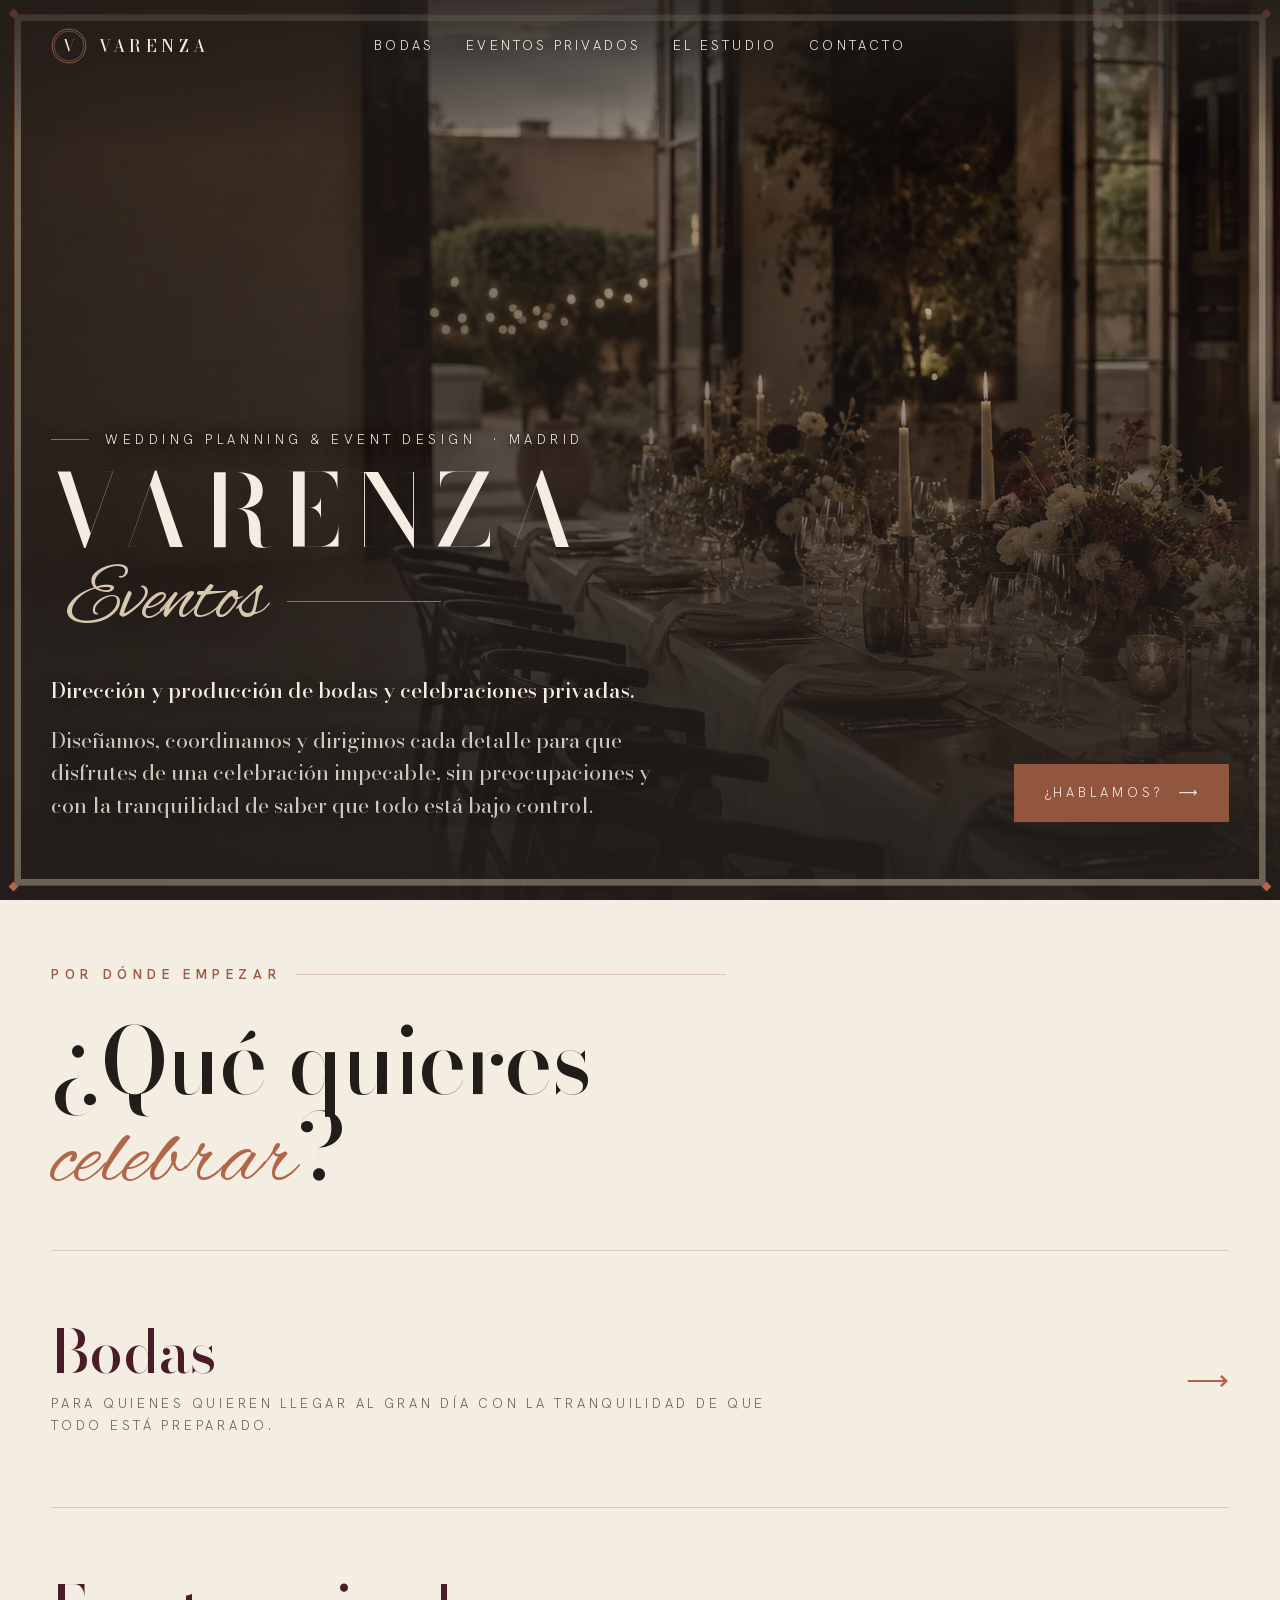
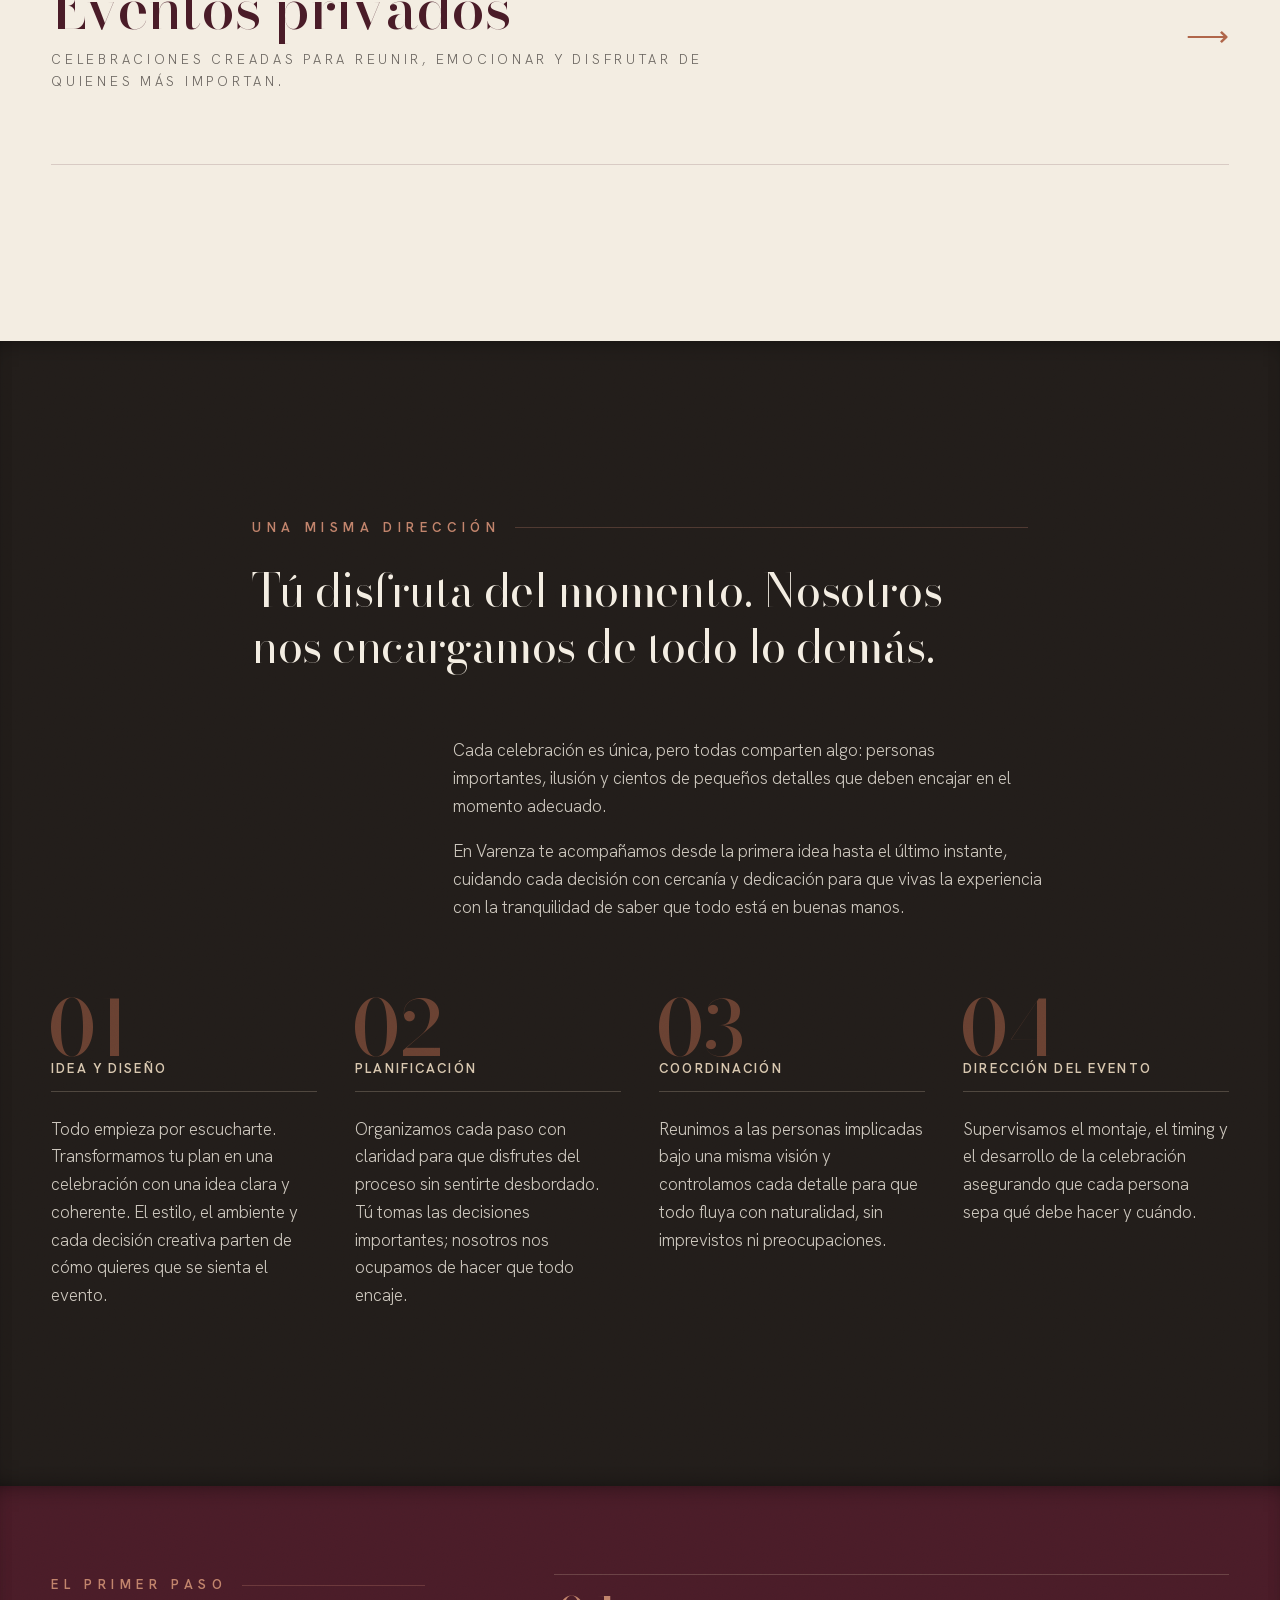
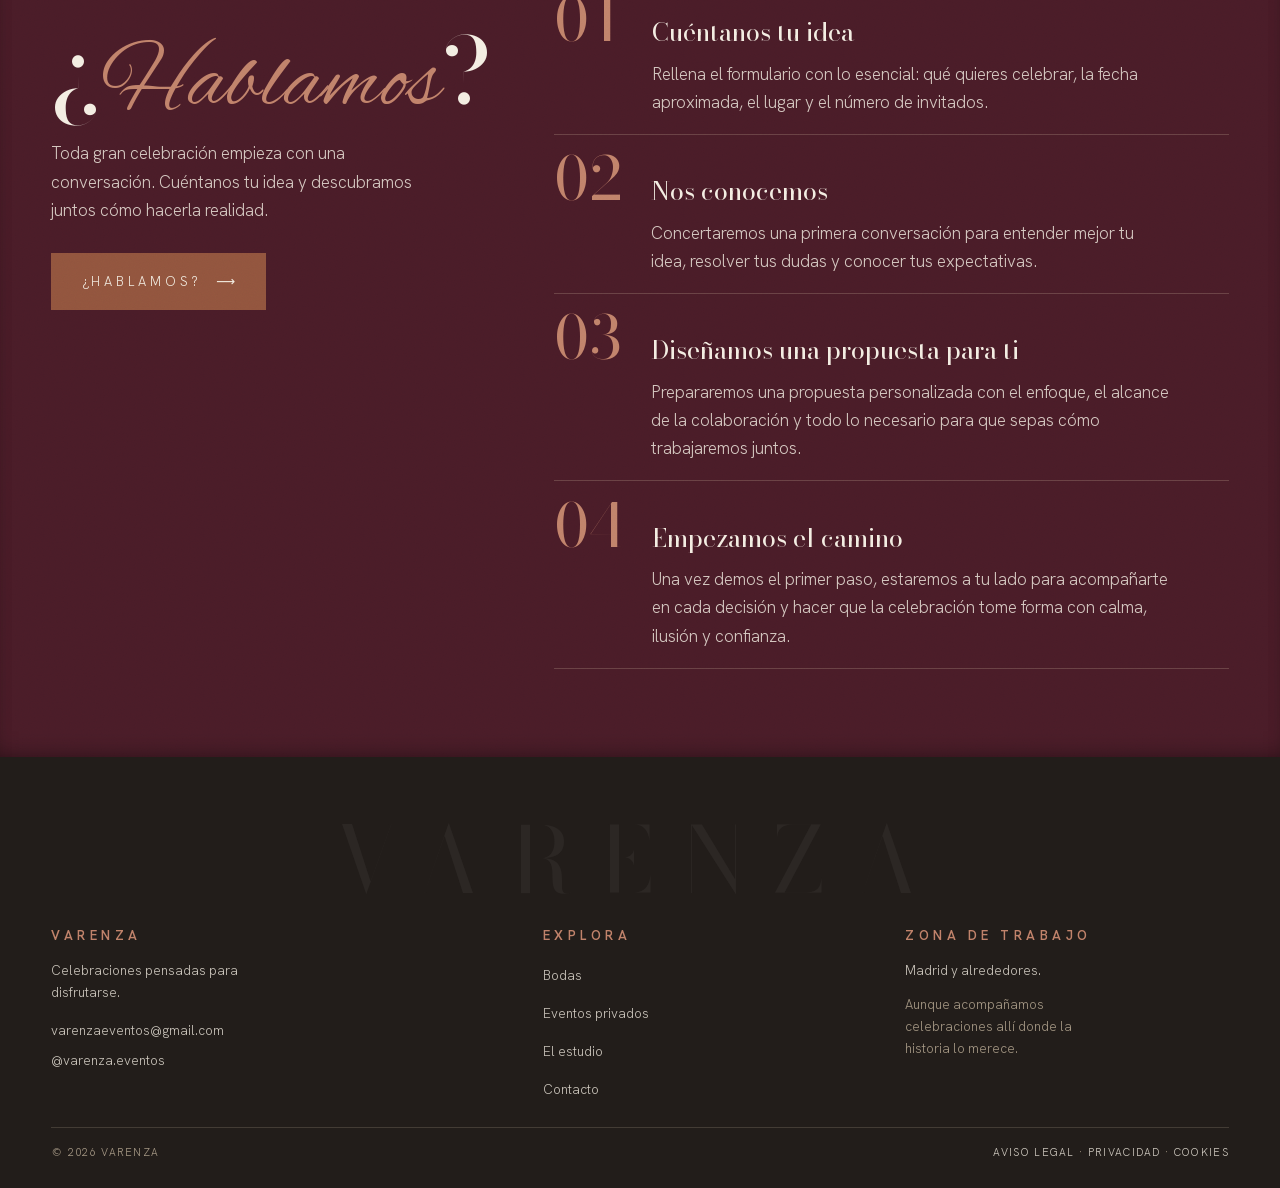
==== commit f9b3e784: "Actualización de la web" ====
--- a/index.html
+++ b/index.html
@@ -4,7 +4,7 @@
 <meta charset="UTF-8">
 <meta name="viewport" content="width=device-width, initial-scale=1">
 <title>Wedding planner en Madrid | Bodas y eventos privados | Varenza</title>
-<meta name="description" content="Dirección y producción de bodas, eventos privados y deportivos en Madrid. Varenza coordina decisiones, proveedores y tiempos para que puedas vivir tu celebración sin estar pendiente de organizarla.">
+<meta name="description" content="Dirección y producción de bodas y eventos privados en Madrid. Varenza coordina decisiones, proveedores y tiempos para que puedas vivir tu celebración sin estar pendiente de organizarla.">
 <link rel="canonical" href="https://varenzaeventos.es/">
 <meta name="theme-color" content="#4A1C28">
 <meta property="og:type" content="website">
@@ -12,14 +12,14 @@
 <meta property="og:site_name" content="Varenza">
 <meta property="og:url" content="https://varenzaeventos.es/">
 <meta property="og:title" content="Wedding planner en Madrid | Bodas y eventos privados | Varenza">
-<meta property="og:description" content="Dirección y producción de bodas, eventos privados y deportivos en Madrid. Varenza coordina decisiones, proveedores y tiempos para que puedas vivir tu celebración sin estar pendiente de organizarla.">
+<meta property="og:description" content="Dirección y producción de bodas y eventos privados en Madrid. Varenza coordina decisiones, proveedores y tiempos para que puedas vivir tu celebración sin estar pendiente de organizarla.">
 <meta property="og:image" content="https://varenzaeventos.es/og-image.jpg">
 <meta property="og:image:width" content="1200">
 <meta property="og:image:height" content="630">
 <meta property="og:image:alt" content="Varenza — dirección y producción de bodas y eventos privados en Madrid">
 <meta name="twitter:card" content="summary_large_image">
 <meta name="twitter:title" content="Wedding planner en Madrid | Bodas y eventos privados | Varenza">
-<meta name="twitter:description" content="Dirección y producción de bodas, eventos privados y deportivos en Madrid. Varenza coordina decisiones, proveedores y tiempos para que puedas vivir tu celebración sin estar pendiente de organizarla.">
+<meta name="twitter:description" content="Dirección y producción de bodas y eventos privados en Madrid. Varenza coordina decisiones, proveedores y tiempos para que puedas vivir tu celebración sin estar pendiente de organizarla.">
 <meta name="twitter:image" content="https://varenzaeventos.es/og-image.jpg">
 <link rel="icon" type="image/svg+xml" href="data:image/svg+xml,%3Csvg xmlns='http://www.w3.org/2000/svg' viewBox='0 0 64 64'%3E%3Ccircle cx='32' cy='32' r='30' fill='%234A1C28'/%3E%3Ctext x='32' y='44' font-family='Bodoni Moda,serif' font-size='34' fill='%23F3EDE2' text-anchor='middle'%3EV%3C/text%3E%3C/svg%3E">
 <link rel="apple-touch-icon" href="assets/apple-touch-icon.png">
@@ -34,14 +34,13 @@
 <script type="application/ld+json">
 {"@context":"https://schema.org","@type":"ProfessionalService","@id":"https://varenzaeventos.es/#varenza",
 "name":"Varenza","url":"https://varenzaeventos.es/","email":"varenzaeventos@gmail.com","image":"https://varenzaeventos.es/og-image.jpg",
-"description":"Estudio independiente de dirección y producción de bodas, eventos privados y deportivos en Madrid.",
+"description":"Estudio independiente de dirección y producción de bodas y eventos privados en Madrid.",
 "address":{"@type":"PostalAddress","addressLocality":"Madrid","addressRegion":"Madrid","addressCountry":"ES"},
 "areaServed":[{"@type":"City","name":"Madrid"},{"@type":"AdministrativeArea","name":"Comunidad de Madrid"}],
 "sameAs":["https://instagram.com/varenza.eventos"],
 "hasOfferCatalog":{"@type":"OfferCatalog","name":"Servicios","itemListElement":[
  {"@type":"Offer","itemOffered":{"@type":"Service","name":"Organización y coordinación de bodas","url":"https://varenzaeventos.es/bodas-madrid.html"}},
- {"@type":"Offer","itemOffered":{"@type":"Service","name":"Organización de eventos privados","url":"https://varenzaeventos.es/eventos-privados-madrid.html"}},
- {"@type":"Offer","itemOffered":{"@type":"Service","name":"Organización de eventos deportivos","url":"https://varenzaeventos.es/eventos-deportivos-madrid.html"}}]}}
+ {"@type":"Offer","itemOffered":{"@type":"Service","name":"Organización de eventos privados","url":"https://varenzaeventos.es/eventos-privados-madrid.html"}}]}}
 </script>
 </head>
 <body>
@@ -65,7 +64,6 @@
   <nav class="nav" id="nav-principal" aria-label="Principal">
     <a href="bodas-madrid.html">Bodas</a>
     <a href="eventos-privados-madrid.html">Eventos privados</a>
-    <a href="eventos-deportivos-madrid.html">Eventos deportivos</a>
     <a href="el-estudio.html">El estudio</a>
     <a href="contacto.html">Contacto</a>
   </nav>
@@ -103,7 +101,7 @@
 
       <div class="pie">
         <div>
-          <p class="lema"><b>Dirección y producción de bodas, celebraciones privadas y eventos deportivos.</b></p>
+          <p class="lema"><b>Dirección y producción de bodas y celebraciones privadas.</b></p>
           <p class="lema">Diseñamos, coordinamos y dirigimos cada detalle para que disfrutes de una celebración impecable, sin preocupaciones y con la tranquilidad de saber que todo está bajo control.</p>
         </div>
         <div class="acciones">
@@ -148,16 +146,6 @@
             <span class="flecha" aria-hidden="true">&#10230;</span>
           </div></div>
         </a>
-        <a class="fila" href="eventos-deportivos-madrid.html" data-ev="cta-deportes">
-          <!-- Sin lámina: no hay aún fotografía deportiva propia o autorizada.
-               La lámina solo se revela al pasar el cursor, así que la fila se ve
-               igual que las demás en reposo y en móvil. -->
-          <div class="env" style="padding:0"><div class="interior">
-            <div class="txt-fila"><span class="nombre">Eventos deportivos</span>
-            <span class="sub">Jornadas y encuentros con una organización clara para participantes y equipos.</span></div>
-            <span class="flecha" aria-hidden="true">&#10230;</span>
-          </div></div>
-        </a>
       </div>
     </div>
   </section>
@@ -230,7 +218,6 @@
         <ul>
           <li><a href="bodas-madrid.html">Bodas</a></li>
           <li><a href="eventos-privados-madrid.html">Eventos privados</a></li>
-          <li><a href="eventos-deportivos-madrid.html">Eventos deportivos</a></li>
           <li><a href="el-estudio.html">El estudio</a></li>
           <li><a href="contacto.html">Contacto</a></li>
         </ul>
